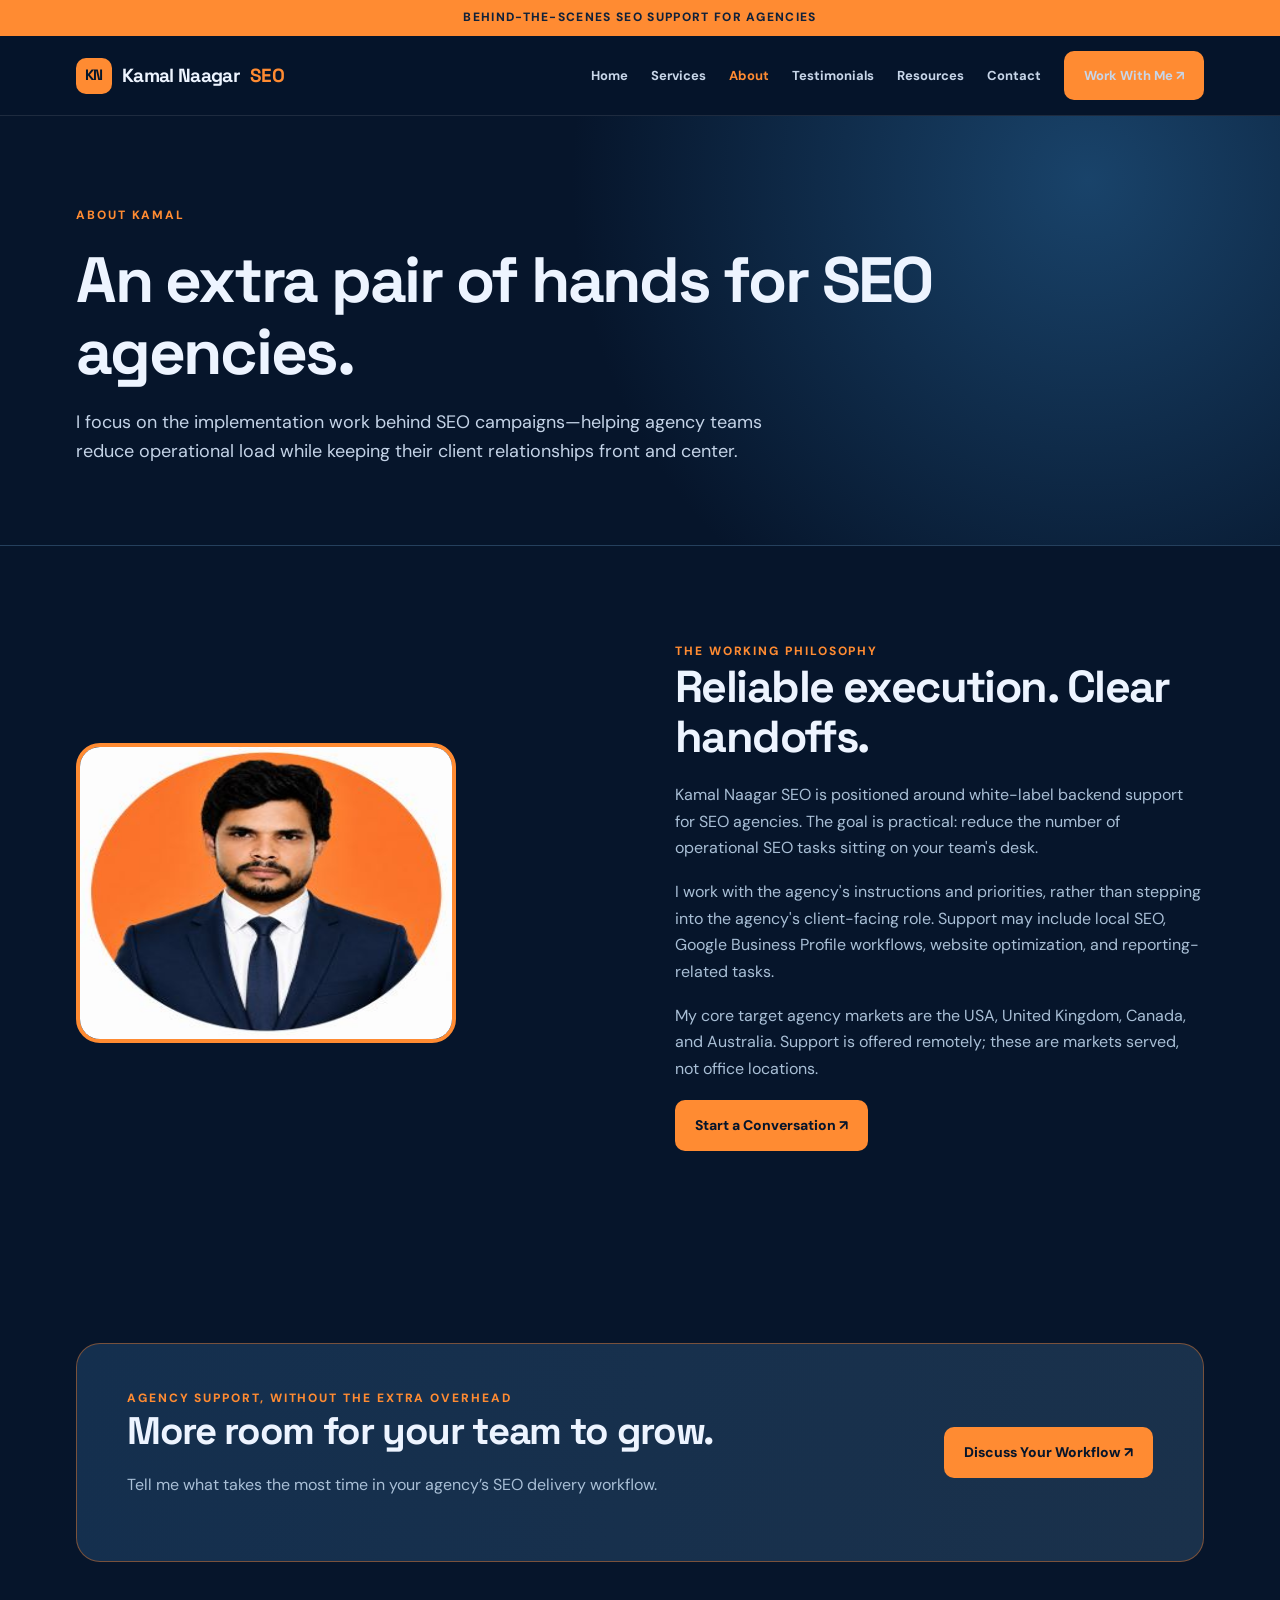
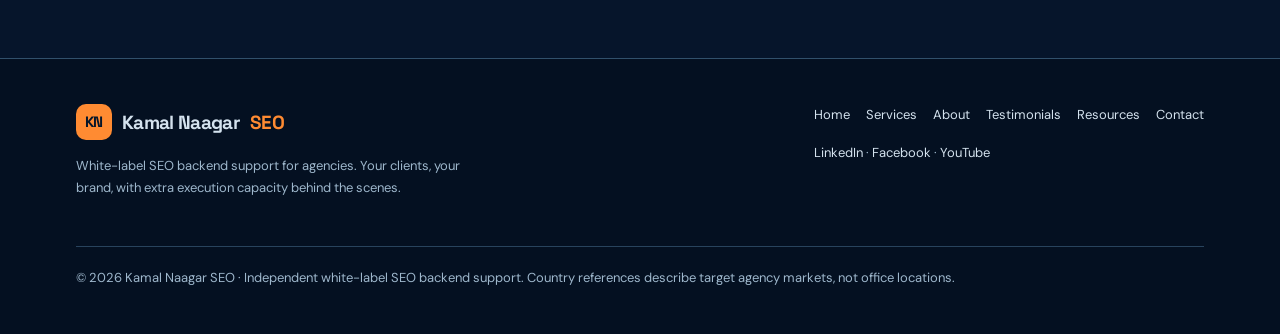
==== about.html @ 79994a41 "Add files via upload" ====
<!doctype html><html lang="en"><head><meta charset="utf-8"><meta name="viewport" content="width=device-width,initial-scale=1"><title>About Kamal Naagar SEO | Kamal Naagar SEO</title><meta name="description" content="Meet Kamal Naagar and learn about his approach to behind-the-scenes white-label SEO agency support."><meta name="theme-color" content="#06152b"><meta property="og:type" content="website"><meta property="og:title" content="About Kamal Naagar SEO | Kamal Naagar SEO"><meta property="og:description" content="Meet Kamal Naagar and learn about his approach to behind-the-scenes white-label SEO agency support."><meta property="og:image" content="https://kamalnaagarseo.github.io/kamal-naagar.jpg"><link rel="canonical" href="https://kamalnaagarseo.github.io/about.html"><link rel="icon" type="image/jpeg" href="kamal-naagar.jpg"><link rel="stylesheet" href="styles.css"><script defer src="site.js"></script></head><body><div class="topbar">Behind-the-scenes SEO support for agencies</div><header class="nav"><div class="nav-inner"><a class="brand" href="index.html"><span class="mark">KN</span>Kamal Naagar <em>SEO</em></a><button class="hamb" aria-label="Toggle navigation" aria-expanded="false" aria-controls="menu">☰ Menu</button><nav class="links" id="menu" aria-label="Main navigation"><a href="index.html">Home</a><a href="services.html">Services</a><a href="about.html" aria-current="page">About</a><a href="testimonials.html">Testimonials</a><a href="resources.html">Resources</a><a href="contact.html">Contact</a><a class="button" href="mailto:office.kamalnaagar@gmail.com?subject=White-Label%20SEO%20Support%20Inquiry">Work With Me ↗</a></nav></div></header><main><section class="pagehero"><div class="container"><div class="eyebrow">About Kamal</div><h1>An extra pair of hands for SEO agencies.</h1><p class="lead">I focus on the implementation work behind SEO campaigns—helping agency teams reduce operational load while keeping their client relationships front and center.</p></div></section><section class="section"><div class="container split"><div><img src="kamal-naagar.jpg" alt="Portrait of Kamal Naagar" width="300" height="300" style="width:min(100%,380px);border-radius:24px;border:4px solid #ff8b32"></div><div><div class="eyebrow">The working philosophy</div><h2>Reliable execution. Clear handoffs.</h2><p class="sub">Kamal Naagar SEO is positioned around white-label backend support for SEO agencies. The goal is practical: reduce the number of operational SEO tasks sitting on your team's desk.</p><p class="sub">I work with the agency's instructions and priorities, rather than stepping into the agency's client-facing role. Support may include local SEO, Google Business Profile workflows, website optimization, and reporting-related tasks.</p><p class="sub">My core target agency markets are the USA, United Kingdom, Canada, and Australia. Support is offered remotely; these are markets served, not office locations.</p><a class="button" href="contact.html">Start a Conversation ↗</a></div></div></section><section class="section"><div class="container"><div class="banner"><div><div class="eyebrow">Agency support, without the extra overhead</div><h2>More room for your team to grow.</h2><p class="sub">Tell me what takes the most time in your agency’s SEO delivery workflow.</p></div><a class="button" href="mailto:office.kamalnaagar@gmail.com?subject=Agency%20SEO%20Backend%20Support">Discuss Your Workflow ↗</a></div></div></section></main><footer class="footer"><div class="container"><div class="footer-line"><div><a class="brand" href="index.html"><span class="mark">KN</span>Kamal Naagar <em>SEO</em></a><p style="margin-top:15px;max-width:400px">White-label SEO backend support for agencies. Your clients, your brand, with extra execution capacity behind the scenes.</p></div><div><div class="foot-links"><a href="index.html">Home</a><a href="services.html">Services</a><a href="about.html">About</a><a href="testimonials.html">Testimonials</a><a href="resources.html">Resources</a><a href="contact.html">Contact</a></div><p style="margin-top:16px"><a href="https://in.linkedin.com/in/kamal-naagar-seo" rel="noopener noreferrer">LinkedIn</a> · <a href="https://www.facebook.com/kamal.naagar.5" rel="noopener noreferrer">Facebook</a> · <a href="https://www.youtube.com/@kamalnaagarseo" rel="noopener noreferrer">YouTube</a></p></div></div><p style="margin:30px 0 0;border-top:1px solid #28435d;padding-top:20px">© 2026 Kamal Naagar SEO · Independent white-label SEO backend support. Country references describe target agency markets, not office locations.</p></div></footer></body></html>
---- styles.css ----
@import url('https://fonts.googleapis.com/css2?family=DM+Sans:wght@400;500;600;700&family=Space+Grotesk:wght@400;500;600;700&display=swap');
:root{--bg:#06152b;--bg2:#0b2040;--ink:#edf4ff;--muted:#abc0d8;--orange:#ff8b32;--line:#244160;--white:#fff}*{box-sizing:border-box}html{scroll-behavior:smooth}body{margin:0;background:var(--bg);color:var(--ink);font:16px/1.65 'DM Sans',Arial,sans-serif}h1,h2,h3,.brand{font-family:'Space Grotesk',Arial,sans-serif;line-height:1.12;letter-spacing:-.035em}h1{font-size:clamp(2.5rem,5.3vw,5.6rem);margin:.3em 0}h2{font-size:clamp(2rem,3.5vw,3.4rem);margin:0 0 20px}h3{font-size:1.3rem;margin:0 0 12px}p{margin:0 0 18px}a{color:inherit}a:focus-visible,button:focus-visible{outline:3px solid #ffd6a8;outline-offset:4px}.container{max-width:1180px;margin:auto;padding:0 26px}.topbar{background:#ff8b32;color:#10213a;text-align:center;padding:8px 20px;font-size:12px;font-weight:800;letter-spacing:.11em;text-transform:uppercase}.nav{position:sticky;top:0;z-index:20;background:#06152bec;backdrop-filter:blur(18px);border-bottom:1px solid #ffffff19}.nav-inner{max-width:1180px;padding:15px 26px;margin:auto;display:flex;align-items:center;justify-content:space-between;gap:20px}.brand{text-decoration:none;font-size:19px;font-weight:700;white-space:nowrap;display:flex;align-items:center;gap:10px}.brand em{color:var(--orange);font-style:normal}.mark{display:inline-grid;place-items:center;width:36px;height:36px;background:var(--orange);color:#05162b;border-radius:10px;font-size:15px;letter-spacing:-.06em}.links{display:flex;align-items:center;gap:23px}.links a{text-decoration:none;font-size:13px;font-weight:700;color:#c8d6e9}.links a:hover,.links a[aria-current=page]{color:var(--orange)}.button,.button2{display:inline-flex;align-items:center;justify-content:center;gap:9px;padding:14px 20px;border-radius:10px;font-weight:800;font-size:14px;text-decoration:none;transition:transform .2s,background .2s}.button{background:var(--orange);color:#06152b}.button:hover,.button2:hover{transform:translateY(-2px)}.button2{border:1px solid #54708a;color:var(--ink)}.hamb{display:none;cursor:pointer;border:1px solid #37516b;background:transparent;color:white;padding:8px 12px;border-radius:8px}.hero{position:relative;overflow:hidden;isolation:isolate;background:radial-gradient(circle at 88% 16%,#124172 0,transparent 35%),linear-gradient(140deg,#06152b 25%,#092143 100%);border-bottom:1px solid #ffffff18}.hero:before{content:'';position:absolute;inset:0;opacity:.2;background-image:linear-gradient(#3b6d8b55 1px,transparent 1px),linear-gradient(90deg,#3b6d8b55 1px,transparent 1px);background-size:45px 45px;mask-image:linear-gradient(90deg,transparent,#000)}.hero-inner{position:relative;display:grid;grid-template-columns:1.2fr .8fr;gap:65px;align-items:center;min-height:620px;padding-top:75px;padding-bottom:85px}.eyebrow{font-size:12px;font-weight:800;letter-spacing:.16em;color:var(--orange);text-transform:uppercase}.lead{color:#c4d3e7;font-size:18px;max-width:670px}.accent{color:var(--orange)}.actions{display:flex;gap:13px;flex-wrap:wrap;margin:29px 0}.tiny{color:#8fa9c2;font-size:12px}.portrait-wrap{position:relative;max-width:410px;margin:auto}.portrait-wrap:before{content:'';position:absolute;inset:-18px;border:2px solid #ff8b3275;border-radius:50%;z-index:-1}.portrait{width:100%;border-radius:50%;border:8px solid #ff8b32;box-shadow:0 0 80px #ff8b321e;display:block}.float-pill{position:absolute;bottom:0;right:-30px;border:1px solid #51728c;background:#0b2644;padding:16px 23px;border-radius:14px;box-shadow:0 16px 30px #0005;font-size:13px;font-weight:800}.float-pill span{display:block;color:var(--orange);font-size:19px}.section{padding:96px 0}.section.alt{background:#091c35}.section-head{max-width:730px;margin-bottom:40px}.sub{color:#a9bfd6;max-width:700px}.grid{display:grid;grid-template-columns:repeat(3,minmax(0,1fr));gap:20px}.card{background:#0e2847;border:1px solid #254567;padding:28px;border-radius:18px;transition:transform .2s,border-color .2s}.card:hover{transform:translateY(-3px);border-color:#ff8b3270}.card p{color:#b7cadc;font-size:14px}.symbol{width:46px;height:46px;border:1px solid #f8944770;background:#ff8b321a;color:var(--orange);display:grid;place-items:center;border-radius:12px;font-size:22px;margin-bottom:23px}.kicker{font-size:12px;color:var(--orange);letter-spacing:.14em;font-weight:800;text-transform:uppercase}.split{display:grid;grid-template-columns:1fr 1fr;gap:70px;align-items:center}.statement{font:600 clamp(24px,3vw,40px)/1.3 'Space Grotesk',sans-serif;letter-spacing:-.03em}.steps{display:grid;gap:15px}.step{display:flex;gap:18px;align-items:flex-start;padding:20px;background:#102948;border:1px solid #284666;border-radius:13px}.step b{color:var(--orange);font:700 21px 'Space Grotesk',sans-serif}.step p{margin:0;color:#b7c8dc}.countries{display:flex;gap:12px;flex-wrap:wrap}.country{border:1px solid #4a627a;border-radius:50px;padding:8px 17px;font-size:13px;color:#d0deeb}.video-grid{display:grid;grid-template-columns:repeat(2,1fr);gap:20px}.video{background:#0e2847;border:1px solid #254567;border-radius:16px;overflow:hidden}.video iframe{width:100%;aspect-ratio:16/9;border:0;display:block}.video .video-caption{padding:14px 18px;font-size:13px;color:#c1d3e5}.video.short iframe{aspect-ratio:16/10}.banner{border:1px solid #cf6f2e88;border-radius:24px;background:linear-gradient(105deg,#142f4e,#1a314b);padding:45px 50px;display:flex;gap:25px;justify-content:space-between;align-items:center}.banner h2{font-size:clamp(1.7rem,3vw,3rem)}.article{max-width:800px;margin:auto}.article p,.article li{color:#b9cbdc}.article h2{font-size:29px;margin-top:36px}.article ul{padding-left:22px}.article a{color:#ffab69}.resource-list{display:grid;grid-template-columns:1fr 1fr;gap:20px}.resource{border:1px solid #35516a;background:#0d2745;padding:26px;border-radius:15px;text-decoration:none}.resource span{color:var(--orange);font-size:12px;font-weight:800}.resource p{color:#acbfd2;font-size:14px}.socials{display:flex;gap:12px;flex-wrap:wrap}.socials a{padding:8px 14px;border:1px solid #47627b;border-radius:8px;text-decoration:none;font-size:13px}.footer{border-top:1px solid #31506b;background:#041021;padding:45px 0;color:#9eb7cc;font-size:13px}.footer-line{display:flex;justify-content:space-between;gap:20px;flex-wrap:wrap}.footer a{color:#d4e2ee;text-decoration:none}.foot-links{display:flex;gap:16px;flex-wrap:wrap}.pagehero{padding:90px 0 60px;background:radial-gradient(circle at 85% 15%,#19436a,transparent 45%);border-bottom:1px solid #25405d}.pagehero h1{font-size:clamp(2.4rem,5vw,4.4rem);max-width:860px}.pagehero p{max-width:740px}.note{padding:19px 22px;border-left:3px solid var(--orange);background:#14304e;border-radius:0 10px 10px 0;color:#c5d6e7}.email{font-size:clamp(19px,3vw,29px);font-weight:700;overflow-wrap:anywhere;color:var(--orange)}@media(max-width:900px){.links{display:none;position:absolute;top:65px;left:0;right:0;flex-direction:column;align-items:stretch;background:#081c33;padding:20px 25px;border-bottom:1px solid #34516a}.links.show{display:flex}.hamb{display:block}.hero-inner{grid-template-columns:1fr;gap:25px;padding-top:55px;padding-bottom:65px}.portrait-wrap{max-width:270px}.float-pill{right:-15px}.grid{grid-template-columns:repeat(2,1fr)}.split{grid-template-columns:1fr;gap:30px}.banner{padding:30px;flex-direction:column;align-items:flex-start}}@media(max-width:620px){.container{padding:0 20px}.section{padding:64px 0}.grid,.video-grid,.resource-list{grid-template-columns:1fr}.hero-inner{min-height:auto}.hero h1{font-size:clamp(2.3rem,12vw,3.7rem)}.lead{font-size:16px}.float-pill{font-size:11px}.banner{padding:23px}.nav-inner{padding:12px 20px}}@media(prefers-reduced-motion:reduce){html{scroll-behavior:auto}*{transition:none!important}}
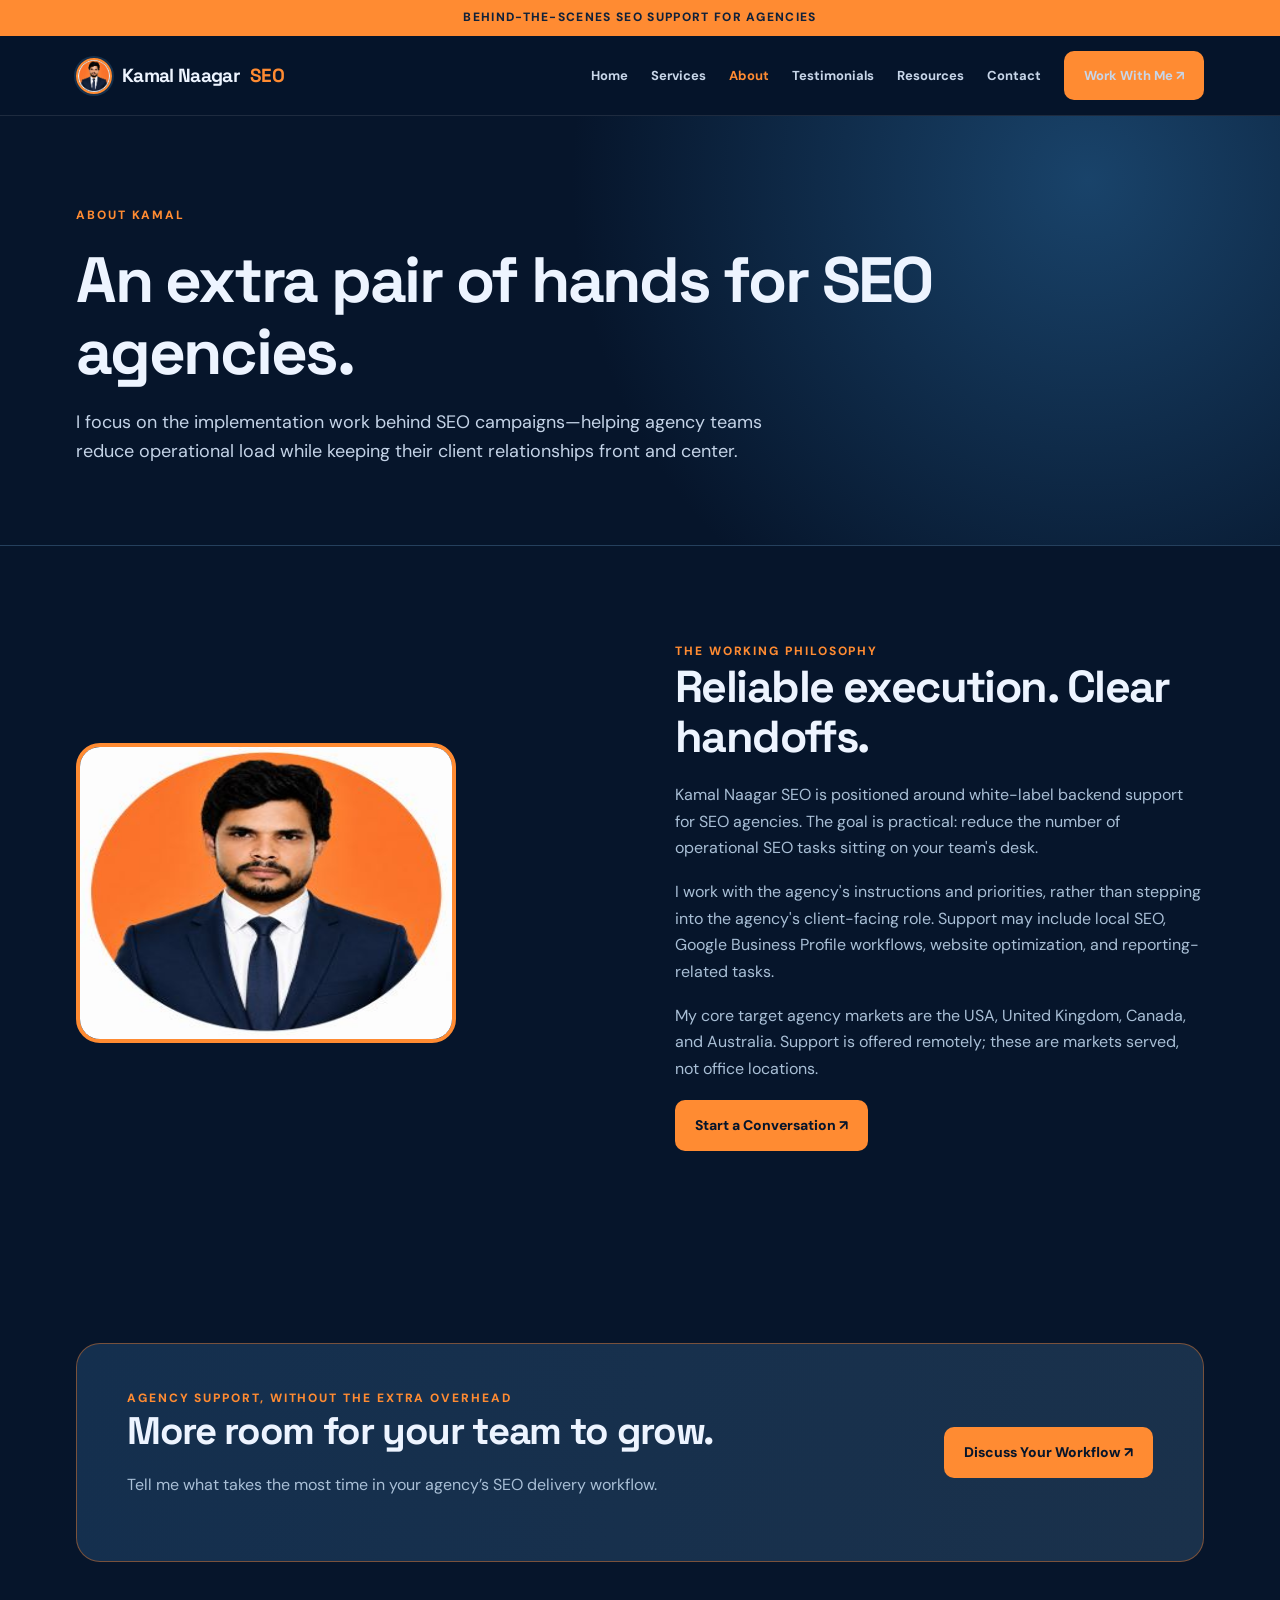
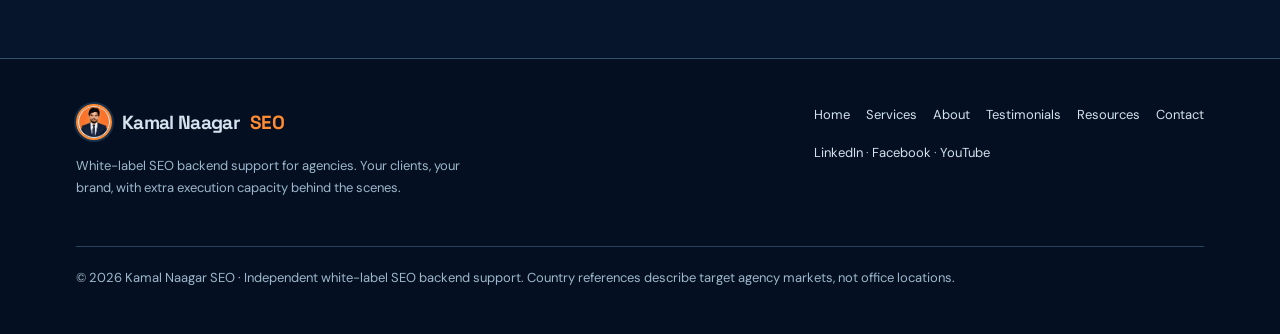
==== commit 58771460: "Add files via upload" ====
--- a/about.html
+++ b/about.html
@@ -1 +1 @@
-<!doctype html><html lang="en"><head><meta charset="utf-8"><meta name="viewport" content="width=device-width,initial-scale=1"><title>About Kamal Naagar SEO | Kamal Naagar SEO</title><meta name="description" content="Meet Kamal Naagar and learn about his approach to behind-the-scenes white-label SEO agency support."><meta name="theme-color" content="#06152b"><meta property="og:type" content="website"><meta property="og:title" content="About Kamal Naagar SEO | Kamal Naagar SEO"><meta property="og:description" content="Meet Kamal Naagar and learn about his approach to behind-the-scenes white-label SEO agency support."><meta property="og:image" content="https://kamalnaagarseo.github.io/kamal-naagar.jpg"><link rel="canonical" href="https://kamalnaagarseo.github.io/about.html"><link rel="icon" type="image/jpeg" href="kamal-naagar.jpg"><link rel="stylesheet" href="styles.css"><script defer src="site.js"></script></head><body><div class="topbar">Behind-the-scenes SEO support for agencies</div><header class="nav"><div class="nav-inner"><a class="brand" href="index.html"><span class="mark">KN</span>Kamal Naagar <em>SEO</em></a><button class="hamb" aria-label="Toggle navigation" aria-expanded="false" aria-controls="menu">☰ Menu</button><nav class="links" id="menu" aria-label="Main navigation"><a href="index.html">Home</a><a href="services.html">Services</a><a href="about.html" aria-current="page">About</a><a href="testimonials.html">Testimonials</a><a href="resources.html">Resources</a><a href="contact.html">Contact</a><a class="button" href="mailto:office.kamalnaagar@gmail.com?subject=White-Label%20SEO%20Support%20Inquiry">Work With Me ↗</a></nav></div></header><main><section class="pagehero"><div class="container"><div class="eyebrow">About Kamal</div><h1>An extra pair of hands for SEO agencies.</h1><p class="lead">I focus on the implementation work behind SEO campaigns—helping agency teams reduce operational load while keeping their client relationships front and center.</p></div></section><section class="section"><div class="container split"><div><img src="kamal-naagar.jpg" alt="Portrait of Kamal Naagar" width="300" height="300" style="width:min(100%,380px);border-radius:24px;border:4px solid #ff8b32"></div><div><div class="eyebrow">The working philosophy</div><h2>Reliable execution. Clear handoffs.</h2><p class="sub">Kamal Naagar SEO is positioned around white-label backend support for SEO agencies. The goal is practical: reduce the number of operational SEO tasks sitting on your team's desk.</p><p class="sub">I work with the agency's instructions and priorities, rather than stepping into the agency's client-facing role. Support may include local SEO, Google Business Profile workflows, website optimization, and reporting-related tasks.</p><p class="sub">My core target agency markets are the USA, United Kingdom, Canada, and Australia. Support is offered remotely; these are markets served, not office locations.</p><a class="button" href="contact.html">Start a Conversation ↗</a></div></div></section><section class="section"><div class="container"><div class="banner"><div><div class="eyebrow">Agency support, without the extra overhead</div><h2>More room for your team to grow.</h2><p class="sub">Tell me what takes the most time in your agency’s SEO delivery workflow.</p></div><a class="button" href="mailto:office.kamalnaagar@gmail.com?subject=Agency%20SEO%20Backend%20Support">Discuss Your Workflow ↗</a></div></div></section></main><footer class="footer"><div class="container"><div class="footer-line"><div><a class="brand" href="index.html"><span class="mark">KN</span>Kamal Naagar <em>SEO</em></a><p style="margin-top:15px;max-width:400px">White-label SEO backend support for agencies. Your clients, your brand, with extra execution capacity behind the scenes.</p></div><div><div class="foot-links"><a href="index.html">Home</a><a href="services.html">Services</a><a href="about.html">About</a><a href="testimonials.html">Testimonials</a><a href="resources.html">Resources</a><a href="contact.html">Contact</a></div><p style="margin-top:16px"><a href="https://in.linkedin.com/in/kamal-naagar-seo" rel="noopener noreferrer">LinkedIn</a> · <a href="https://www.facebook.com/kamal.naagar.5" rel="noopener noreferrer">Facebook</a> · <a href="https://www.youtube.com/@kamalnaagarseo" rel="noopener noreferrer">YouTube</a></p></div></div><p style="margin:30px 0 0;border-top:1px solid #28435d;padding-top:20px">© 2026 Kamal Naagar SEO · Independent white-label SEO backend support. Country references describe target agency markets, not office locations.</p></div></footer></body></html>+<!doctype html><html lang="en"><head><meta charset="utf-8"><meta name="viewport" content="width=device-width,initial-scale=1"><title>About Kamal Naagar SEO | Kamal Naagar SEO</title><meta name="description" content="Meet Kamal Naagar and learn about his approach to behind-the-scenes white-label SEO agency support."><meta name="theme-color" content="#06152b"><meta property="og:type" content="website"><meta property="og:title" content="About Kamal Naagar SEO | Kamal Naagar SEO"><meta property="og:description" content="Meet Kamal Naagar and learn about his approach to behind-the-scenes white-label SEO agency support."><meta property="og:image" content="https://kamalnaagarseo.github.io/kamal-naagar.jpg"><link rel="canonical" href="https://kamalnaagarseo.github.io/about.html"><link rel="icon" type="image/jpeg" href="kamal-naagar.jpg"><link rel="stylesheet" href="styles.css"><script defer src="site.js"></script></head><body><div class="topbar">Behind-the-scenes SEO support for agencies</div><header class="nav"><div class="nav-inner"><a class="brand" href="index.html"><img class="brand-logo" src="kamal-naagar.jpg" alt="Kamal Naagar SEO logo" width="36" height="36">Kamal Naagar <em>SEO</em></a><button class="hamb" aria-label="Toggle navigation" aria-expanded="false" aria-controls="menu">☰ Menu</button><nav class="links" id="menu" aria-label="Main navigation"><a href="index.html">Home</a><a href="services.html">Services</a><a href="about.html" aria-current="page">About</a><a href="testimonials.html">Testimonials</a><a href="resources.html">Resources</a><a href="contact.html">Contact</a><a class="button" href="mailto:office.kamalnaagar@gmail.com?subject=White-Label%20SEO%20Support%20Inquiry">Work With Me ↗</a></nav></div></header><main><section class="pagehero"><div class="container"><div class="eyebrow">About Kamal</div><h1>An extra pair of hands for SEO agencies.</h1><p class="lead">I focus on the implementation work behind SEO campaigns—helping agency teams reduce operational load while keeping their client relationships front and center.</p></div></section><section class="section"><div class="container split"><div><img src="kamal-naagar.jpg" alt="Portrait of Kamal Naagar" width="300" height="300" style="width:min(100%,380px);border-radius:24px;border:4px solid #ff8b32"></div><div><div class="eyebrow">The working philosophy</div><h2>Reliable execution. Clear handoffs.</h2><p class="sub">Kamal Naagar SEO is positioned around white-label backend support for SEO agencies. The goal is practical: reduce the number of operational SEO tasks sitting on your team's desk.</p><p class="sub">I work with the agency's instructions and priorities, rather than stepping into the agency's client-facing role. Support may include local SEO, Google Business Profile workflows, website optimization, and reporting-related tasks.</p><p class="sub">My core target agency markets are the USA, United Kingdom, Canada, and Australia. Support is offered remotely; these are markets served, not office locations.</p><a class="button" href="contact.html">Start a Conversation ↗</a></div></div></section><section class="section"><div class="container"><div class="banner"><div><div class="eyebrow">Agency support, without the extra overhead</div><h2>More room for your team to grow.</h2><p class="sub">Tell me what takes the most time in your agency’s SEO delivery workflow.</p></div><a class="button" href="mailto:office.kamalnaagar@gmail.com?subject=Agency%20SEO%20Backend%20Support">Discuss Your Workflow ↗</a></div></div></section></main><footer class="footer"><div class="container"><div class="footer-line"><div><a class="brand" href="index.html"><img class="brand-logo" src="kamal-naagar.jpg" alt="Kamal Naagar SEO logo" width="36" height="36">Kamal Naagar <em>SEO</em></a><p style="margin-top:15px;max-width:400px">White-label SEO backend support for agencies. Your clients, your brand, with extra execution capacity behind the scenes.</p></div><div><div class="foot-links"><a href="index.html">Home</a><a href="services.html">Services</a><a href="about.html">About</a><a href="testimonials.html">Testimonials</a><a href="resources.html">Resources</a><a href="contact.html">Contact</a></div><p style="margin-top:16px"><a href="https://in.linkedin.com/in/kamal-naagar-seo" rel="noopener noreferrer">LinkedIn</a> · <a href="https://www.facebook.com/kamal.naagar.5" rel="noopener noreferrer">Facebook</a> · <a href="https://www.youtube.com/@kamalnaagarseo" rel="noopener noreferrer">YouTube</a></p></div></div><p style="margin:30px 0 0;border-top:1px solid #28435d;padding-top:20px">© 2026 Kamal Naagar SEO · Independent white-label SEO backend support. Country references describe target agency markets, not office locations.</p></div></footer></body></html>
--- a/styles.css
+++ b/styles.css
@@ -1,2 +1,28 @@
 @import url('https://fonts.googleapis.com/css2?family=DM+Sans:wght@400;500;600;700&family=Space+Grotesk:wght@400;500;600;700&display=swap');
-:root{--bg:#06152b;--bg2:#0b2040;--ink:#edf4ff;--muted:#abc0d8;--orange:#ff8b32;--line:#244160;--white:#fff}*{box-sizing:border-box}html{scroll-behavior:smooth}body{margin:0;background:var(--bg);color:var(--ink);font:16px/1.65 'DM Sans',Arial,sans-serif}h1,h2,h3,.brand{font-family:'Space Grotesk',Arial,sans-serif;line-height:1.12;letter-spacing:-.035em}h1{font-size:clamp(2.5rem,5.3vw,5.6rem);margin:.3em 0}h2{font-size:clamp(2rem,3.5vw,3.4rem);margin:0 0 20px}h3{font-size:1.3rem;margin:0 0 12px}p{margin:0 0 18px}a{color:inherit}a:focus-visible,button:focus-visible{outline:3px solid #ffd6a8;outline-offset:4px}.container{max-width:1180px;margin:auto;padding:0 26px}.topbar{background:#ff8b32;color:#10213a;text-align:center;padding:8px 20px;font-size:12px;font-weight:800;letter-spacing:.11em;text-transform:uppercase}.nav{position:sticky;top:0;z-index:20;background:#06152bec;backdrop-filter:blur(18px);border-bottom:1px solid #ffffff19}.nav-inner{max-width:1180px;padding:15px 26px;margin:auto;display:flex;align-items:center;justify-content:space-between;gap:20px}.brand{text-decoration:none;font-size:19px;font-weight:700;white-space:nowrap;display:flex;align-items:center;gap:10px}.brand em{color:var(--orange);font-style:normal}.mark{display:inline-grid;place-items:center;width:36px;height:36px;background:var(--orange);color:#05162b;border-radius:10px;font-size:15px;letter-spacing:-.06em}.links{display:flex;align-items:center;gap:23px}.links a{text-decoration:none;font-size:13px;font-weight:700;color:#c8d6e9}.links a:hover,.links a[aria-current=page]{color:var(--orange)}.button,.button2{display:inline-flex;align-items:center;justify-content:center;gap:9px;padding:14px 20px;border-radius:10px;font-weight:800;font-size:14px;text-decoration:none;transition:transform .2s,background .2s}.button{background:var(--orange);color:#06152b}.button:hover,.button2:hover{transform:translateY(-2px)}.button2{border:1px solid #54708a;color:var(--ink)}.hamb{display:none;cursor:pointer;border:1px solid #37516b;background:transparent;color:white;padding:8px 12px;border-radius:8px}.hero{position:relative;overflow:hidden;isolation:isolate;background:radial-gradient(circle at 88% 16%,#124172 0,transparent 35%),linear-gradient(140deg,#06152b 25%,#092143 100%);border-bottom:1px solid #ffffff18}.hero:before{content:'';position:absolute;inset:0;opacity:.2;background-image:linear-gradient(#3b6d8b55 1px,transparent 1px),linear-gradient(90deg,#3b6d8b55 1px,transparent 1px);background-size:45px 45px;mask-image:linear-gradient(90deg,transparent,#000)}.hero-inner{position:relative;display:grid;grid-template-columns:1.2fr .8fr;gap:65px;align-items:center;min-height:620px;padding-top:75px;padding-bottom:85px}.eyebrow{font-size:12px;font-weight:800;letter-spacing:.16em;color:var(--orange);text-transform:uppercase}.lead{color:#c4d3e7;font-size:18px;max-width:670px}.accent{color:var(--orange)}.actions{display:flex;gap:13px;flex-wrap:wrap;margin:29px 0}.tiny{color:#8fa9c2;font-size:12px}.portrait-wrap{position:relative;max-width:410px;margin:auto}.portrait-wrap:before{content:'';position:absolute;inset:-18px;border:2px solid #ff8b3275;border-radius:50%;z-index:-1}.portrait{width:100%;border-radius:50%;border:8px solid #ff8b32;box-shadow:0 0 80px #ff8b321e;display:block}.float-pill{position:absolute;bottom:0;right:-30px;border:1px solid #51728c;background:#0b2644;padding:16px 23px;border-radius:14px;box-shadow:0 16px 30px #0005;font-size:13px;font-weight:800}.float-pill span{display:block;color:var(--orange);font-size:19px}.section{padding:96px 0}.section.alt{background:#091c35}.section-head{max-width:730px;margin-bottom:40px}.sub{color:#a9bfd6;max-width:700px}.grid{display:grid;grid-template-columns:repeat(3,minmax(0,1fr));gap:20px}.card{background:#0e2847;border:1px solid #254567;padding:28px;border-radius:18px;transition:transform .2s,border-color .2s}.card:hover{transform:translateY(-3px);border-color:#ff8b3270}.card p{color:#b7cadc;font-size:14px}.symbol{width:46px;height:46px;border:1px solid #f8944770;background:#ff8b321a;color:var(--orange);display:grid;place-items:center;border-radius:12px;font-size:22px;margin-bottom:23px}.kicker{font-size:12px;color:var(--orange);letter-spacing:.14em;font-weight:800;text-transform:uppercase}.split{display:grid;grid-template-columns:1fr 1fr;gap:70px;align-items:center}.statement{font:600 clamp(24px,3vw,40px)/1.3 'Space Grotesk',sans-serif;letter-spacing:-.03em}.steps{display:grid;gap:15px}.step{display:flex;gap:18px;align-items:flex-start;padding:20px;background:#102948;border:1px solid #284666;border-radius:13px}.step b{color:var(--orange);font:700 21px 'Space Grotesk',sans-serif}.step p{margin:0;color:#b7c8dc}.countries{display:flex;gap:12px;flex-wrap:wrap}.country{border:1px solid #4a627a;border-radius:50px;padding:8px 17px;font-size:13px;color:#d0deeb}.video-grid{display:grid;grid-template-columns:repeat(2,1fr);gap:20px}.video{background:#0e2847;border:1px solid #254567;border-radius:16px;overflow:hidden}.video iframe{width:100%;aspect-ratio:16/9;border:0;display:block}.video .video-caption{padding:14px 18px;font-size:13px;color:#c1d3e5}.video.short iframe{aspect-ratio:16/10}.banner{border:1px solid #cf6f2e88;border-radius:24px;background:linear-gradient(105deg,#142f4e,#1a314b);padding:45px 50px;display:flex;gap:25px;justify-content:space-between;align-items:center}.banner h2{font-size:clamp(1.7rem,3vw,3rem)}.article{max-width:800px;margin:auto}.article p,.article li{color:#b9cbdc}.article h2{font-size:29px;margin-top:36px}.article ul{padding-left:22px}.article a{color:#ffab69}.resource-list{display:grid;grid-template-columns:1fr 1fr;gap:20px}.resource{border:1px solid #35516a;background:#0d2745;padding:26px;border-radius:15px;text-decoration:none}.resource span{color:var(--orange);font-size:12px;font-weight:800}.resource p{color:#acbfd2;font-size:14px}.socials{display:flex;gap:12px;flex-wrap:wrap}.socials a{padding:8px 14px;border:1px solid #47627b;border-radius:8px;text-decoration:none;font-size:13px}.footer{border-top:1px solid #31506b;background:#041021;padding:45px 0;color:#9eb7cc;font-size:13px}.footer-line{display:flex;justify-content:space-between;gap:20px;flex-wrap:wrap}.footer a{color:#d4e2ee;text-decoration:none}.foot-links{display:flex;gap:16px;flex-wrap:wrap}.pagehero{padding:90px 0 60px;background:radial-gradient(circle at 85% 15%,#19436a,transparent 45%);border-bottom:1px solid #25405d}.pagehero h1{font-size:clamp(2.4rem,5vw,4.4rem);max-width:860px}.pagehero p{max-width:740px}.note{padding:19px 22px;border-left:3px solid var(--orange);background:#14304e;border-radius:0 10px 10px 0;color:#c5d6e7}.email{font-size:clamp(19px,3vw,29px);font-weight:700;overflow-wrap:anywhere;color:var(--orange)}@media(max-width:900px){.links{display:none;position:absolute;top:65px;left:0;right:0;flex-direction:column;align-items:stretch;background:#081c33;padding:20px 25px;border-bottom:1px solid #34516a}.links.show{display:flex}.hamb{display:block}.hero-inner{grid-template-columns:1fr;gap:25px;padding-top:55px;padding-bottom:65px}.portrait-wrap{max-width:270px}.float-pill{right:-15px}.grid{grid-template-columns:repeat(2,1fr)}.split{grid-template-columns:1fr;gap:30px}.banner{padding:30px;flex-direction:column;align-items:flex-start}}@media(max-width:620px){.container{padding:0 20px}.section{padding:64px 0}.grid,.video-grid,.resource-list{grid-template-columns:1fr}.hero-inner{min-height:auto}.hero h1{font-size:clamp(2.3rem,12vw,3.7rem)}.lead{font-size:16px}.float-pill{font-size:11px}.banner{padding:23px}.nav-inner{padding:12px 20px}}@media(prefers-reduced-motion:reduce){html{scroll-behavior:auto}*{transition:none!important}}+:root{--bg:#06152b;--bg2:#0b2040;--ink:#edf4ff;--muted:#abc0d8;--orange:#ff8b32;--line:#244160;--white:#fff}*{box-sizing:border-box}html{scroll-behavior:smooth}body{margin:0;background:var(--bg);color:var(--ink);font:16px/1.65 'DM Sans',Arial,sans-serif}h1,h2,h3,.brand{font-family:'Space Grotesk',Arial,sans-serif;line-height:1.12;letter-spacing:-.035em}h1{font-size:clamp(2.5rem,5.3vw,5.6rem);margin:.3em 0}h2{font-size:clamp(2rem,3.5vw,3.4rem);margin:0 0 20px}h3{font-size:1.3rem;margin:0 0 12px}p{margin:0 0 18px}a{color:inherit}a:focus-visible,button:focus-visible{outline:3px solid #ffd6a8;outline-offset:4px}.container{max-width:1180px;margin:auto;padding:0 26px}.topbar{background:#ff8b32;color:#10213a;text-align:center;padding:8px 20px;font-size:12px;font-weight:800;letter-spacing:.11em;text-transform:uppercase}.nav{position:sticky;top:0;z-index:20;background:#06152bec;backdrop-filter:blur(18px);border-bottom:1px solid #ffffff19}.nav-inner{max-width:1180px;padding:15px 26px;margin:auto;display:flex;align-items:center;justify-content:space-between;gap:20px}.brand{text-decoration:none;font-size:19px;font-weight:700;white-space:nowrap;display:flex;align-items:center;gap:10px}.brand em{color:var(--orange);font-style:normal}.mark{display:inline-grid;place-items:center;width:36px;height:36px;background:var(--orange);color:#05162b;border-radius:10px;font-size:15px;letter-spacing:-.06em}.links{display:flex;align-items:center;gap:23px}.links a{text-decoration:none;font-size:13px;font-weight:700;color:#c8d6e9}.links a:hover,.links a[aria-current=page]{color:var(--orange)}.button,.button2{display:inline-flex;align-items:center;justify-content:center;gap:9px;padding:14px 20px;border-radius:10px;font-weight:800;font-size:14px;text-decoration:none;transition:transform .2s,background .2s}.button{background:var(--orange);color:#06152b}.button:hover,.button2:hover{transform:translateY(-2px)}.button2{border:1px solid #54708a;color:var(--ink)}.hamb{display:none;cursor:pointer;border:1px solid #37516b;background:transparent;color:white;padding:8px 12px;border-radius:8px}.hero{position:relative;overflow:hidden;isolation:isolate;background:radial-gradient(circle at 88% 16%,#124172 0,transparent 35%),linear-gradient(140deg,#06152b 25%,#092143 100%);border-bottom:1px solid #ffffff18}.hero:before{content:'';position:absolute;inset:0;opacity:.2;background-image:linear-gradient(#3b6d8b55 1px,transparent 1px),linear-gradient(90deg,#3b6d8b55 1px,transparent 1px);background-size:45px 45px;mask-image:linear-gradient(90deg,transparent,#000)}.hero-inner{position:relative;display:grid;grid-template-columns:1.2fr .8fr;gap:65px;align-items:center;min-height:620px;padding-top:75px;padding-bottom:85px}.eyebrow{font-size:12px;font-weight:800;letter-spacing:.16em;color:var(--orange);text-transform:uppercase}.lead{color:#c4d3e7;font-size:18px;max-width:670px}.accent{color:var(--orange)}.actions{display:flex;gap:13px;flex-wrap:wrap;margin:29px 0}.tiny{color:#8fa9c2;font-size:12px}.portrait-wrap{position:relative;max-width:410px;margin:auto}.portrait-wrap:before{content:'';position:absolute;inset:-18px;border:2px solid #ff8b3275;border-radius:50%;z-index:-1}.portrait{width:100%;border-radius:50%;border:8px solid #ff8b32;box-shadow:0 0 80px #ff8b321e;display:block}.float-pill{position:absolute;bottom:0;right:-30px;border:1px solid #51728c;background:#0b2644;padding:16px 23px;border-radius:14px;box-shadow:0 16px 30px #0005;font-size:13px;font-weight:800}.float-pill span{display:block;color:var(--orange);font-size:19px}.section{padding:96px 0}.section.alt{background:#091c35}.section-head{max-width:730px;margin-bottom:40px}.sub{color:#a9bfd6;max-width:700px}.grid{display:grid;grid-template-columns:repeat(3,minmax(0,1fr));gap:20px}.card{background:#0e2847;border:1px solid #254567;padding:28px;border-radius:18px;transition:transform .2s,border-color .2s}.card:hover{transform:translateY(-3px);border-color:#ff8b3270}.card p{color:#b7cadc;font-size:14px}.symbol{width:46px;height:46px;border:1px solid #f8944770;background:#ff8b321a;color:var(--orange);display:grid;place-items:center;border-radius:12px;font-size:22px;margin-bottom:23px}.kicker{font-size:12px;color:var(--orange);letter-spacing:.14em;font-weight:800;text-transform:uppercase}.split{display:grid;grid-template-columns:1fr 1fr;gap:70px;align-items:center}.statement{font:600 clamp(24px,3vw,40px)/1.3 'Space Grotesk',sans-serif;letter-spacing:-.03em}.steps{display:grid;gap:15px}.step{display:flex;gap:18px;align-items:flex-start;padding:20px;background:#102948;border:1px solid #284666;border-radius:13px}.step b{color:var(--orange);font:700 21px 'Space Grotesk',sans-serif}.step p{margin:0;color:#b7c8dc}.countries{display:flex;gap:12px;flex-wrap:wrap}.country{border:1px solid #4a627a;border-radius:50px;padding:8px 17px;font-size:13px;color:#d0deeb}.video-grid{display:grid;grid-template-columns:repeat(2,1fr);gap:20px}.video{background:#0e2847;border:1px solid #254567;border-radius:16px;overflow:hidden}.video iframe{width:100%;aspect-ratio:16/9;border:0;display:block}.video .video-caption{padding:14px 18px;font-size:13px;color:#c1d3e5}.video.short iframe{aspect-ratio:16/10}.banner{border:1px solid #cf6f2e88;border-radius:24px;background:linear-gradient(105deg,#142f4e,#1a314b);padding:45px 50px;display:flex;gap:25px;justify-content:space-between;align-items:center}.banner h2{font-size:clamp(1.7rem,3vw,3rem)}.article{max-width:800px;margin:auto}.article p,.article li{color:#b9cbdc}.article h2{font-size:29px;margin-top:36px}.article ul{padding-left:22px}.article a{color:#ffab69}.resource-list{display:grid;grid-template-columns:1fr 1fr;gap:20px}.resource{border:1px solid #35516a;background:#0d2745;padding:26px;border-radius:15px;text-decoration:none}.resource span{color:var(--orange);font-size:12px;font-weight:800}.resource p{color:#acbfd2;font-size:14px}.socials{display:flex;gap:12px;flex-wrap:wrap}.socials a{padding:8px 14px;border:1px solid #47627b;border-radius:8px;text-decoration:none;font-size:13px}.footer{border-top:1px solid #31506b;background:#041021;padding:45px 0;color:#9eb7cc;font-size:13px}.footer-line{display:flex;justify-content:space-between;gap:20px;flex-wrap:wrap}.footer a{color:#d4e2ee;text-decoration:none}.foot-links{display:flex;gap:16px;flex-wrap:wrap}.pagehero{padding:90px 0 60px;background:radial-gradient(circle at 85% 15%,#19436a,transparent 45%);border-bottom:1px solid #25405d}.pagehero h1{font-size:clamp(2.4rem,5vw,4.4rem);max-width:860px}.pagehero p{max-width:740px}.note{padding:19px 22px;border-left:3px solid var(--orange);background:#14304e;border-radius:0 10px 10px 0;color:#c5d6e7}.email{font-size:clamp(19px,3vw,29px);font-weight:700;overflow-wrap:anywhere;color:var(--orange)}@media(max-width:900px){.links{display:none;position:absolute;top:65px;left:0;right:0;flex-direction:column;align-items:stretch;background:#081c33;padding:20px 25px;border-bottom:1px solid #34516a}.links.show{display:flex}.hamb{display:block}.hero-inner{grid-template-columns:1fr;gap:25px;padding-top:55px;padding-bottom:65px}.portrait-wrap{max-width:270px}.float-pill{right:-15px}.grid{grid-template-columns:repeat(2,1fr)}.split{grid-template-columns:1fr;gap:30px}.banner{padding:30px;flex-direction:column;align-items:flex-start}}@media(max-width:620px){.container{padding:0 20px}.section{padding:64px 0}.grid,.video-grid,.resource-list{grid-template-columns:1fr}.hero-inner{min-height:auto}.hero h1{font-size:clamp(2.3rem,12vw,3.7rem)}.lead{font-size:16px}.float-pill{font-size:11px}.banner{padding:23px}.nav-inner{padding:12px 20px}}@media(prefers-reduced-motion:reduce){html{scroll-behavior:auto}*{transition:none!important}}
+.brand-logo{width:36px;height:36px;border-radius:50%;object-fit:cover;border:2px solid #ff8b32;box-shadow:0 0 0 2px #15314e;flex:none}
+.hero-visuals{display:grid;gap:22px;align-items:center}
+.showcase-card{background:#102847;border:1px solid #2d4c69;border-radius:22px;padding:14px;box-shadow:0 18px 40px #0004;max-width:420px;margin:0 auto;width:100%}
+.showcase-image{width:100%;display:block;border-radius:14px;border:1px solid #34546e}
+.showcase-copy{padding:15px 10px 6px;display:grid;gap:8px}
+.showcase-copy strong{font-size:1.05rem;color:#fff}
+.showcase-copy span{font-size:14px;color:#b5c8db}
+.visual-band{padding-top:46px}
+.image-feature-grid{display:grid;grid-template-columns:1.4fr .8fr;gap:22px}
+.image-feature{background:#0d2745;border:1px solid #27486a;border-radius:22px;overflow:hidden;display:grid}
+.image-feature img{width:100%;display:block;aspect-ratio:16/7;object-fit:cover}
+.image-feature.compact img{aspect-ratio:1/1;object-fit:cover;max-height:320px}
+.image-feature-copy{padding:22px}
+.pagehero-inner{display:grid;grid-template-columns:1fr .92fr;gap:38px;align-items:center}
+.pagehero-visual{position:relative;background:#0d2745;border:1px solid #2a4967;border-radius:24px;padding:16px;box-shadow:0 20px 45px #0004}
+.pagehero-visual img{width:100%;display:block;border-radius:16px;border:1px solid #36536d}
+.mini-badge{position:absolute;right:18px;bottom:18px;display:flex;align-items:center;gap:12px;background:#0d223d;border:1px solid #45617d;border-radius:16px;padding:10px 14px;max-width:260px;box-shadow:0 14px 35px #0005}
+.mini-badge img{width:52px;height:52px;border-radius:50%;object-fit:cover;border:2px solid #ff8b32}
+.mini-badge span{font-size:13px;color:#d8e4ef;line-height:1.45}
+.service-media-grid{display:grid;grid-template-columns:.85fr 1.15fr;gap:22px;margin-top:30px}
+.media-panel{background:#0d2745;border:1px solid #284768;border-radius:20px;overflow:hidden;display:grid}
+.media-panel img{width:100%;display:block;object-fit:cover;aspect-ratio:1/1}
+.media-panel.wide img{aspect-ratio:16/8}
+.media-panel>div{padding:22px}
+@media(max-width:900px){.pagehero-inner,.image-feature-grid,.service-media-grid{grid-template-columns:1fr}.hero-visuals{max-width:420px;margin:auto}.mini-badge{position:static;margin-top:14px;max-width:none}.pagehero-visual{padding:14px}}
+@media(max-width:620px){.image-feature-copy,.media-panel>div{padding:18px}.showcase-card{padding:12px}}
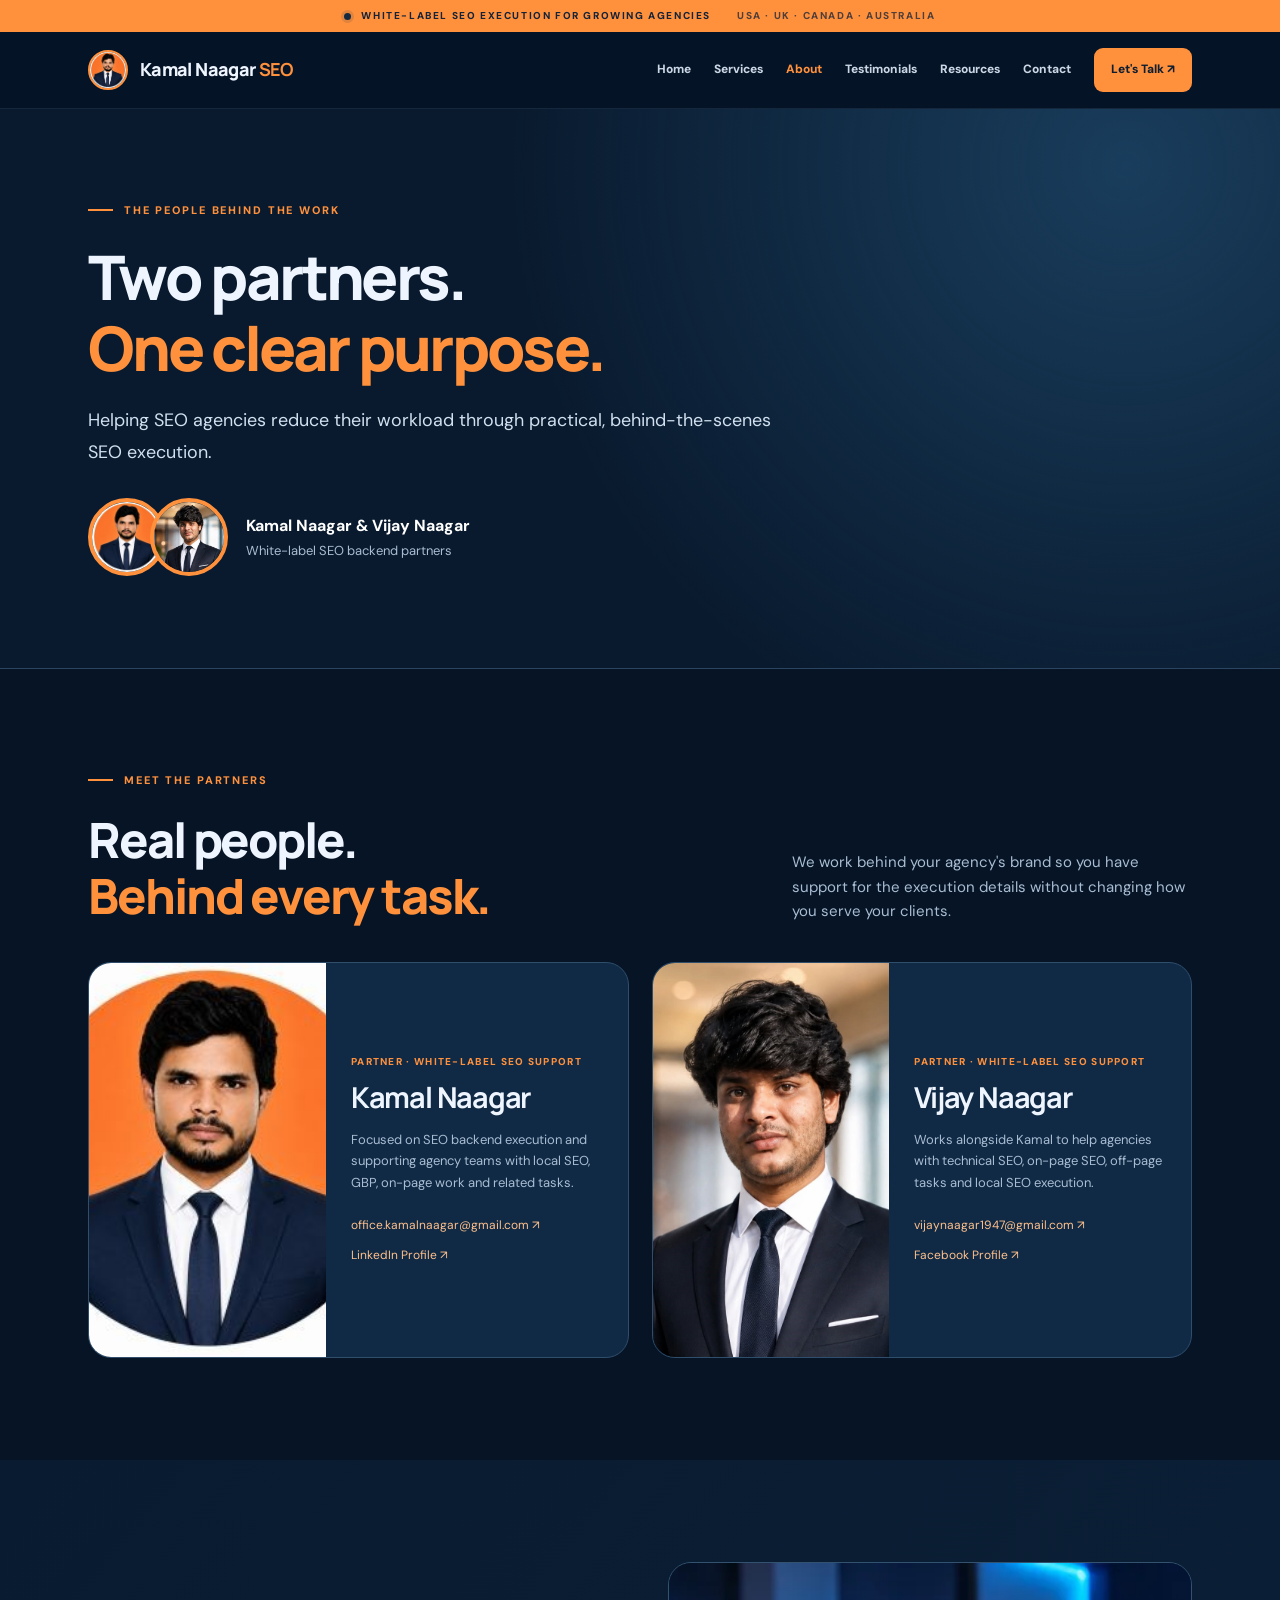
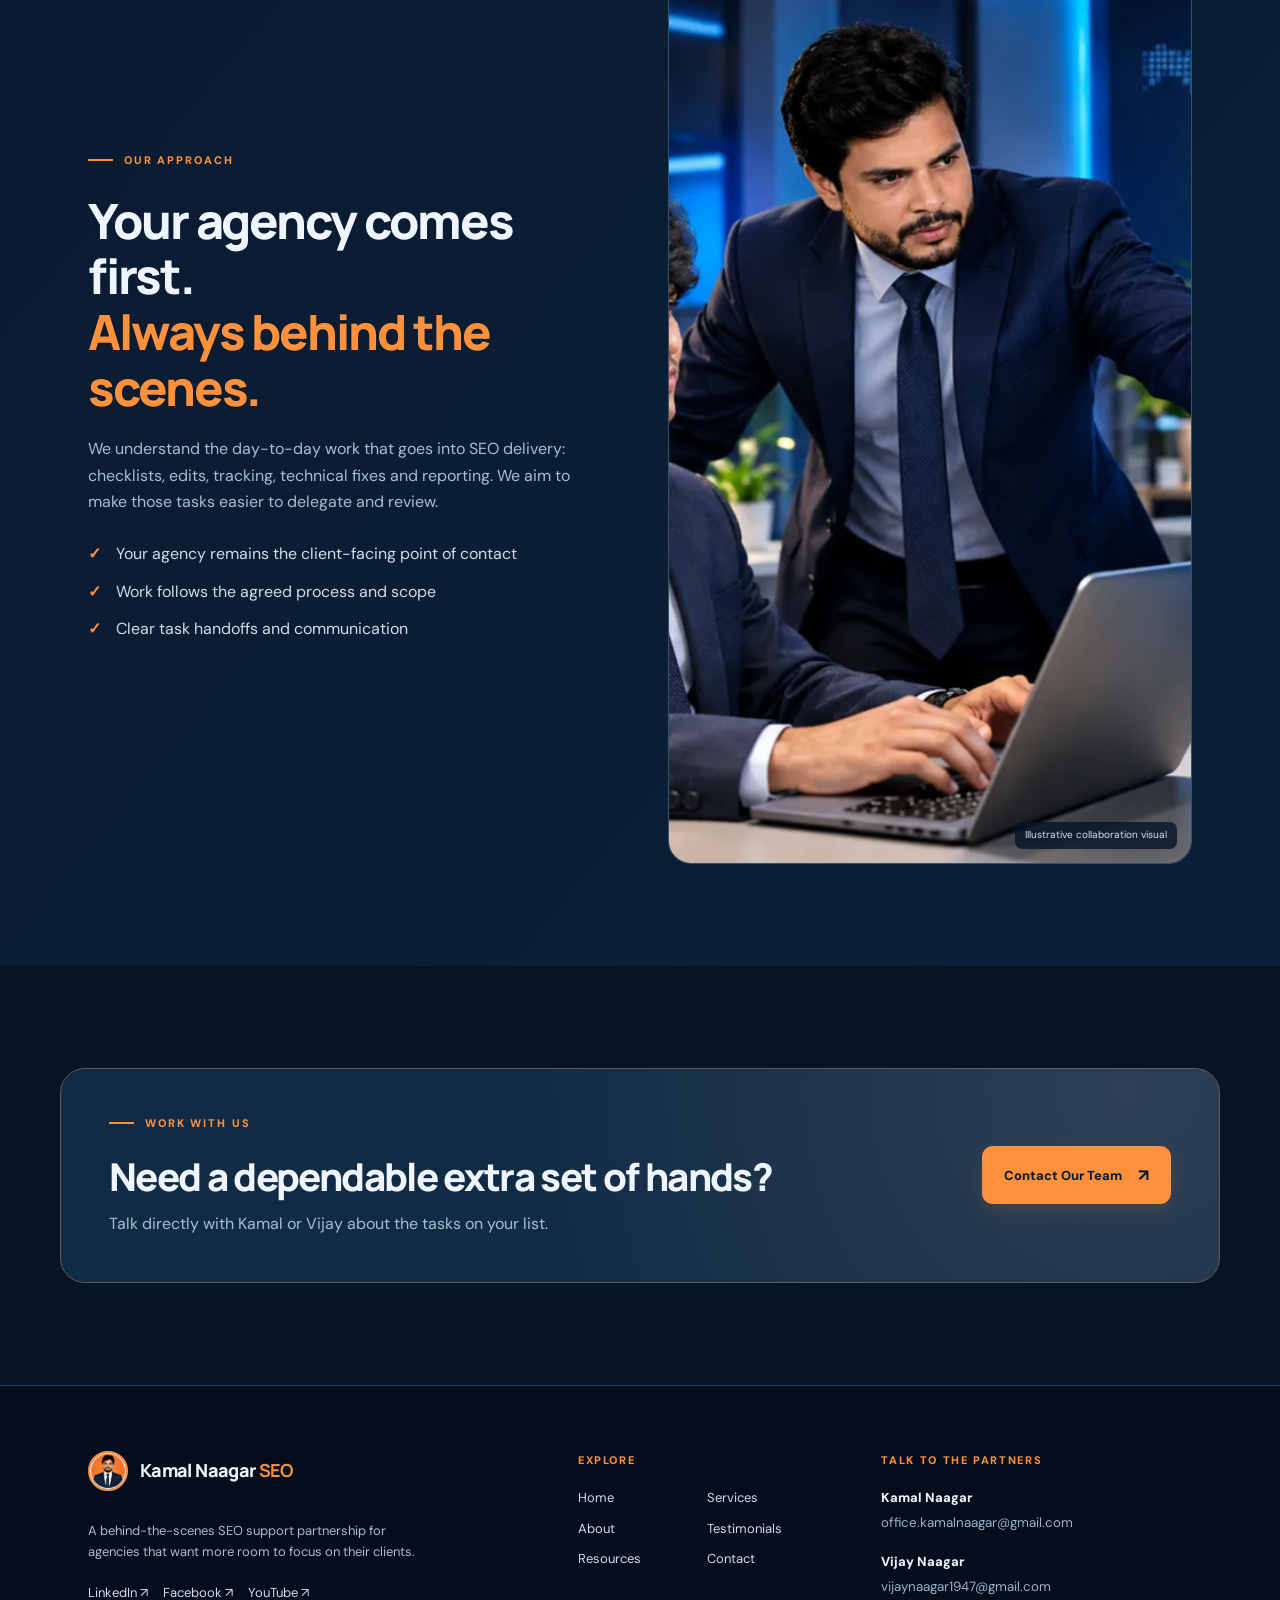
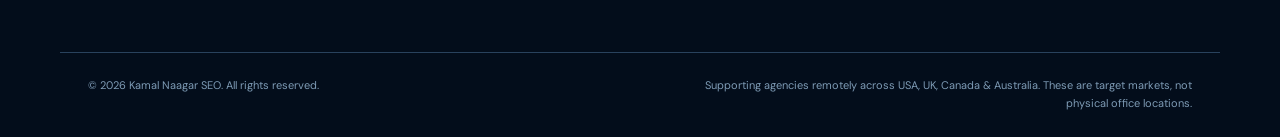
==== commit 84a288b4: "Add files via upload" ====
--- a/about.html
+++ b/about.html
@@ -1 +1 @@
-<!doctype html><html lang="en"><head><meta charset="utf-8"><meta name="viewport" content="width=device-width,initial-scale=1"><title>About Kamal Naagar SEO | Kamal Naagar SEO</title><meta name="description" content="Meet Kamal Naagar and learn about his approach to behind-the-scenes white-label SEO agency support."><meta name="theme-color" content="#06152b"><meta property="og:type" content="website"><meta property="og:title" content="About Kamal Naagar SEO | Kamal Naagar SEO"><meta property="og:description" content="Meet Kamal Naagar and learn about his approach to behind-the-scenes white-label SEO agency support."><meta property="og:image" content="https://kamalnaagarseo.github.io/kamal-naagar.jpg"><link rel="canonical" href="https://kamalnaagarseo.github.io/about.html"><link rel="icon" type="image/jpeg" href="kamal-naagar.jpg"><link rel="stylesheet" href="styles.css"><script defer src="site.js"></script></head><body><div class="topbar">Behind-the-scenes SEO support for agencies</div><header class="nav"><div class="nav-inner"><a class="brand" href="index.html"><img class="brand-logo" src="kamal-naagar.jpg" alt="Kamal Naagar SEO logo" width="36" height="36">Kamal Naagar <em>SEO</em></a><button class="hamb" aria-label="Toggle navigation" aria-expanded="false" aria-controls="menu">☰ Menu</button><nav class="links" id="menu" aria-label="Main navigation"><a href="index.html">Home</a><a href="services.html">Services</a><a href="about.html" aria-current="page">About</a><a href="testimonials.html">Testimonials</a><a href="resources.html">Resources</a><a href="contact.html">Contact</a><a class="button" href="mailto:office.kamalnaagar@gmail.com?subject=White-Label%20SEO%20Support%20Inquiry">Work With Me ↗</a></nav></div></header><main><section class="pagehero"><div class="container"><div class="eyebrow">About Kamal</div><h1>An extra pair of hands for SEO agencies.</h1><p class="lead">I focus on the implementation work behind SEO campaigns—helping agency teams reduce operational load while keeping their client relationships front and center.</p></div></section><section class="section"><div class="container split"><div><img src="kamal-naagar.jpg" alt="Portrait of Kamal Naagar" width="300" height="300" style="width:min(100%,380px);border-radius:24px;border:4px solid #ff8b32"></div><div><div class="eyebrow">The working philosophy</div><h2>Reliable execution. Clear handoffs.</h2><p class="sub">Kamal Naagar SEO is positioned around white-label backend support for SEO agencies. The goal is practical: reduce the number of operational SEO tasks sitting on your team's desk.</p><p class="sub">I work with the agency's instructions and priorities, rather than stepping into the agency's client-facing role. Support may include local SEO, Google Business Profile workflows, website optimization, and reporting-related tasks.</p><p class="sub">My core target agency markets are the USA, United Kingdom, Canada, and Australia. Support is offered remotely; these are markets served, not office locations.</p><a class="button" href="contact.html">Start a Conversation ↗</a></div></div></section><section class="section"><div class="container"><div class="banner"><div><div class="eyebrow">Agency support, without the extra overhead</div><h2>More room for your team to grow.</h2><p class="sub">Tell me what takes the most time in your agency’s SEO delivery workflow.</p></div><a class="button" href="mailto:office.kamalnaagar@gmail.com?subject=Agency%20SEO%20Backend%20Support">Discuss Your Workflow ↗</a></div></div></section></main><footer class="footer"><div class="container"><div class="footer-line"><div><a class="brand" href="index.html"><img class="brand-logo" src="kamal-naagar.jpg" alt="Kamal Naagar SEO logo" width="36" height="36">Kamal Naagar <em>SEO</em></a><p style="margin-top:15px;max-width:400px">White-label SEO backend support for agencies. Your clients, your brand, with extra execution capacity behind the scenes.</p></div><div><div class="foot-links"><a href="index.html">Home</a><a href="services.html">Services</a><a href="about.html">About</a><a href="testimonials.html">Testimonials</a><a href="resources.html">Resources</a><a href="contact.html">Contact</a></div><p style="margin-top:16px"><a href="https://in.linkedin.com/in/kamal-naagar-seo" rel="noopener noreferrer">LinkedIn</a> · <a href="https://www.facebook.com/kamal.naagar.5" rel="noopener noreferrer">Facebook</a> · <a href="https://www.youtube.com/@kamalnaagarseo" rel="noopener noreferrer">YouTube</a></p></div></div><p style="margin:30px 0 0;border-top:1px solid #28435d;padding-top:20px">© 2026 Kamal Naagar SEO · Independent white-label SEO backend support. Country references describe target agency markets, not office locations.</p></div></footer></body></html>+<!doctype html><html lang="en"><head><meta charset="utf-8"><meta name="viewport" content="width=device-width,initial-scale=1"><meta name="theme-color" content="#061426"><title>About Kamal and Vijay | Kamal Naagar SEO</title><meta name="description" content="Meet Kamal Naagar and Vijay Naagar, partners providing white-label SEO backend support for agencies."><link rel="canonical" href="https://kamalnaagarseo.github.io/about.html"><meta property="og:type" content="website"><meta property="og:title" content="About Kamal and Vijay"><meta property="og:description" content="Meet Kamal Naagar and Vijay Naagar, partners providing white-label SEO backend support for agencies."><meta property="og:image" content="https://kamalnaagarseo.github.io/kamal.jpg"><link rel="icon" href="kamal.jpg" type="image/jpeg"><link rel="stylesheet" href="styles.css"><script src="site.js" defer></script></head><body><div class="topline"><span class="pulse"></span> WHITE-LABEL SEO EXECUTION FOR GROWING AGENCIES <span class="topline-right">USA · UK · CANADA · AUSTRALIA</span></div><header class="site-header"><div class="wrap nav-row"><a class="logo" href="index.html"><img src="kamal.jpg" alt="Kamal Naagar portrait mark" width="38" height="38"><span>Kamal Naagar <b>SEO</b></span></a><button class="menu-toggle" type="button" aria-expanded="false" aria-controls="nav-links" aria-label="Open navigation"><span></span><span></span><span></span></button><nav class="nav-links" id="nav-links" aria-label="Main navigation"><a href="index.html" >Home</a><a href="services.html" >Services</a><a href="about.html" aria-current="page">About</a><a href="testimonials.html" >Testimonials</a><a href="resources.html" >Resources</a><a href="contact.html" >Contact</a><a class="nav-cta" href="contact.html">Let's Talk <span aria-hidden="true">↗</span></a></nav></div></header><main><section class="inner-hero about-hero"><div class="wrap"><div class="kicker"><span></span>THE PEOPLE BEHIND THE WORK</div><h1>Two partners.<br><span>One clear purpose.</span></h1><p class="intro">Helping SEO agencies reduce their workload through practical, behind-the-scenes SEO execution.</p><div class="team-portraits"><img src="kamal.jpg" alt="Kamal Naagar"><img src="vijay.jpg" alt="Vijay Naagar"><div><strong>Kamal Naagar & Vijay Naagar</strong><span>White-label SEO backend partners</span></div></div></div></section><section class="section"><div class="wrap"><div class="kicker"><span></span>MEET THE PARTNERS</div><div class="section-heading"><h2>Real people.<br><em>Behind every task.</em></h2><p>We work behind your agency's brand so you have support for the execution details without changing how you serve your clients.</p></div><div class="team-grid"><article class="team-card"><div class="team-photo"><img src="kamal.jpg" alt="Portrait of Kamal Naagar"></div><div class="team-body"><span class="role-label">PARTNER · WHITE-LABEL SEO SUPPORT</span><h3>Kamal Naagar</h3><p>Focused on SEO backend execution and supporting agency teams with local SEO, GBP, on-page work and related tasks.</p><a href="mailto:office.kamalnaagar@gmail.com">office.kamalnaagar@gmail.com ↗</a><a href="https://in.linkedin.com/in/kamal-naagar-seo" target="_blank" rel="noopener noreferrer">LinkedIn Profile ↗</a></div></article><article class="team-card"><div class="team-photo"><img src="vijay.jpg" alt="Portrait of Vijay Naagar"></div><div class="team-body"><span class="role-label">PARTNER · WHITE-LABEL SEO SUPPORT</span><h3>Vijay Naagar</h3><p>Works alongside Kamal to help agencies with technical SEO, on-page SEO, off-page tasks and local SEO execution.</p><a href="mailto:vijaynaagar1947@gmail.com">vijaynaagar1947@gmail.com ↗</a><a href="https://www.facebook.com/vijay.naagar.7" target="_blank" rel="noopener noreferrer">Facebook Profile ↗</a></div></article></div></div></section><section class="section section-alt"><div class="wrap feature-row"><div class="feature-text"><div class="kicker"><span></span>OUR APPROACH</div><h2>Your agency comes first.<br><em>Always behind the scenes.</em></h2><p>We understand the day-to-day work that goes into SEO delivery: checklists, edits, tracking, technical fixes and reporting. We aim to make those tasks easier to delegate and review.</p><ul class="tick-list"><li>Your agency remains the client-facing point of contact</li><li>Work follows the agreed process and scope</li><li>Clear task handoffs and communication</li></ul></div><div class="feature-image"><img src="workflow.webp" alt="Illustrative team collaboration and SEO dashboards" loading="lazy" width="1400" height="900"><span class="image-note">Illustrative collaboration visual</span></div></div></section><section class="section"><div class="wrap cta-band"><div><div class="kicker"><span></span>WORK WITH US</div><h2>Need a dependable extra set of hands?</h2><p>Talk directly with Kamal or Vijay about the tasks on your list.</p></div><a class="btn btn-primary" href="contact.html">Contact Our Team <span aria-hidden="true">↗</span></a></div></section></main><footer class="site-footer"><div class="wrap footer-main"><div class="foot-about"><a class="logo" href="index.html"><img src="kamal.jpg" alt="Kamal Naagar portrait mark" width="38" height="38"><span>Kamal Naagar <b>SEO</b></span></a><p>A behind-the-scenes SEO support partnership for agencies that want more room to focus on their clients.</p><div class="social-links"><a href="https://in.linkedin.com/in/kamal-naagar-seo" target="_blank" rel="noopener noreferrer">LinkedIn ↗</a><a href="https://www.facebook.com/kamal.naagar.5" target="_blank" rel="noopener noreferrer">Facebook ↗</a><a href="https://www.youtube.com/@kamalnaagarseo" target="_blank" rel="noopener noreferrer">YouTube ↗</a></div></div><div><span class="foot-label">Explore</span><div class="footer-nav"><a href="index.html">Home</a><a href="services.html">Services</a><a href="about.html">About</a><a href="testimonials.html">Testimonials</a><a href="resources.html">Resources</a><a href="contact.html">Contact</a></div></div><div><span class="foot-label">Talk to the partners</span><a class="foot-email" href="mailto:office.kamalnaagar@gmail.com">Kamal Naagar</a><small>office.kamalnaagar@gmail.com</small><a class="foot-email" href="mailto:vijaynaagar1947@gmail.com">Vijay Naagar</a><small>vijaynaagar1947@gmail.com</small></div></div><div class="wrap bottomline"><span>© 2026 Kamal Naagar SEO. All rights reserved.</span><span>Supporting agencies remotely across USA, UK, Canada & Australia. These are target markets, not physical office locations.</span></div></footer></body></html>
--- a/styles.css
+++ b/styles.css
@@ -1,28 +1,3 @@
-@import url('https://fonts.googleapis.com/css2?family=DM+Sans:wght@400;500;600;700&family=Space+Grotesk:wght@400;500;600;700&display=swap');
-:root{--bg:#06152b;--bg2:#0b2040;--ink:#edf4ff;--muted:#abc0d8;--orange:#ff8b32;--line:#244160;--white:#fff}*{box-sizing:border-box}html{scroll-behavior:smooth}body{margin:0;background:var(--bg);color:var(--ink);font:16px/1.65 'DM Sans',Arial,sans-serif}h1,h2,h3,.brand{font-family:'Space Grotesk',Arial,sans-serif;line-height:1.12;letter-spacing:-.035em}h1{font-size:clamp(2.5rem,5.3vw,5.6rem);margin:.3em 0}h2{font-size:clamp(2rem,3.5vw,3.4rem);margin:0 0 20px}h3{font-size:1.3rem;margin:0 0 12px}p{margin:0 0 18px}a{color:inherit}a:focus-visible,button:focus-visible{outline:3px solid #ffd6a8;outline-offset:4px}.container{max-width:1180px;margin:auto;padding:0 26px}.topbar{background:#ff8b32;color:#10213a;text-align:center;padding:8px 20px;font-size:12px;font-weight:800;letter-spacing:.11em;text-transform:uppercase}.nav{position:sticky;top:0;z-index:20;background:#06152bec;backdrop-filter:blur(18px);border-bottom:1px solid #ffffff19}.nav-inner{max-width:1180px;padding:15px 26px;margin:auto;display:flex;align-items:center;justify-content:space-between;gap:20px}.brand{text-decoration:none;font-size:19px;font-weight:700;white-space:nowrap;display:flex;align-items:center;gap:10px}.brand em{color:var(--orange);font-style:normal}.mark{display:inline-grid;place-items:center;width:36px;height:36px;background:var(--orange);color:#05162b;border-radius:10px;font-size:15px;letter-spacing:-.06em}.links{display:flex;align-items:center;gap:23px}.links a{text-decoration:none;font-size:13px;font-weight:700;color:#c8d6e9}.links a:hover,.links a[aria-current=page]{color:var(--orange)}.button,.button2{display:inline-flex;align-items:center;justify-content:center;gap:9px;padding:14px 20px;border-radius:10px;font-weight:800;font-size:14px;text-decoration:none;transition:transform .2s,background .2s}.button{background:var(--orange);color:#06152b}.button:hover,.button2:hover{transform:translateY(-2px)}.button2{border:1px solid #54708a;color:var(--ink)}.hamb{display:none;cursor:pointer;border:1px solid #37516b;background:transparent;color:white;padding:8px 12px;border-radius:8px}.hero{position:relative;overflow:hidden;isolation:isolate;background:radial-gradient(circle at 88% 16%,#124172 0,transparent 35%),linear-gradient(140deg,#06152b 25%,#092143 100%);border-bottom:1px solid #ffffff18}.hero:before{content:'';position:absolute;inset:0;opacity:.2;background-image:linear-gradient(#3b6d8b55 1px,transparent 1px),linear-gradient(90deg,#3b6d8b55 1px,transparent 1px);background-size:45px 45px;mask-image:linear-gradient(90deg,transparent,#000)}.hero-inner{position:relative;display:grid;grid-template-columns:1.2fr .8fr;gap:65px;align-items:center;min-height:620px;padding-top:75px;padding-bottom:85px}.eyebrow{font-size:12px;font-weight:800;letter-spacing:.16em;color:var(--orange);text-transform:uppercase}.lead{color:#c4d3e7;font-size:18px;max-width:670px}.accent{color:var(--orange)}.actions{display:flex;gap:13px;flex-wrap:wrap;margin:29px 0}.tiny{color:#8fa9c2;font-size:12px}.portrait-wrap{position:relative;max-width:410px;margin:auto}.portrait-wrap:before{content:'';position:absolute;inset:-18px;border:2px solid #ff8b3275;border-radius:50%;z-index:-1}.portrait{width:100%;border-radius:50%;border:8px solid #ff8b32;box-shadow:0 0 80px #ff8b321e;display:block}.float-pill{position:absolute;bottom:0;right:-30px;border:1px solid #51728c;background:#0b2644;padding:16px 23px;border-radius:14px;box-shadow:0 16px 30px #0005;font-size:13px;font-weight:800}.float-pill span{display:block;color:var(--orange);font-size:19px}.section{padding:96px 0}.section.alt{background:#091c35}.section-head{max-width:730px;margin-bottom:40px}.sub{color:#a9bfd6;max-width:700px}.grid{display:grid;grid-template-columns:repeat(3,minmax(0,1fr));gap:20px}.card{background:#0e2847;border:1px solid #254567;padding:28px;border-radius:18px;transition:transform .2s,border-color .2s}.card:hover{transform:translateY(-3px);border-color:#ff8b3270}.card p{color:#b7cadc;font-size:14px}.symbol{width:46px;height:46px;border:1px solid #f8944770;background:#ff8b321a;color:var(--orange);display:grid;place-items:center;border-radius:12px;font-size:22px;margin-bottom:23px}.kicker{font-size:12px;color:var(--orange);letter-spacing:.14em;font-weight:800;text-transform:uppercase}.split{display:grid;grid-template-columns:1fr 1fr;gap:70px;align-items:center}.statement{font:600 clamp(24px,3vw,40px)/1.3 'Space Grotesk',sans-serif;letter-spacing:-.03em}.steps{display:grid;gap:15px}.step{display:flex;gap:18px;align-items:flex-start;padding:20px;background:#102948;border:1px solid #284666;border-radius:13px}.step b{color:var(--orange);font:700 21px 'Space Grotesk',sans-serif}.step p{margin:0;color:#b7c8dc}.countries{display:flex;gap:12px;flex-wrap:wrap}.country{border:1px solid #4a627a;border-radius:50px;padding:8px 17px;font-size:13px;color:#d0deeb}.video-grid{display:grid;grid-template-columns:repeat(2,1fr);gap:20px}.video{background:#0e2847;border:1px solid #254567;border-radius:16px;overflow:hidden}.video iframe{width:100%;aspect-ratio:16/9;border:0;display:block}.video .video-caption{padding:14px 18px;font-size:13px;color:#c1d3e5}.video.short iframe{aspect-ratio:16/10}.banner{border:1px solid #cf6f2e88;border-radius:24px;background:linear-gradient(105deg,#142f4e,#1a314b);padding:45px 50px;display:flex;gap:25px;justify-content:space-between;align-items:center}.banner h2{font-size:clamp(1.7rem,3vw,3rem)}.article{max-width:800px;margin:auto}.article p,.article li{color:#b9cbdc}.article h2{font-size:29px;margin-top:36px}.article ul{padding-left:22px}.article a{color:#ffab69}.resource-list{display:grid;grid-template-columns:1fr 1fr;gap:20px}.resource{border:1px solid #35516a;background:#0d2745;padding:26px;border-radius:15px;text-decoration:none}.resource span{color:var(--orange);font-size:12px;font-weight:800}.resource p{color:#acbfd2;font-size:14px}.socials{display:flex;gap:12px;flex-wrap:wrap}.socials a{padding:8px 14px;border:1px solid #47627b;border-radius:8px;text-decoration:none;font-size:13px}.footer{border-top:1px solid #31506b;background:#041021;padding:45px 0;color:#9eb7cc;font-size:13px}.footer-line{display:flex;justify-content:space-between;gap:20px;flex-wrap:wrap}.footer a{color:#d4e2ee;text-decoration:none}.foot-links{display:flex;gap:16px;flex-wrap:wrap}.pagehero{padding:90px 0 60px;background:radial-gradient(circle at 85% 15%,#19436a,transparent 45%);border-bottom:1px solid #25405d}.pagehero h1{font-size:clamp(2.4rem,5vw,4.4rem);max-width:860px}.pagehero p{max-width:740px}.note{padding:19px 22px;border-left:3px solid var(--orange);background:#14304e;border-radius:0 10px 10px 0;color:#c5d6e7}.email{font-size:clamp(19px,3vw,29px);font-weight:700;overflow-wrap:anywhere;color:var(--orange)}@media(max-width:900px){.links{display:none;position:absolute;top:65px;left:0;right:0;flex-direction:column;align-items:stretch;background:#081c33;padding:20px 25px;border-bottom:1px solid #34516a}.links.show{display:flex}.hamb{display:block}.hero-inner{grid-template-columns:1fr;gap:25px;padding-top:55px;padding-bottom:65px}.portrait-wrap{max-width:270px}.float-pill{right:-15px}.grid{grid-template-columns:repeat(2,1fr)}.split{grid-template-columns:1fr;gap:30px}.banner{padding:30px;flex-direction:column;align-items:flex-start}}@media(max-width:620px){.container{padding:0 20px}.section{padding:64px 0}.grid,.video-grid,.resource-list{grid-template-columns:1fr}.hero-inner{min-height:auto}.hero h1{font-size:clamp(2.3rem,12vw,3.7rem)}.lead{font-size:16px}.float-pill{font-size:11px}.banner{padding:23px}.nav-inner{padding:12px 20px}}@media(prefers-reduced-motion:reduce){html{scroll-behavior:auto}*{transition:none!important}}
-.brand-logo{width:36px;height:36px;border-radius:50%;object-fit:cover;border:2px solid #ff8b32;box-shadow:0 0 0 2px #15314e;flex:none}
-.hero-visuals{display:grid;gap:22px;align-items:center}
-.showcase-card{background:#102847;border:1px solid #2d4c69;border-radius:22px;padding:14px;box-shadow:0 18px 40px #0004;max-width:420px;margin:0 auto;width:100%}
-.showcase-image{width:100%;display:block;border-radius:14px;border:1px solid #34546e}
-.showcase-copy{padding:15px 10px 6px;display:grid;gap:8px}
-.showcase-copy strong{font-size:1.05rem;color:#fff}
-.showcase-copy span{font-size:14px;color:#b5c8db}
-.visual-band{padding-top:46px}
-.image-feature-grid{display:grid;grid-template-columns:1.4fr .8fr;gap:22px}
-.image-feature{background:#0d2745;border:1px solid #27486a;border-radius:22px;overflow:hidden;display:grid}
-.image-feature img{width:100%;display:block;aspect-ratio:16/7;object-fit:cover}
-.image-feature.compact img{aspect-ratio:1/1;object-fit:cover;max-height:320px}
-.image-feature-copy{padding:22px}
-.pagehero-inner{display:grid;grid-template-columns:1fr .92fr;gap:38px;align-items:center}
-.pagehero-visual{position:relative;background:#0d2745;border:1px solid #2a4967;border-radius:24px;padding:16px;box-shadow:0 20px 45px #0004}
-.pagehero-visual img{width:100%;display:block;border-radius:16px;border:1px solid #36536d}
-.mini-badge{position:absolute;right:18px;bottom:18px;display:flex;align-items:center;gap:12px;background:#0d223d;border:1px solid #45617d;border-radius:16px;padding:10px 14px;max-width:260px;box-shadow:0 14px 35px #0005}
-.mini-badge img{width:52px;height:52px;border-radius:50%;object-fit:cover;border:2px solid #ff8b32}
-.mini-badge span{font-size:13px;color:#d8e4ef;line-height:1.45}
-.service-media-grid{display:grid;grid-template-columns:.85fr 1.15fr;gap:22px;margin-top:30px}
-.media-panel{background:#0d2745;border:1px solid #284768;border-radius:20px;overflow:hidden;display:grid}
-.media-panel img{width:100%;display:block;object-fit:cover;aspect-ratio:1/1}
-.media-panel.wide img{aspect-ratio:16/8}
-.media-panel>div{padding:22px}
-@media(max-width:900px){.pagehero-inner,.image-feature-grid,.service-media-grid{grid-template-columns:1fr}.hero-visuals{max-width:420px;margin:auto}.mini-badge{position:static;margin-top:14px;max-width:none}.pagehero-visual{padding:14px}}
-@media(max-width:620px){.image-feature-copy,.media-panel>div{padding:18px}.showcase-card{padding:12px}}
+@import url('https://fonts.googleapis.com/css2?family=DM+Sans:wght@400;500;600;700;800&family=Manrope:wght@400;500;600;700;800&display=swap');
+:root{--bg:#061426;--bg2:#091c32;--panel:#0f2742;--panel2:#112e4e;--ink:#eef5ff;--muted:#a9bdd2;--orange:#ff913d;--orange2:#ffb469;--line:#274360;--max:1160px}*{box-sizing:border-box}html{scroll-behavior:smooth}body{margin:0;min-width:320px;background:var(--bg);color:var(--ink);font-family:'DM Sans',Arial,sans-serif;font-size:16px;line-height:1.65;overflow-x:hidden}img{max-width:100%}button,input,textarea,select{font:inherit}button,a{-webkit-tap-highlight-color:transparent}a{color:inherit}a:focus-visible,button:focus-visible,input:focus-visible,textarea:focus-visible,select:focus-visible{outline:3px solid #ffbc7b;outline-offset:3px}h1,h2,h3{font-family:Manrope,Arial,sans-serif;letter-spacing:-.043em;line-height:1.15;margin:0}h1{font-size:clamp(2.75rem,5.5vw,5.2rem);font-weight:800}h2{font-size:clamp(2rem,3.8vw,3.55rem);font-weight:800}h2 em{font-style:normal;color:var(--orange)}h3{font-size:1.17rem}p{margin:0;color:var(--muted)}.wrap{max-width:var(--max);padding:0 28px;margin:0 auto}.topline{height:32px;display:flex;align-items:center;justify-content:center;gap:10px;background:var(--orange);color:#152339;font-size:10px;letter-spacing:.16em;font-weight:800}.pulse{height:7px;width:7px;border-radius:50%;background:#142940;box-shadow:0 0 0 3px #14294021}.topline-right{margin-left:16px;opacity:.75}.site-header{z-index:100;position:sticky;top:0;background:#061426f2;border-bottom:1px solid #253b5385;backdrop-filter:blur(18px)}.nav-row{height:76px;display:flex;align-items:center;justify-content:space-between;gap:20px}.logo{display:inline-flex;align-items:center;gap:12px;text-decoration:none;white-space:nowrap;font-family:Manrope,sans-serif;letter-spacing:-.035em;font-size:18px;font-weight:800}.logo img{width:40px;height:40px;border-radius:50%;border:2px solid var(--orange);object-fit:cover;background:#fff}.logo b{color:var(--orange)}.nav-links{display:flex;align-items:center;gap:23px}.nav-links a{text-decoration:none;font-size:12px;font-weight:800;color:#cad7e6;transition:color .2s}.nav-links a:hover,.nav-links a[aria-current="page"]{color:var(--orange)}.nav-links .nav-cta{color:#0e1e30;background:var(--orange);padding:12px 17px;border-radius:9px}.menu-toggle{display:none;flex-direction:column;align-items:center;justify-content:center;gap:5px;border:1px solid #46617c;border-radius:9px;background:#132b45;width:44px;height:44px}.menu-toggle span{display:block;width:19px;height:2px;background:#fff;border-radius:2px}.section{padding:102px 0}.section-alt{background:linear-gradient(130deg,#091b30,#0b2038)}.kicker{color:var(--orange);text-transform:uppercase;letter-spacing:.17em;font-size:11px;font-weight:800;display:flex;align-items:center;gap:11px;margin-bottom:23px}.kicker>span{height:2px;width:25px;flex:none;background:var(--orange)}.btn{display:inline-flex;align-items:center;justify-content:center;gap:16px;text-decoration:none;border-radius:11px;padding:15px 22px;font-weight:800;font-size:13px;transition:transform .2s,box-shadow .2s;white-space:nowrap}.btn:hover{transform:translateY(-3px)}.btn-primary{background:var(--orange);color:#071c32;box-shadow:0 7px 20px #ff913d22;border:none;cursor:pointer}.btn-outline{border:1px solid #476583;color:#f0f6ff;background:#ffffff05}.btn span{font-size:17px}.intro{font-size:clamp(1rem,1.4vw,1.2rem);line-height:1.75;color:#d1e0ef}.hero-home{position:relative;overflow:hidden;background:radial-gradient(circle at 85% 12%,#153c60 0,transparent 42%),linear-gradient(135deg,#061426 10%,#0a2038 90%)}.hero-home:before{content:"";position:absolute;inset:0;pointer-events:none;opacity:.19;background-image:linear-gradient(#31506a55 1px,transparent 1px),linear-gradient(90deg,#31506a55 1px,transparent 1px);background-size:46px 46px;mask-image:linear-gradient(90deg,transparent,#000)}.hero-layout{position:relative;display:grid;grid-template-columns:1fr 1fr;align-items:center;gap:58px;padding-top:90px;padding-bottom:67px}.hero-copy h1 span,.inner-hero h1 span{color:var(--orange)}.hero-copy .intro{margin-top:27px;max-width:500px}.support-text{max-width:460px;margin-top:14px;font-size:15px}.hero-actions{display:flex;flex-wrap:wrap;gap:11px;margin:30px 0 36px}.market-label{font-size:11px;letter-spacing:.12em;color:#839eb8;font-weight:800}.market-pills{display:flex;flex-wrap:wrap;gap:8px;margin-top:11px}.market-pills span{border:1px solid #375370;color:#d5e2ee;background:#0e2a43;font-weight:700;letter-spacing:0;font-size:12px;padding:5px 12px;border-radius:30px}.hero-art{position:relative;min-width:0;padding-bottom:40px}.art-frame{position:relative;overflow:hidden;border-radius:25px;border:1px solid #3d5c7c;box-shadow:0 32px 70px #0008;background:#18314c}.art-frame:after{content:"";position:absolute;inset:0;box-shadow:inset 0 0 0 1px #ffffff16;pointer-events:none}.art-frame>img{display:block;aspect-ratio:1.25;object-fit:cover;width:100%;height:auto;object-position:center}.art-label{position:absolute;bottom:16px;left:16px;right:16px;border:1px solid #55718e;background:#071a2fe8;color:#e5f1fa;backdrop-filter:blur(10px);padding:12px 14px;border-radius:10px;font-size:10px;font-weight:800;letter-spacing:.09em;display:flex;align-items:center;gap:10px}.eyedot{height:9px;width:9px;background:#ff963f;border-radius:100%}.hero-partners{display:flex;align-items:center;position:absolute;right:-13px;bottom:0;padding:12px 18px;border-radius:16px;border:1px solid #426282;background:#0d2a47;box-shadow:0 14px 30px #0006}.hero-partners img{width:41px;height:41px;border-radius:50%;border:2px solid var(--orange);object-fit:cover;margin-right:-10px;background:white}.hero-partners span{font-size:12px;margin-left:25px;color:#b9cadc;line-height:1.4}.hero-partners strong{color:white}.hero-bottom{position:relative;border-top:1px solid #31506c;display:flex;align-items:center;gap:20px;padding-top:22px;padding-bottom:22px;color:#96aec4;font-size:11px;letter-spacing:.06em;text-transform:uppercase;font-weight:800}.hero-line{height:1px;flex:1;background:#3e5a75}.section-heading{display:flex;align-items:end;justify-content:space-between;gap:38px;margin-bottom:38px}.section-heading>p{max-width:400px;font-size:15px}.service-grid{display:grid;grid-template-columns:repeat(3,minmax(0,1fr));gap:17px}.service-card{border:1px solid #2a4867;border-radius:17px;padding:25px 25px 30px;background:linear-gradient(155deg,#12304e,#0e2742);min-height:225px;transition:transform .25s,border-color .25s}.service-card:hover{transform:translateY(-5px);border-color:#ff913d85}.card-top{display:flex;justify-content:space-between;align-items:center;margin-bottom:24px}.service-num{font-size:11px;color:#7e9ebd;letter-spacing:.13em;font-weight:800}.service-icon{display:grid;place-items:center;width:42px;height:42px;border:1px solid #9d683f;background:#ff913d14;border-radius:12px;color:var(--orange);font-size:23px}.service-card h3{margin-bottom:11px}.service-card p{font-size:13px;line-height:1.75}.center-action{margin-top:30px}.editorial-grid{display:grid;grid-template-columns:.97fr 1.03fr;gap:65px;align-items:center}.editorial-image,.feature-image{position:relative;min-width:0;border:1px solid #335270;border-radius:23px;overflow:hidden;background:#12314f}.editorial-image img,.feature-image img{width:100%;display:block;aspect-ratio:1.15;object-fit:cover}.image-badge{position:absolute;left:18px;right:18px;bottom:18px;background:#091d32e8;border:1px solid #517392;border-radius:13px;padding:16px;display:flex;flex-direction:column;backdrop-filter:blur(12px)}.image-badge strong{color:#fff}.image-badge span{color:#becfe1;font-size:12px}.editorial-copy>p,.feature-text>p{margin:20px 0 26px}.timeline{display:grid;gap:13px;margin:28px 0 32px}.timeline>div{display:flex;gap:18px;padding-bottom:17px;border-bottom:1px solid #304d67}.timeline strong{color:var(--orange);font-size:18px}.timeline span{display:grid;gap:4px}.timeline b{color:#eff6ff}.timeline small{font-size:13px;color:var(--muted)}.testimonial-grid{display:grid;grid-template-columns:repeat(4,minmax(0,1fr));gap:16px}.testimonial-card{background:#112b47;border:1px solid #2a4867;border-radius:16px;overflow:hidden;text-decoration:none;transition:transform .2s}.testimonial-card:hover{transform:translateY(-4px)}.testimonial-visual{position:relative;aspect-ratio:16/11;background:radial-gradient(circle at 25% 10%,#274f73,#0a1e34);display:grid;place-items:center}.testimonial-visual img{position:absolute;width:100%;height:100%;object-fit:cover;opacity:.8}.play-icon{position:relative;z-index:2;background:#ff243a;color:#fff;border-radius:11px;padding:12px 18px;line-height:1;box-shadow:0 10px 25px #0008}.test-info{display:flex;flex-direction:column;padding:14px 15px;gap:5px}.test-info span:first-child{color:#f0f5fa;font-size:12px;font-weight:800}.test-info span:last-child{color:var(--orange);font-size:11px}.partner-callout{display:grid;grid-template-columns:auto 1fr auto;gap:35px;align-items:center}.partner-callout h2{font-size:clamp(1.9rem,3vw,2.9rem)}.partner-callout p{margin-top:14px;max-width:670px}.partner-stack{display:flex;align-items:center}.partner-stack img{width:100px;height:100px;object-fit:cover;border:5px solid #173650;border-radius:50%;background:white}.partner-stack img+img{margin-left:-35px}.cta-band{border:1px solid #6b594e;border-radius:25px;display:flex;justify-content:space-between;align-items:center;gap:30px;padding:45px 48px;background:radial-gradient(circle at 92% 10%,#2d4055,#122b45 55%)}.cta-band h2{font-size:clamp(1.8rem,3vw,2.8rem)}.cta-band p{margin-top:12px}.inner-hero{background:radial-gradient(circle at 88% 10%,#193d5c 0,transparent 50%),#091a2e;border-bottom:1px solid #294561;padding:92px 0}.inner-hero-grid{display:grid;grid-template-columns:1fr 1fr;gap:55px;align-items:center}.inner-hero h1{font-size:clamp(2.6rem,4.8vw,4.5rem)}.inner-hero .intro{max-width:700px;margin:22px 0 30px}.inner-hero-image{position:relative;border:1px solid #3a5a74;border-radius:22px;padding:9px;background:#132c47;overflow:hidden}.inner-hero-image img{display:block;aspect-ratio:1.4;object-fit:cover;width:100%;border-radius:15px}.image-note{position:absolute;bottom:14px;right:14px;color:#d6e4ef;font-size:10px;background:#061426c9;padding:5px 10px;border-radius:7px}.feature-row{display:grid;grid-template-columns:1fr 1fr;gap:55px;align-items:center}.feature-image img{aspect-ratio:1.25}.tick-list{padding:0;margin:20px 0 31px;list-style:none;display:grid;gap:11px}.tick-list li{padding-left:28px;position:relative;color:#d0deeb}.tick-list li:before{content:'✓';position:absolute;left:0;color:var(--orange);font-weight:900}.compact-hero{padding:88px 0 73px}.compact-hero h1{max-width:850px}.about-hero{text-align:left}.team-portraits{display:flex;align-items:center;gap:0;margin-top:27px}.team-portraits>img{height:78px;width:78px;object-fit:cover;border-radius:50%;border:4px solid var(--orange);background:#fff}.team-portraits>img+img{margin-left:-16px}.team-portraits>div{display:grid;margin-left:18px}.team-portraits strong{color:#fff}.team-portraits span{font-size:13px;color:var(--muted)}.team-grid{display:grid;grid-template-columns:1fr 1fr;gap:23px}.team-card{background:#102a46;border:1px solid #2e4e6c;border-radius:23px;overflow:hidden;display:grid;grid-template-columns:44% 56%;min-height:385px}.team-photo{background:#132942;min-width:0}.team-photo img{width:100%;height:100%;min-height:385px;object-fit:cover;object-position:center}.team-body{padding:34px 25px;display:flex;flex-direction:column;align-items:start;justify-content:center;gap:10px;min-width:0}.role-label{font-size:10px;color:var(--orange);font-weight:800;letter-spacing:.13em}.team-body h3{font-size:1.8rem;margin-bottom:5px}.team-body p{font-size:13px;margin-bottom:13px}.team-body a{font-size:12px;overflow-wrap:anywhere;color:#ffc08b;text-decoration:none}.contact-grid{display:grid;grid-template-columns:1.3fr .8fr;gap:28px;align-items:start}.contact-panel,.contact-side{border-radius:24px;background:#102943;border:1px solid #2b4a67;padding:35px}.contact-panel h2,.contact-side h2{font-size:clamp(1.8rem,3vw,2.6rem);margin-bottom:14px}.contact-panel>p{margin-bottom:26px;font-size:14px}.contact-form{display:grid;gap:18px}.form-row{display:grid;grid-template-columns:1fr 1fr;gap:17px}.contact-form label{display:grid;gap:8px;color:#e5f2ff;font-size:12px;font-weight:800}.contact-form input,.contact-form select,.contact-form textarea{width:100%;border-radius:10px;border:1px solid #3a5975;background:#061c31;color:#eff6ff;padding:12px 14px;outline:none;min-width:0}.contact-form textarea{resize:vertical}.contact-form input::placeholder,.contact-form textarea::placeholder{color:#7f9bb5}.contact-form .btn{justify-self:start}.form-disclosure{font-size:12px}.form-error{font-size:13px;color:#ffcbac}.contact-person{border-bottom:1px solid #34536e;display:flex;gap:15px;padding:20px 0;align-items:center}.contact-person img{width:68px;height:68px;object-fit:cover;border:2px solid var(--orange);background:#fff;border-radius:14px}.contact-person h3{font-size:16px}.contact-person p{font-size:12px;margin:3px 0}.contact-person a{font-size:12px;color:var(--orange);overflow-wrap:anywhere;text-decoration:none}.contact-note{margin-top:25px;border-radius:12px;background:#0b213a;padding:20px}.contact-note p{margin:10px 0}.contact-note small{color:#9eb5cd}.embed-grid{display:grid;grid-template-columns:1fr 1fr;gap:25px}.embed-card{border:1px solid #2f4d6a;border-radius:18px;overflow:hidden;background:#112a46}.embed-card iframe{display:block;width:100%;aspect-ratio:16/9;border:0}.embed-meta{padding:18px 20px;display:flex;align-items:center;justify-content:space-between;gap:15px}.embed-meta h3{font-size:15px}.embed-meta a{color:var(--orange);text-decoration:none;font-size:12px;white-space:nowrap}.resource-grid{display:grid;grid-template-columns:1fr 1fr;gap:25px}.resource-card{background:#102a46;border:1px solid #34536e;border-radius:20px;overflow:hidden;text-decoration:none;padding:26px}.resource-art{background:linear-gradient(100deg,#183e62,#09223b);height:140px;margin:-26px -26px 24px;display:grid;place-items:center}.resource-art span{font-size:66px;color:var(--orange)}.resource-card h2{font-size:25px;margin:11px 0}.resource-card p{margin-bottom:15px}.resource-card strong{color:var(--orange);font-size:13px}.article-body{max-width:850px}.article-body .backlink{color:var(--orange);text-decoration:none}.article-body section{padding:28px 0;border-bottom:1px solid #2d4a64}.article-body h2{font-size:26px;margin-bottom:15px}.article-body p{font-size:16px}.article-end{margin-top:35px;background:#14304c;padding:22px;border-radius:12px}.article-end a{color:var(--orange)}.site-footer{background:#030d1b;border-top:1px solid #294762;padding:65px 0 25px}.footer-main{display:grid;grid-template-columns:1.4fr .8fr 1fr;gap:55px}.foot-about>p{margin:20px 0;max-width:340px;font-size:13px}.foot-label{font-size:11px;font-weight:800;color:var(--orange);letter-spacing:.15em;text-transform:uppercase;display:block;margin-bottom:18px}.footer-nav{display:grid;grid-template-columns:1fr 1fr;gap:9px}.footer-nav a,.social-links a{font-size:13px;text-decoration:none;color:#d0deeb}.social-links{display:flex;gap:15px;flex-wrap:wrap}.foot-email{font-size:13px;display:block;color:#f2f7ff;text-decoration:none;font-weight:800;margin-top:16px}.foot-email:first-of-type{margin-top:0}.footer-main small{color:#9bb4cb;overflow-wrap:anywhere}.bottomline{display:flex;justify-content:space-between;gap:25px;margin-top:48px;padding-top:23px;border-top:1px solid #29425d;color:#7e9bb5;font-size:11px}.bottomline span:last-child{text-align:right;max-width:510px}
+@media(max-width:1050px){.nav-links{gap:13px}.hero-layout{gap:30px}.team-card{grid-template-columns:1fr}.team-photo img{max-height:270px;min-height:250px}.team-body{padding:30px}}@media(max-width:850px){.menu-toggle{display:flex;cursor:pointer}.nav-links{display:none;position:absolute;top:76px;left:0;right:0;padding:22px 28px 30px;background:#071a2d;box-shadow:0 20px 30px #0008;border-bottom:1px solid #345773;flex-direction:column;align-items:stretch;gap:0}.nav-links.open{display:flex}.nav-links a{font-size:15px;padding:12px 0}.nav-links .nav-cta{text-align:center;margin-top:15px;padding:12px}.hero-layout,.editorial-grid,.feature-row,.inner-hero-grid,.contact-grid{grid-template-columns:1fr}.hero-copy{max-width:720px}.hero-art{max-width:650px}.hero-home .hero-layout{padding-top:65px}.section-heading{display:block}.section-heading>p{margin-top:20px;max-width:700px}.service-grid{grid-template-columns:repeat(2,minmax(0,1fr))}.testimonial-grid{grid-template-columns:repeat(2,minmax(0,1fr))}.partner-callout{grid-template-columns:auto 1fr}.partner-callout>.btn{grid-column:2;justify-self:start}.footer-main{gap:30px}.inner-hero-grid{gap:35px}.inner-hero-image{max-width:700px}.topline-right{display:none}}@media(max-width:620px){.wrap{padding:0 20px}.topline{font-size:8px;letter-spacing:.09em}.nav-row{height:68px}.nav-links{top:68px}.logo{font-size:16px}.logo img{width:36px;height:36px}.section{padding:68px 0}.hero-layout{padding-top:50px;padding-bottom:48px}.hero-copy h1{font-size:clamp(2.6rem,10vw,3.8rem)}.hero-art{padding-right:8px;padding-bottom:30px}.hero-partners{right:0}.hero-bottom{align-items:flex-start;flex-direction:column;gap:5px;font-size:10px}.hero-line{display:none}.art-label{font-size:8px;bottom:12px;left:10px;right:10px}.service-grid,.testimonial-grid,.team-grid,.embed-grid,.resource-grid,.form-row{grid-template-columns:1fr}.service-card{min-height:auto}.partner-callout{grid-template-columns:1fr}.partner-callout>.btn{grid-column:auto}.cta-band{padding:30px 23px;flex-direction:column;align-items:stretch}.cta-band .btn{align-self:start}.inner-hero{padding:62px 0}.contact-panel,.contact-side{padding:23px}.footer-main{grid-template-columns:1fr}.bottomline{flex-direction:column}.bottomline span:last-child{text-align:left}.team-card{grid-template-columns:1fr}.team-photo img{max-height:340px}.embed-meta{align-items:flex-start;flex-direction:column}.partner-stack img{width:84px;height:84px}.hero-actions>.btn{font-size:12px;padding:13px 17px}.section-heading h2{font-size:clamp(2rem,9vw,3rem)}}@media(prefers-reduced-motion:reduce){*,*:before,*:after{scroll-behavior:auto!important;transition:none!important}}
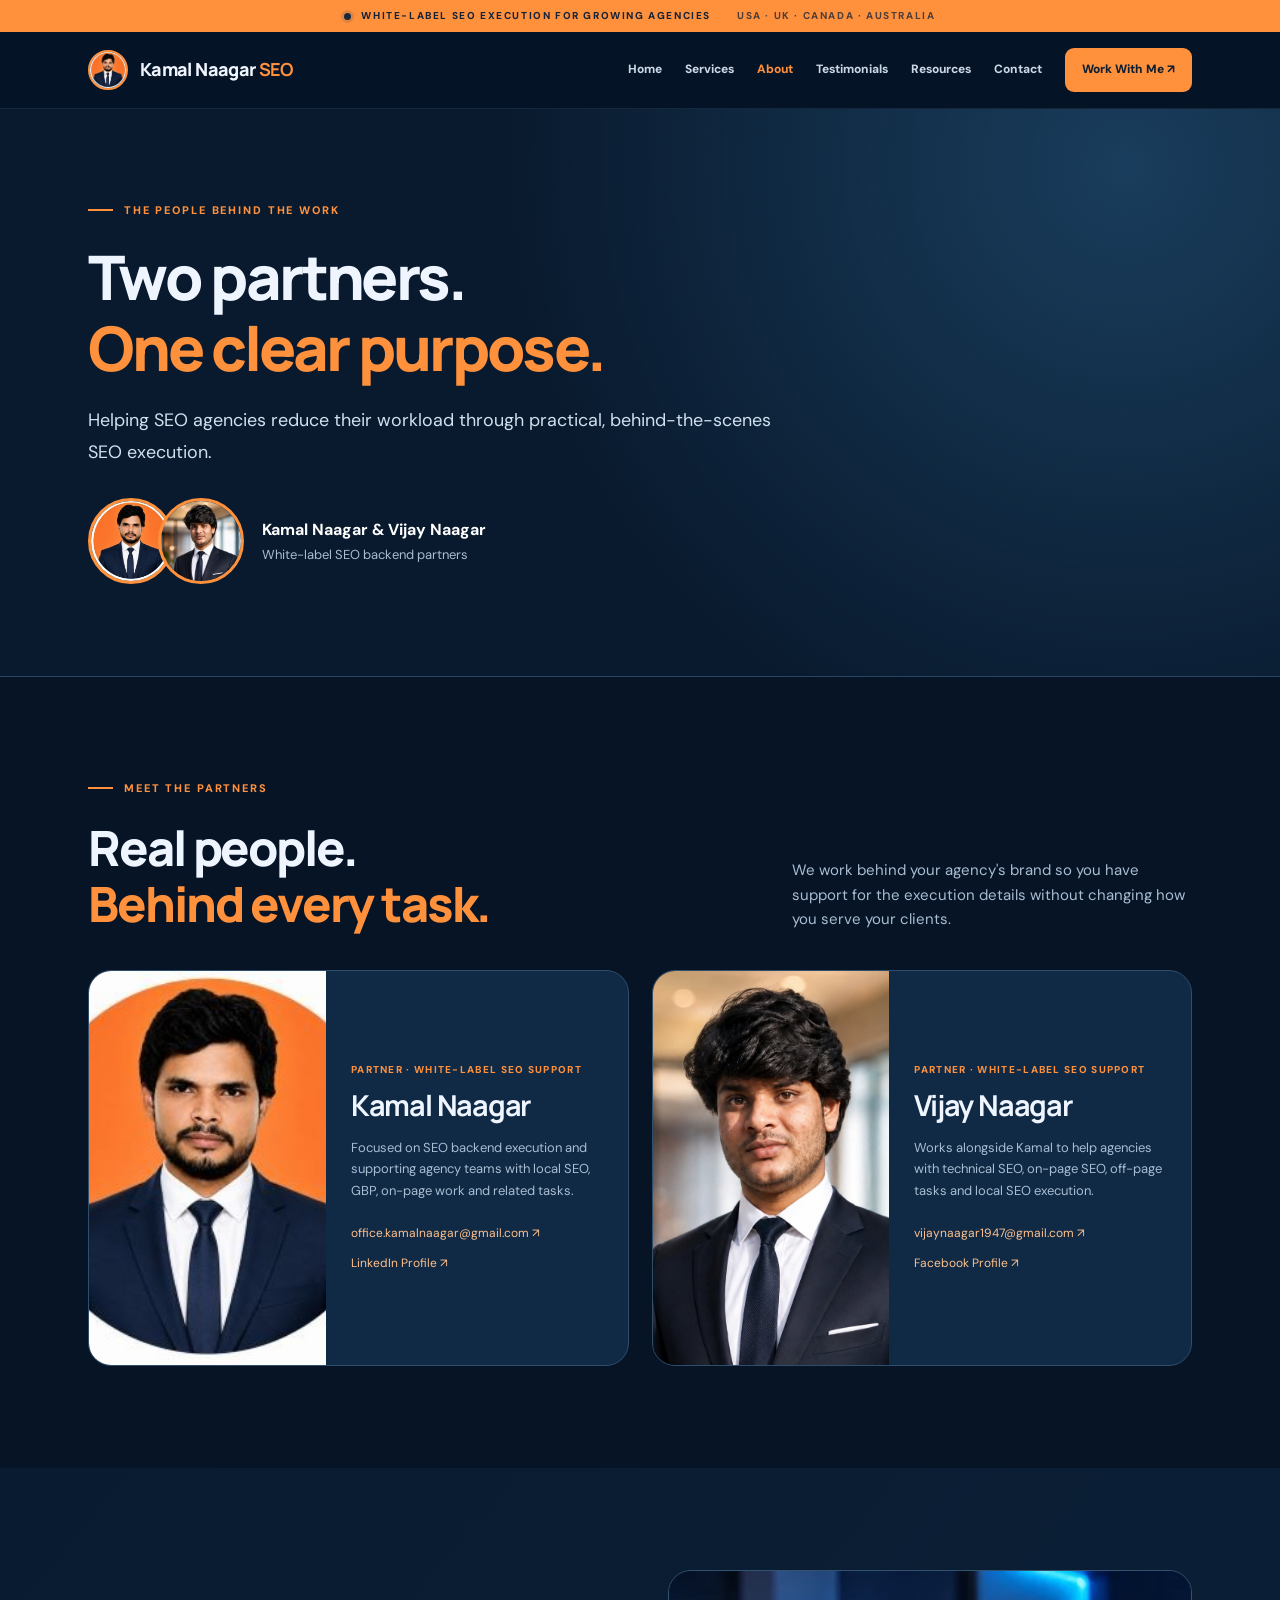
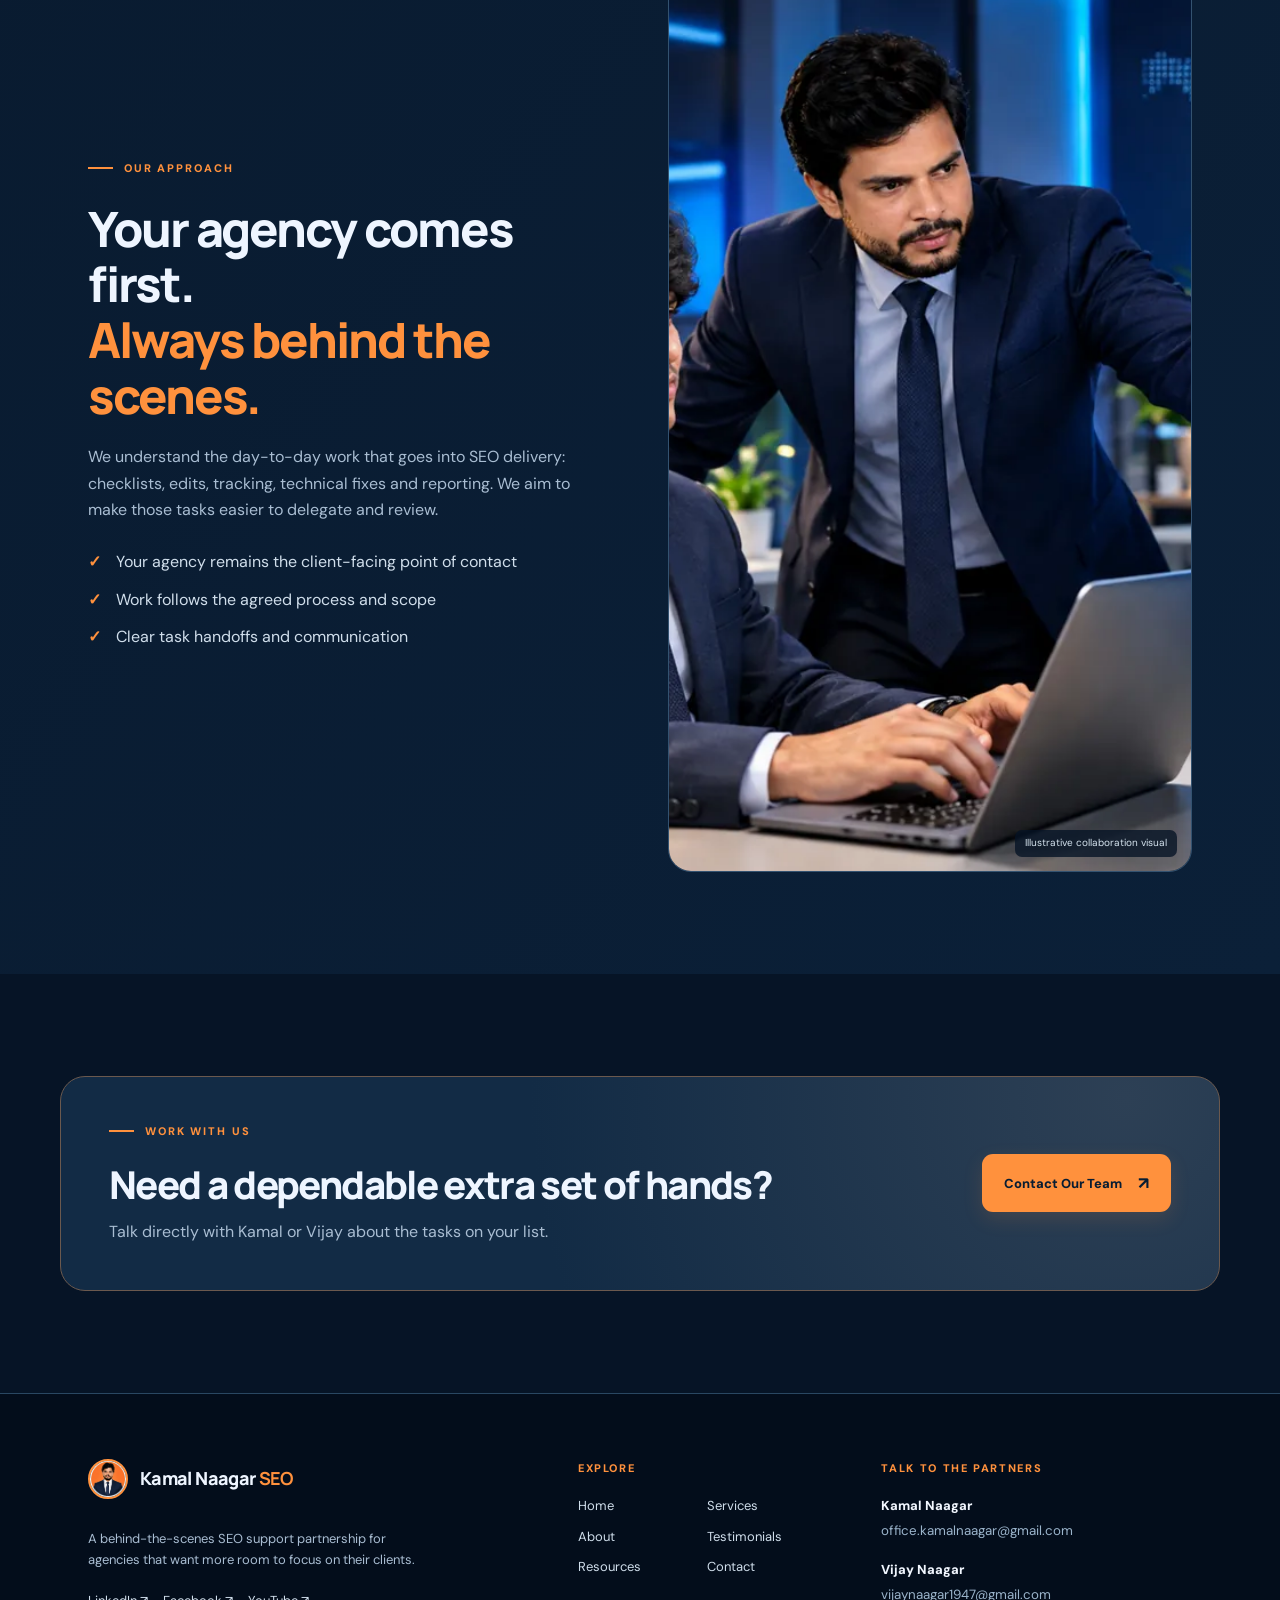
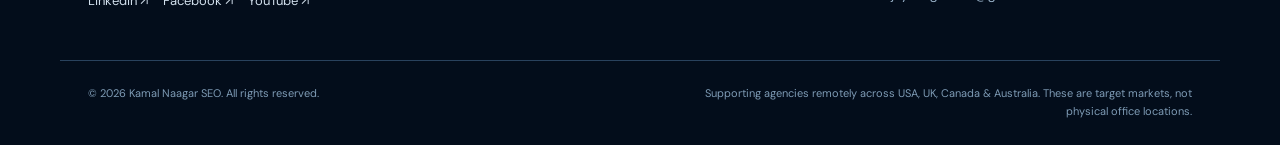
==== commit 5e61b2eb: "Add files via upload" ====
--- a/about.html
+++ b/about.html
@@ -1 +1,23 @@
-<!doctype html><html lang="en"><head><meta charset="utf-8"><meta name="viewport" content="width=device-width,initial-scale=1"><meta name="theme-color" content="#061426"><title>About Kamal and Vijay | Kamal Naagar SEO</title><meta name="description" content="Meet Kamal Naagar and Vijay Naagar, partners providing white-label SEO backend support for agencies."><link rel="canonical" href="https://kamalnaagarseo.github.io/about.html"><meta property="og:type" content="website"><meta property="og:title" content="About Kamal and Vijay"><meta property="og:description" content="Meet Kamal Naagar and Vijay Naagar, partners providing white-label SEO backend support for agencies."><meta property="og:image" content="https://kamalnaagarseo.github.io/kamal.jpg"><link rel="icon" href="kamal.jpg" type="image/jpeg"><link rel="stylesheet" href="styles.css"><script src="site.js" defer></script></head><body><div class="topline"><span class="pulse"></span> WHITE-LABEL SEO EXECUTION FOR GROWING AGENCIES <span class="topline-right">USA · UK · CANADA · AUSTRALIA</span></div><header class="site-header"><div class="wrap nav-row"><a class="logo" href="index.html"><img src="kamal.jpg" alt="Kamal Naagar portrait mark" width="38" height="38"><span>Kamal Naagar <b>SEO</b></span></a><button class="menu-toggle" type="button" aria-expanded="false" aria-controls="nav-links" aria-label="Open navigation"><span></span><span></span><span></span></button><nav class="nav-links" id="nav-links" aria-label="Main navigation"><a href="index.html" >Home</a><a href="services.html" >Services</a><a href="about.html" aria-current="page">About</a><a href="testimonials.html" >Testimonials</a><a href="resources.html" >Resources</a><a href="contact.html" >Contact</a><a class="nav-cta" href="contact.html">Let's Talk <span aria-hidden="true">↗</span></a></nav></div></header><main><section class="inner-hero about-hero"><div class="wrap"><div class="kicker"><span></span>THE PEOPLE BEHIND THE WORK</div><h1>Two partners.<br><span>One clear purpose.</span></h1><p class="intro">Helping SEO agencies reduce their workload through practical, behind-the-scenes SEO execution.</p><div class="team-portraits"><img src="kamal.jpg" alt="Kamal Naagar"><img src="vijay.jpg" alt="Vijay Naagar"><div><strong>Kamal Naagar & Vijay Naagar</strong><span>White-label SEO backend partners</span></div></div></div></section><section class="section"><div class="wrap"><div class="kicker"><span></span>MEET THE PARTNERS</div><div class="section-heading"><h2>Real people.<br><em>Behind every task.</em></h2><p>We work behind your agency's brand so you have support for the execution details without changing how you serve your clients.</p></div><div class="team-grid"><article class="team-card"><div class="team-photo"><img src="kamal.jpg" alt="Portrait of Kamal Naagar"></div><div class="team-body"><span class="role-label">PARTNER · WHITE-LABEL SEO SUPPORT</span><h3>Kamal Naagar</h3><p>Focused on SEO backend execution and supporting agency teams with local SEO, GBP, on-page work and related tasks.</p><a href="mailto:office.kamalnaagar@gmail.com">office.kamalnaagar@gmail.com ↗</a><a href="https://in.linkedin.com/in/kamal-naagar-seo" target="_blank" rel="noopener noreferrer">LinkedIn Profile ↗</a></div></article><article class="team-card"><div class="team-photo"><img src="vijay.jpg" alt="Portrait of Vijay Naagar"></div><div class="team-body"><span class="role-label">PARTNER · WHITE-LABEL SEO SUPPORT</span><h3>Vijay Naagar</h3><p>Works alongside Kamal to help agencies with technical SEO, on-page SEO, off-page tasks and local SEO execution.</p><a href="mailto:vijaynaagar1947@gmail.com">vijaynaagar1947@gmail.com ↗</a><a href="https://www.facebook.com/vijay.naagar.7" target="_blank" rel="noopener noreferrer">Facebook Profile ↗</a></div></article></div></div></section><section class="section section-alt"><div class="wrap feature-row"><div class="feature-text"><div class="kicker"><span></span>OUR APPROACH</div><h2>Your agency comes first.<br><em>Always behind the scenes.</em></h2><p>We understand the day-to-day work that goes into SEO delivery: checklists, edits, tracking, technical fixes and reporting. We aim to make those tasks easier to delegate and review.</p><ul class="tick-list"><li>Your agency remains the client-facing point of contact</li><li>Work follows the agreed process and scope</li><li>Clear task handoffs and communication</li></ul></div><div class="feature-image"><img src="workflow.webp" alt="Illustrative team collaboration and SEO dashboards" loading="lazy" width="1400" height="900"><span class="image-note">Illustrative collaboration visual</span></div></div></section><section class="section"><div class="wrap cta-band"><div><div class="kicker"><span></span>WORK WITH US</div><h2>Need a dependable extra set of hands?</h2><p>Talk directly with Kamal or Vijay about the tasks on your list.</p></div><a class="btn btn-primary" href="contact.html">Contact Our Team <span aria-hidden="true">↗</span></a></div></section></main><footer class="site-footer"><div class="wrap footer-main"><div class="foot-about"><a class="logo" href="index.html"><img src="kamal.jpg" alt="Kamal Naagar portrait mark" width="38" height="38"><span>Kamal Naagar <b>SEO</b></span></a><p>A behind-the-scenes SEO support partnership for agencies that want more room to focus on their clients.</p><div class="social-links"><a href="https://in.linkedin.com/in/kamal-naagar-seo" target="_blank" rel="noopener noreferrer">LinkedIn ↗</a><a href="https://www.facebook.com/kamal.naagar.5" target="_blank" rel="noopener noreferrer">Facebook ↗</a><a href="https://www.youtube.com/@kamalnaagarseo" target="_blank" rel="noopener noreferrer">YouTube ↗</a></div></div><div><span class="foot-label">Explore</span><div class="footer-nav"><a href="index.html">Home</a><a href="services.html">Services</a><a href="about.html">About</a><a href="testimonials.html">Testimonials</a><a href="resources.html">Resources</a><a href="contact.html">Contact</a></div></div><div><span class="foot-label">Talk to the partners</span><a class="foot-email" href="mailto:office.kamalnaagar@gmail.com">Kamal Naagar</a><small>office.kamalnaagar@gmail.com</small><a class="foot-email" href="mailto:vijaynaagar1947@gmail.com">Vijay Naagar</a><small>vijaynaagar1947@gmail.com</small></div></div><div class="wrap bottomline"><span>© 2026 Kamal Naagar SEO. All rights reserved.</span><span>Supporting agencies remotely across USA, UK, Canada & Australia. These are target markets, not physical office locations.</span></div></footer></body></html>+<!DOCTYPE html>
+
+<html lang="en"><head><meta charset="utf-8"/><meta content="width=device-width,initial-scale=1" name="viewport"/><meta content="#061426" name="theme-color"/><title>About Kamal and Vijay | Kamal Naagar SEO</title><meta content="Meet Kamal Naagar and Vijay Naagar, partners providing white-label SEO backend support for agencies." name="description"/><link href="https://kamalnaagarseo.github.io/about.html" rel="canonical"/><meta content="website" property="og:type"/><meta content="About Kamal and Vijay" property="og:title"/><meta content="Meet Kamal Naagar and Vijay Naagar, partners providing white-label SEO backend support for agencies." property="og:description"/><meta content="https://kamalnaagarseo.github.io/kamal.jpg" property="og:image"/><link href="kamal.jpg" rel="icon" type="image/jpeg"/><style>
+@import url('https://fonts.googleapis.com/css2?family=DM+Sans:wght@400;500;600;700;800&family=Manrope:wght@400;500;600;700;800&display=swap');
+:root{--bg:#061426;--bg2:#091c32;--panel:#0f2742;--panel2:#112e4e;--ink:#eef5ff;--muted:#a9bdd2;--orange:#ff913d;--orange2:#ffb469;--line:#274360;--max:1160px}*{box-sizing:border-box}html{scroll-behavior:smooth}body{margin:0;min-width:320px;background:var(--bg);color:var(--ink);font-family:'DM Sans',Arial,sans-serif;font-size:16px;line-height:1.65;overflow-x:hidden}img{max-width:100%}button,input,textarea,select{font:inherit}button,a{-webkit-tap-highlight-color:transparent}a{color:inherit}a:focus-visible,button:focus-visible,input:focus-visible,textarea:focus-visible,select:focus-visible{outline:3px solid #ffbc7b;outline-offset:3px}h1,h2,h3{font-family:Manrope,Arial,sans-serif;letter-spacing:-.043em;line-height:1.15;margin:0}h1{font-size:clamp(2.75rem,5.5vw,5.2rem);font-weight:800}h2{font-size:clamp(2rem,3.8vw,3.55rem);font-weight:800}h2 em{font-style:normal;color:var(--orange)}h3{font-size:1.17rem}p{margin:0;color:var(--muted)}.wrap{max-width:var(--max);padding:0 28px;margin:0 auto}.topline{height:32px;display:flex;align-items:center;justify-content:center;gap:10px;background:var(--orange);color:#152339;font-size:10px;letter-spacing:.16em;font-weight:800}.pulse{height:7px;width:7px;border-radius:50%;background:#142940;box-shadow:0 0 0 3px #14294021}.topline-right{margin-left:16px;opacity:.75}.site-header{z-index:100;position:sticky;top:0;background:#061426f2;border-bottom:1px solid #253b5385;backdrop-filter:blur(18px)}.nav-row{height:76px;display:flex;align-items:center;justify-content:space-between;gap:20px}.logo{display:inline-flex;align-items:center;gap:12px;text-decoration:none;white-space:nowrap;font-family:Manrope,sans-serif;letter-spacing:-.035em;font-size:18px;font-weight:800}.logo img{width:40px;height:40px;border-radius:50%;border:2px solid var(--orange);object-fit:cover;background:#fff}.logo b{color:var(--orange)}.nav-links{display:flex;align-items:center;gap:23px}.nav-links a{text-decoration:none;font-size:12px;font-weight:800;color:#cad7e6;transition:color .2s}.nav-links a:hover,.nav-links a[aria-current="page"]{color:var(--orange)}.nav-links .nav-cta{color:#0e1e30;background:var(--orange);padding:12px 17px;border-radius:9px}.menu-toggle{display:none;flex-direction:column;align-items:center;justify-content:center;gap:5px;border:1px solid #46617c;border-radius:9px;background:#132b45;width:44px;height:44px}.menu-toggle span{display:block;width:19px;height:2px;background:#fff;border-radius:2px}.section{padding:102px 0}.section-alt{background:linear-gradient(130deg,#091b30,#0b2038)}.kicker{color:var(--orange);text-transform:uppercase;letter-spacing:.17em;font-size:11px;font-weight:800;display:flex;align-items:center;gap:11px;margin-bottom:23px}.kicker>span{height:2px;width:25px;flex:none;background:var(--orange)}.btn{display:inline-flex;align-items:center;justify-content:center;gap:16px;text-decoration:none;border-radius:11px;padding:15px 22px;font-weight:800;font-size:13px;transition:transform .2s,box-shadow .2s;white-space:nowrap}.btn:hover{transform:translateY(-3px)}.btn-primary{background:var(--orange);color:#071c32;box-shadow:0 7px 20px #ff913d22;border:none;cursor:pointer}.btn-outline{border:1px solid #476583;color:#f0f6ff;background:#ffffff05}.btn span{font-size:17px}.intro{font-size:clamp(1rem,1.4vw,1.2rem);line-height:1.75;color:#d1e0ef}.hero-home{position:relative;overflow:hidden;background:radial-gradient(circle at 85% 12%,#153c60 0,transparent 42%),linear-gradient(135deg,#061426 10%,#0a2038 90%)}.hero-home:before{content:"";position:absolute;inset:0;pointer-events:none;opacity:.19;background-image:linear-gradient(#31506a55 1px,transparent 1px),linear-gradient(90deg,#31506a55 1px,transparent 1px);background-size:46px 46px;mask-image:linear-gradient(90deg,transparent,#000)}.hero-layout{position:relative;display:grid;grid-template-columns:1fr 1fr;align-items:center;gap:58px;padding-top:90px;padding-bottom:67px}.hero-copy h1 span,.inner-hero h1 span{color:var(--orange)}.hero-copy .intro{margin-top:27px;max-width:500px}.support-text{max-width:460px;margin-top:14px;font-size:15px}.hero-actions{display:flex;flex-wrap:wrap;gap:11px;margin:30px 0 36px}.market-label{font-size:11px;letter-spacing:.12em;color:#839eb8;font-weight:800}.market-pills{display:flex;flex-wrap:wrap;gap:8px;margin-top:11px}.market-pills span{border:1px solid #375370;color:#d5e2ee;background:#0e2a43;font-weight:700;letter-spacing:0;font-size:12px;padding:5px 12px;border-radius:30px}.hero-art{position:relative;min-width:0;padding-bottom:40px}.art-frame{position:relative;overflow:hidden;border-radius:25px;border:1px solid #3d5c7c;box-shadow:0 32px 70px #0008;background:#18314c}.art-frame:after{content:"";position:absolute;inset:0;box-shadow:inset 0 0 0 1px #ffffff16;pointer-events:none}.art-frame>img{display:block;aspect-ratio:1.25;object-fit:cover;width:100%;height:auto;object-position:center}.art-label{position:absolute;bottom:16px;left:16px;right:16px;border:1px solid #55718e;background:#071a2fe8;color:#e5f1fa;backdrop-filter:blur(10px);padding:12px 14px;border-radius:10px;font-size:10px;font-weight:800;letter-spacing:.09em;display:flex;align-items:center;gap:10px}.eyedot{height:9px;width:9px;background:#ff963f;border-radius:100%}.hero-partners{display:flex;align-items:center;position:absolute;right:-13px;bottom:0;padding:12px 18px;border-radius:16px;border:1px solid #426282;background:#0d2a47;box-shadow:0 14px 30px #0006}.hero-partners img{width:41px;height:41px;border-radius:50%;border:2px solid var(--orange);object-fit:cover;margin-right:-10px;background:white}.hero-partners span{font-size:12px;margin-left:25px;color:#b9cadc;line-height:1.4}.hero-partners strong{color:white}.hero-bottom{position:relative;border-top:1px solid #31506c;display:flex;align-items:center;gap:20px;padding-top:22px;padding-bottom:22px;color:#96aec4;font-size:11px;letter-spacing:.06em;text-transform:uppercase;font-weight:800}.hero-line{height:1px;flex:1;background:#3e5a75}.section-heading{display:flex;align-items:end;justify-content:space-between;gap:38px;margin-bottom:38px}.section-heading>p{max-width:400px;font-size:15px}.service-grid{display:grid;grid-template-columns:repeat(3,minmax(0,1fr));gap:17px}.service-card{border:1px solid #2a4867;border-radius:17px;padding:25px 25px 30px;background:linear-gradient(155deg,#12304e,#0e2742);min-height:225px;transition:transform .25s,border-color .25s}.service-card:hover{transform:translateY(-5px);border-color:#ff913d85}.card-top{display:flex;justify-content:space-between;align-items:center;margin-bottom:24px}.service-num{font-size:11px;color:#7e9ebd;letter-spacing:.13em;font-weight:800}.service-icon{display:grid;place-items:center;width:42px;height:42px;border:1px solid #9d683f;background:#ff913d14;border-radius:12px;color:var(--orange);font-size:23px}.service-card h3{margin-bottom:11px}.service-card p{font-size:13px;line-height:1.75}.center-action{margin-top:30px}.editorial-grid{display:grid;grid-template-columns:.97fr 1.03fr;gap:65px;align-items:center}.editorial-image,.feature-image{position:relative;min-width:0;border:1px solid #335270;border-radius:23px;overflow:hidden;background:#12314f}.editorial-image img,.feature-image img{width:100%;display:block;aspect-ratio:1.15;object-fit:cover}.image-badge{position:absolute;left:18px;right:18px;bottom:18px;background:#091d32e8;border:1px solid #517392;border-radius:13px;padding:16px;display:flex;flex-direction:column;backdrop-filter:blur(12px)}.image-badge strong{color:#fff}.image-badge span{color:#becfe1;font-size:12px}.editorial-copy>p,.feature-text>p{margin:20px 0 26px}.timeline{display:grid;gap:13px;margin:28px 0 32px}.timeline>div{display:flex;gap:18px;padding-bottom:17px;border-bottom:1px solid #304d67}.timeline strong{color:var(--orange);font-size:18px}.timeline span{display:grid;gap:4px}.timeline b{color:#eff6ff}.timeline small{font-size:13px;color:var(--muted)}.testimonial-grid{display:grid;grid-template-columns:repeat(4,minmax(0,1fr));gap:16px}.testimonial-card{background:#112b47;border:1px solid #2a4867;border-radius:16px;overflow:hidden;text-decoration:none;transition:transform .2s}.testimonial-card:hover{transform:translateY(-4px)}.testimonial-visual{position:relative;aspect-ratio:16/11;background:radial-gradient(circle at 25% 10%,#274f73,#0a1e34);display:grid;place-items:center}.testimonial-visual img{position:absolute;width:100%;height:100%;object-fit:cover;opacity:.8}.play-icon{position:relative;z-index:2;background:#ff243a;color:#fff;border-radius:11px;padding:12px 18px;line-height:1;box-shadow:0 10px 25px #0008}.test-info{display:flex;flex-direction:column;padding:14px 15px;gap:5px}.test-info span:first-child{color:#f0f5fa;font-size:12px;font-weight:800}.test-info span:last-child{color:var(--orange);font-size:11px}.partner-callout{display:grid;grid-template-columns:auto 1fr auto;gap:35px;align-items:center}.partner-callout h2{font-size:clamp(1.9rem,3vw,2.9rem)}.partner-callout p{margin-top:14px;max-width:670px}.partner-stack{display:flex;align-items:center}.partner-stack img{width:100px;height:100px;object-fit:cover;border:5px solid #173650;border-radius:50%;background:white}.partner-stack img+img{margin-left:-35px}.cta-band{border:1px solid #6b594e;border-radius:25px;display:flex;justify-content:space-between;align-items:center;gap:30px;padding:45px 48px;background:radial-gradient(circle at 92% 10%,#2d4055,#122b45 55%)}.cta-band h2{font-size:clamp(1.8rem,3vw,2.8rem)}.cta-band p{margin-top:12px}.inner-hero{background:radial-gradient(circle at 88% 10%,#193d5c 0,transparent 50%),#091a2e;border-bottom:1px solid #294561;padding:92px 0}.inner-hero-grid{display:grid;grid-template-columns:1fr 1fr;gap:55px;align-items:center}.inner-hero h1{font-size:clamp(2.6rem,4.8vw,4.5rem)}.inner-hero .intro{max-width:700px;margin:22px 0 30px}.inner-hero-image{position:relative;border:1px solid #3a5a74;border-radius:22px;padding:9px;background:#132c47;overflow:hidden}.inner-hero-image img{display:block;aspect-ratio:1.4;object-fit:cover;width:100%;border-radius:15px}.image-note{position:absolute;bottom:14px;right:14px;color:#d6e4ef;font-size:10px;background:#061426c9;padding:5px 10px;border-radius:7px}.feature-row{display:grid;grid-template-columns:1fr 1fr;gap:55px;align-items:center}.feature-image img{aspect-ratio:1.25}.tick-list{padding:0;margin:20px 0 31px;list-style:none;display:grid;gap:11px}.tick-list li{padding-left:28px;position:relative;color:#d0deeb}.tick-list li:before{content:'✓';position:absolute;left:0;color:var(--orange);font-weight:900}.compact-hero{padding:88px 0 73px}.compact-hero h1{max-width:850px}.about-hero{text-align:left}.team-portraits{display:flex;align-items:center;gap:0;margin-top:27px}.team-portraits>img{height:78px;width:78px;object-fit:cover;border-radius:50%;border:4px solid var(--orange);background:#fff}.team-portraits>img+img{margin-left:-16px}.team-portraits>div{display:grid;margin-left:18px}.team-portraits strong{color:#fff}.team-portraits span{font-size:13px;color:var(--muted)}.team-grid{display:grid;grid-template-columns:1fr 1fr;gap:23px}.team-card{background:#102a46;border:1px solid #2e4e6c;border-radius:23px;overflow:hidden;display:grid;grid-template-columns:44% 56%;min-height:385px}.team-photo{background:#132942;min-width:0}.team-photo img{width:100%;height:100%;min-height:385px;object-fit:cover;object-position:center}.team-body{padding:34px 25px;display:flex;flex-direction:column;align-items:start;justify-content:center;gap:10px;min-width:0}.role-label{font-size:10px;color:var(--orange);font-weight:800;letter-spacing:.13em}.team-body h3{font-size:1.8rem;margin-bottom:5px}.team-body p{font-size:13px;margin-bottom:13px}.team-body a{font-size:12px;overflow-wrap:anywhere;color:#ffc08b;text-decoration:none}.contact-grid{display:grid;grid-template-columns:1.3fr .8fr;gap:28px;align-items:start}.contact-panel,.contact-side{border-radius:24px;background:#102943;border:1px solid #2b4a67;padding:35px}.contact-panel h2,.contact-side h2{font-size:clamp(1.8rem,3vw,2.6rem);margin-bottom:14px}.contact-panel>p{margin-bottom:26px;font-size:14px}.contact-form{display:grid;gap:18px}.form-row{display:grid;grid-template-columns:1fr 1fr;gap:17px}.contact-form label{display:grid;gap:8px;color:#e5f2ff;font-size:12px;font-weight:800}.contact-form input,.contact-form select,.contact-form textarea{width:100%;border-radius:10px;border:1px solid #3a5975;background:#061c31;color:#eff6ff;padding:12px 14px;outline:none;min-width:0}.contact-form textarea{resize:vertical}.contact-form input::placeholder,.contact-form textarea::placeholder{color:#7f9bb5}.contact-form .btn{justify-self:start}.form-disclosure{font-size:12px}.form-error{font-size:13px;color:#ffcbac}.contact-person{border-bottom:1px solid #34536e;display:flex;gap:15px;padding:20px 0;align-items:center}.contact-person img{width:68px;height:68px;object-fit:cover;border:2px solid var(--orange);background:#fff;border-radius:14px}.contact-person h3{font-size:16px}.contact-person p{font-size:12px;margin:3px 0}.contact-person a{font-size:12px;color:var(--orange);overflow-wrap:anywhere;text-decoration:none}.contact-note{margin-top:25px;border-radius:12px;background:#0b213a;padding:20px}.contact-note p{margin:10px 0}.contact-note small{color:#9eb5cd}.embed-grid{display:grid;grid-template-columns:1fr 1fr;gap:25px}.embed-card{border:1px solid #2f4d6a;border-radius:18px;overflow:hidden;background:#112a46}.embed-card iframe{display:block;width:100%;aspect-ratio:16/9;border:0}.embed-meta{padding:18px 20px;display:flex;align-items:center;justify-content:space-between;gap:15px}.embed-meta h3{font-size:15px}.embed-meta a{color:var(--orange);text-decoration:none;font-size:12px;white-space:nowrap}.resource-grid{display:grid;grid-template-columns:1fr 1fr;gap:25px}.resource-card{background:#102a46;border:1px solid #34536e;border-radius:20px;overflow:hidden;text-decoration:none;padding:26px}.resource-art{background:linear-gradient(100deg,#183e62,#09223b);height:140px;margin:-26px -26px 24px;display:grid;place-items:center}.resource-art span{font-size:66px;color:var(--orange)}.resource-card h2{font-size:25px;margin:11px 0}.resource-card p{margin-bottom:15px}.resource-card strong{color:var(--orange);font-size:13px}.article-body{max-width:850px}.article-body .backlink{color:var(--orange);text-decoration:none}.article-body section{padding:28px 0;border-bottom:1px solid #2d4a64}.article-body h2{font-size:26px;margin-bottom:15px}.article-body p{font-size:16px}.article-end{margin-top:35px;background:#14304c;padding:22px;border-radius:12px}.article-end a{color:var(--orange)}.site-footer{background:#030d1b;border-top:1px solid #294762;padding:65px 0 25px}.footer-main{display:grid;grid-template-columns:1.4fr .8fr 1fr;gap:55px}.foot-about>p{margin:20px 0;max-width:340px;font-size:13px}.foot-label{font-size:11px;font-weight:800;color:var(--orange);letter-spacing:.15em;text-transform:uppercase;display:block;margin-bottom:18px}.footer-nav{display:grid;grid-template-columns:1fr 1fr;gap:9px}.footer-nav a,.social-links a{font-size:13px;text-decoration:none;color:#d0deeb}.social-links{display:flex;gap:15px;flex-wrap:wrap}.foot-email{font-size:13px;display:block;color:#f2f7ff;text-decoration:none;font-weight:800;margin-top:16px}.foot-email:first-of-type{margin-top:0}.footer-main small{color:#9bb4cb;overflow-wrap:anywhere}.bottomline{display:flex;justify-content:space-between;gap:25px;margin-top:48px;padding-top:23px;border-top:1px solid #29425d;color:#7e9bb5;font-size:11px}.bottomline span:last-child{text-align:right;max-width:510px}
+@media(max-width:1050px){.nav-links{gap:13px}.hero-layout{gap:30px}.team-card{grid-template-columns:1fr}.team-photo img{max-height:270px;min-height:250px}.team-body{padding:30px}}@media(max-width:850px){.menu-toggle{display:flex;cursor:pointer}.nav-links{display:none;position:absolute;top:76px;left:0;right:0;padding:22px 28px 30px;background:#071a2d;box-shadow:0 20px 30px #0008;border-bottom:1px solid #345773;flex-direction:column;align-items:stretch;gap:0}.nav-links.open{display:flex}.nav-links a{font-size:15px;padding:12px 0}.nav-links .nav-cta{text-align:center;margin-top:15px;padding:12px}.hero-layout,.editorial-grid,.feature-row,.inner-hero-grid,.contact-grid{grid-template-columns:1fr}.hero-copy{max-width:720px}.hero-art{max-width:650px}.hero-home .hero-layout{padding-top:65px}.section-heading{display:block}.section-heading>p{margin-top:20px;max-width:700px}.service-grid{grid-template-columns:repeat(2,minmax(0,1fr))}.testimonial-grid{grid-template-columns:repeat(2,minmax(0,1fr))}.partner-callout{grid-template-columns:auto 1fr}.partner-callout>.btn{grid-column:2;justify-self:start}.footer-main{gap:30px}.inner-hero-grid{gap:35px}.inner-hero-image{max-width:700px}.topline-right{display:none}}@media(max-width:620px){.wrap{padding:0 20px}.topline{font-size:8px;letter-spacing:.09em}.nav-row{height:68px}.nav-links{top:68px}.logo{font-size:16px}.logo img{width:36px;height:36px}.section{padding:68px 0}.hero-layout{padding-top:50px;padding-bottom:48px}.hero-copy h1{font-size:clamp(2.6rem,10vw,3.8rem)}.hero-art{padding-right:8px;padding-bottom:30px}.hero-partners{right:0}.hero-bottom{align-items:flex-start;flex-direction:column;gap:5px;font-size:10px}.hero-line{display:none}.art-label{font-size:8px;bottom:12px;left:10px;right:10px}.service-grid,.testimonial-grid,.team-grid,.embed-grid,.resource-grid,.form-row{grid-template-columns:1fr}.service-card{min-height:auto}.partner-callout{grid-template-columns:1fr}.partner-callout>.btn{grid-column:auto}.cta-band{padding:30px 23px;flex-direction:column;align-items:stretch}.cta-band .btn{align-self:start}.inner-hero{padding:62px 0}.contact-panel,.contact-side{padding:23px}.footer-main{grid-template-columns:1fr}.bottomline{flex-direction:column}.bottomline span:last-child{text-align:left}.team-card{grid-template-columns:1fr}.team-photo img{max-height:340px}.embed-meta{align-items:flex-start;flex-direction:column}.partner-stack img{width:84px;height:84px}.hero-actions>.btn{font-size:12px;padding:13px 17px}.section-heading h2{font-size:clamp(2rem,9vw,3rem)}}@media(prefers-reduced-motion:reduce){*,*:before,*:after{scroll-behavior:auto!important;transition:none!important}}
+
+
+/* Guaranteed resilient responsive layout */
+html,body{width:100%;max-width:100%;overflow-x:clip}
+.wrap{width:min(100% - 40px,1160px);margin-inline:auto}
+img,video,iframe{max-width:100%}
+.hero-art,.hero-copy,.feature-image,.feature-text,.inner-hero-image,.team-card,.contact-panel,.contact-side{min-width:0}
+.team-portraits img{width:86px;height:86px;object-fit:cover;border-radius:50%;border:3px solid #ff913d}
+.team-photo img{object-fit:cover;object-position:center 25%}
+.contact-person{min-width:0}
+.contact-person img{width:74px;height:74px;object-fit:cover;border-radius:50%;flex:none}
+.contact-person a,.foot-email{overflow-wrap:anywhere}
+.testimonial-visual img{width:100%;height:100%;object-fit:cover}
+@media(max-width:980px){.wrap{width:min(100% - 32px,1160px)}.hero-layout,.inner-hero-grid,.feature-row,.contact-grid{grid-template-columns:1fr}.hero-art{max-width:660px}.service-grid{grid-template-columns:repeat(2,minmax(0,1fr))}.team-grid{grid-template-columns:1fr}.testimonial-grid{grid-template-columns:repeat(2,minmax(0,1fr))}}
+@media(max-width:640px){.wrap{width:min(100% - 28px,1160px)}.service-grid,.testimonial-grid,.form-row{grid-template-columns:1fr}.team-card{display:block}.team-photo{height:330px}.team-photo img{min-height:0;height:100%;width:100%}.hero-layout{padding-top:54px}.inner-hero{padding-top:64px}.contact-panel,.contact-side{padding:22px}.hero-art{width:100%}.hero-actions .btn{width:100%}.site-header .logo span{font-size:14px}}
+
+</style><link href="styles.css" rel="stylesheet"/><script defer="" src="site.js"></script></head><body><div class="topline"><span class="pulse"></span> WHITE-LABEL SEO EXECUTION FOR GROWING AGENCIES <span class="topline-right">USA · UK · CANADA · AUSTRALIA</span></div><header class="site-header"><div class="wrap nav-row"><a class="logo" href="index.html"><img alt="Kamal Naagar portrait mark" height="38" src="kamal.jpg" width="38"/><span>Kamal Naagar <b>SEO</b></span></a><button aria-controls="nav-links" aria-expanded="false" aria-label="Open navigation" class="menu-toggle" type="button"><span></span><span></span><span></span></button><nav aria-label="Main navigation" class="nav-links" id="nav-links"><a href="index.html">Home</a><a href="services.html">Services</a><a aria-current="page" href="about.html">About</a><a href="testimonials.html">Testimonials</a><a href="resources.html">Resources</a><a href="contact.html">Contact</a><a class="nav-cta" href="mailto:office.kamalnaagar@gmail.com?subject=White-Label%20SEO%20Backend%20Support%20Inquiry">Work With Me ↗</a></nav></div></header><main><section class="inner-hero about-hero"><div class="wrap"><div class="kicker"><span></span>THE PEOPLE BEHIND THE WORK</div><h1>Two partners.<br/><span>One clear purpose.</span></h1><p class="intro">Helping SEO agencies reduce their workload through practical, behind-the-scenes SEO execution.</p><div class="team-portraits"><img alt="Kamal Naagar" src="kamal.jpg"/><img alt="Vijay Naagar" src="vijay.jpg"/><div><strong>Kamal Naagar &amp; Vijay Naagar</strong><span>White-label SEO backend partners</span></div></div></div></section><section class="section"><div class="wrap"><div class="kicker"><span></span>MEET THE PARTNERS</div><div class="section-heading"><h2>Real people.<br/><em>Behind every task.</em></h2><p>We work behind your agency's brand so you have support for the execution details without changing how you serve your clients.</p></div><div class="team-grid"><article class="team-card"><div class="team-photo"><img alt="Portrait of Kamal Naagar" src="kamal.jpg"/></div><div class="team-body"><span class="role-label">PARTNER · WHITE-LABEL SEO SUPPORT</span><h3>Kamal Naagar</h3><p>Focused on SEO backend execution and supporting agency teams with local SEO, GBP, on-page work and related tasks.</p><a href="mailto:office.kamalnaagar@gmail.com">office.kamalnaagar@gmail.com ↗</a><a href="https://in.linkedin.com/in/kamal-naagar-seo" rel="noopener noreferrer" target="_blank">LinkedIn Profile ↗</a></div></article><article class="team-card"><div class="team-photo"><img alt="Portrait of Vijay Naagar" src="vijay.jpg"/></div><div class="team-body"><span class="role-label">PARTNER · WHITE-LABEL SEO SUPPORT</span><h3>Vijay Naagar</h3><p>Works alongside Kamal to help agencies with technical SEO, on-page SEO, off-page tasks and local SEO execution.</p><a href="mailto:vijaynaagar1947@gmail.com">vijaynaagar1947@gmail.com ↗</a><a href="https://www.facebook.com/vijay.naagar.7" rel="noopener noreferrer" target="_blank">Facebook Profile ↗</a></div></article></div></div></section><section class="section section-alt"><div class="wrap feature-row"><div class="feature-text"><div class="kicker"><span></span>OUR APPROACH</div><h2>Your agency comes first.<br/><em>Always behind the scenes.</em></h2><p>We understand the day-to-day work that goes into SEO delivery: checklists, edits, tracking, technical fixes and reporting. We aim to make those tasks easier to delegate and review.</p><ul class="tick-list"><li>Your agency remains the client-facing point of contact</li><li>Work follows the agreed process and scope</li><li>Clear task handoffs and communication</li></ul></div><div class="feature-image"><img alt="Illustrative team collaboration and SEO dashboards" height="900" loading="lazy" src="workflow.webp" width="1400"/><span class="image-note">Illustrative collaboration visual</span></div></div></section><section class="section"><div class="wrap cta-band"><div><div class="kicker"><span></span>WORK WITH US</div><h2>Need a dependable extra set of hands?</h2><p>Talk directly with Kamal or Vijay about the tasks on your list.</p></div><a class="btn btn-primary" href="mailto:office.kamalnaagar@gmail.com?subject=White-Label%20SEO%20Backend%20Support%20Inquiry">Contact Our Team <span aria-hidden="true">↗</span></a></div></section></main><footer class="site-footer"><div class="wrap footer-main"><div class="foot-about"><a class="logo" href="index.html"><img alt="Kamal Naagar portrait mark" height="38" src="kamal.jpg" width="38"/><span>Kamal Naagar <b>SEO</b></span></a><p>A behind-the-scenes SEO support partnership for agencies that want more room to focus on their clients.</p><div class="social-links"><a href="https://in.linkedin.com/in/kamal-naagar-seo" rel="noopener noreferrer" target="_blank">LinkedIn ↗</a><a href="https://www.facebook.com/kamal.naagar.5" rel="noopener noreferrer" target="_blank">Facebook ↗</a><a href="https://www.youtube.com/@kamalnaagarseo" rel="noopener noreferrer" target="_blank">YouTube ↗</a></div></div><div><span class="foot-label">Explore</span><div class="footer-nav"><a href="index.html">Home</a><a href="services.html">Services</a><a href="about.html">About</a><a href="testimonials.html">Testimonials</a><a href="resources.html">Resources</a><a href="contact.html">Contact</a></div></div><div><span class="foot-label">Talk to the partners</span><a class="foot-email" href="mailto:office.kamalnaagar@gmail.com">Kamal Naagar</a><small>office.kamalnaagar@gmail.com</small><a class="foot-email" href="mailto:vijaynaagar1947@gmail.com">Vijay Naagar</a><small>vijaynaagar1947@gmail.com</small></div></div><div class="wrap bottomline"><span>© 2026 Kamal Naagar SEO. All rights reserved.</span><span>Supporting agencies remotely across USA, UK, Canada &amp; Australia. These are target markets, not physical office locations.</span></div></footer></body></html>
--- a/styles.css
+++ b/styles.css
@@ -1,3 +1,18 @@
 @import url('https://fonts.googleapis.com/css2?family=DM+Sans:wght@400;500;600;700;800&family=Manrope:wght@400;500;600;700;800&display=swap');
 :root{--bg:#061426;--bg2:#091c32;--panel:#0f2742;--panel2:#112e4e;--ink:#eef5ff;--muted:#a9bdd2;--orange:#ff913d;--orange2:#ffb469;--line:#274360;--max:1160px}*{box-sizing:border-box}html{scroll-behavior:smooth}body{margin:0;min-width:320px;background:var(--bg);color:var(--ink);font-family:'DM Sans',Arial,sans-serif;font-size:16px;line-height:1.65;overflow-x:hidden}img{max-width:100%}button,input,textarea,select{font:inherit}button,a{-webkit-tap-highlight-color:transparent}a{color:inherit}a:focus-visible,button:focus-visible,input:focus-visible,textarea:focus-visible,select:focus-visible{outline:3px solid #ffbc7b;outline-offset:3px}h1,h2,h3{font-family:Manrope,Arial,sans-serif;letter-spacing:-.043em;line-height:1.15;margin:0}h1{font-size:clamp(2.75rem,5.5vw,5.2rem);font-weight:800}h2{font-size:clamp(2rem,3.8vw,3.55rem);font-weight:800}h2 em{font-style:normal;color:var(--orange)}h3{font-size:1.17rem}p{margin:0;color:var(--muted)}.wrap{max-width:var(--max);padding:0 28px;margin:0 auto}.topline{height:32px;display:flex;align-items:center;justify-content:center;gap:10px;background:var(--orange);color:#152339;font-size:10px;letter-spacing:.16em;font-weight:800}.pulse{height:7px;width:7px;border-radius:50%;background:#142940;box-shadow:0 0 0 3px #14294021}.topline-right{margin-left:16px;opacity:.75}.site-header{z-index:100;position:sticky;top:0;background:#061426f2;border-bottom:1px solid #253b5385;backdrop-filter:blur(18px)}.nav-row{height:76px;display:flex;align-items:center;justify-content:space-between;gap:20px}.logo{display:inline-flex;align-items:center;gap:12px;text-decoration:none;white-space:nowrap;font-family:Manrope,sans-serif;letter-spacing:-.035em;font-size:18px;font-weight:800}.logo img{width:40px;height:40px;border-radius:50%;border:2px solid var(--orange);object-fit:cover;background:#fff}.logo b{color:var(--orange)}.nav-links{display:flex;align-items:center;gap:23px}.nav-links a{text-decoration:none;font-size:12px;font-weight:800;color:#cad7e6;transition:color .2s}.nav-links a:hover,.nav-links a[aria-current="page"]{color:var(--orange)}.nav-links .nav-cta{color:#0e1e30;background:var(--orange);padding:12px 17px;border-radius:9px}.menu-toggle{display:none;flex-direction:column;align-items:center;justify-content:center;gap:5px;border:1px solid #46617c;border-radius:9px;background:#132b45;width:44px;height:44px}.menu-toggle span{display:block;width:19px;height:2px;background:#fff;border-radius:2px}.section{padding:102px 0}.section-alt{background:linear-gradient(130deg,#091b30,#0b2038)}.kicker{color:var(--orange);text-transform:uppercase;letter-spacing:.17em;font-size:11px;font-weight:800;display:flex;align-items:center;gap:11px;margin-bottom:23px}.kicker>span{height:2px;width:25px;flex:none;background:var(--orange)}.btn{display:inline-flex;align-items:center;justify-content:center;gap:16px;text-decoration:none;border-radius:11px;padding:15px 22px;font-weight:800;font-size:13px;transition:transform .2s,box-shadow .2s;white-space:nowrap}.btn:hover{transform:translateY(-3px)}.btn-primary{background:var(--orange);color:#071c32;box-shadow:0 7px 20px #ff913d22;border:none;cursor:pointer}.btn-outline{border:1px solid #476583;color:#f0f6ff;background:#ffffff05}.btn span{font-size:17px}.intro{font-size:clamp(1rem,1.4vw,1.2rem);line-height:1.75;color:#d1e0ef}.hero-home{position:relative;overflow:hidden;background:radial-gradient(circle at 85% 12%,#153c60 0,transparent 42%),linear-gradient(135deg,#061426 10%,#0a2038 90%)}.hero-home:before{content:"";position:absolute;inset:0;pointer-events:none;opacity:.19;background-image:linear-gradient(#31506a55 1px,transparent 1px),linear-gradient(90deg,#31506a55 1px,transparent 1px);background-size:46px 46px;mask-image:linear-gradient(90deg,transparent,#000)}.hero-layout{position:relative;display:grid;grid-template-columns:1fr 1fr;align-items:center;gap:58px;padding-top:90px;padding-bottom:67px}.hero-copy h1 span,.inner-hero h1 span{color:var(--orange)}.hero-copy .intro{margin-top:27px;max-width:500px}.support-text{max-width:460px;margin-top:14px;font-size:15px}.hero-actions{display:flex;flex-wrap:wrap;gap:11px;margin:30px 0 36px}.market-label{font-size:11px;letter-spacing:.12em;color:#839eb8;font-weight:800}.market-pills{display:flex;flex-wrap:wrap;gap:8px;margin-top:11px}.market-pills span{border:1px solid #375370;color:#d5e2ee;background:#0e2a43;font-weight:700;letter-spacing:0;font-size:12px;padding:5px 12px;border-radius:30px}.hero-art{position:relative;min-width:0;padding-bottom:40px}.art-frame{position:relative;overflow:hidden;border-radius:25px;border:1px solid #3d5c7c;box-shadow:0 32px 70px #0008;background:#18314c}.art-frame:after{content:"";position:absolute;inset:0;box-shadow:inset 0 0 0 1px #ffffff16;pointer-events:none}.art-frame>img{display:block;aspect-ratio:1.25;object-fit:cover;width:100%;height:auto;object-position:center}.art-label{position:absolute;bottom:16px;left:16px;right:16px;border:1px solid #55718e;background:#071a2fe8;color:#e5f1fa;backdrop-filter:blur(10px);padding:12px 14px;border-radius:10px;font-size:10px;font-weight:800;letter-spacing:.09em;display:flex;align-items:center;gap:10px}.eyedot{height:9px;width:9px;background:#ff963f;border-radius:100%}.hero-partners{display:flex;align-items:center;position:absolute;right:-13px;bottom:0;padding:12px 18px;border-radius:16px;border:1px solid #426282;background:#0d2a47;box-shadow:0 14px 30px #0006}.hero-partners img{width:41px;height:41px;border-radius:50%;border:2px solid var(--orange);object-fit:cover;margin-right:-10px;background:white}.hero-partners span{font-size:12px;margin-left:25px;color:#b9cadc;line-height:1.4}.hero-partners strong{color:white}.hero-bottom{position:relative;border-top:1px solid #31506c;display:flex;align-items:center;gap:20px;padding-top:22px;padding-bottom:22px;color:#96aec4;font-size:11px;letter-spacing:.06em;text-transform:uppercase;font-weight:800}.hero-line{height:1px;flex:1;background:#3e5a75}.section-heading{display:flex;align-items:end;justify-content:space-between;gap:38px;margin-bottom:38px}.section-heading>p{max-width:400px;font-size:15px}.service-grid{display:grid;grid-template-columns:repeat(3,minmax(0,1fr));gap:17px}.service-card{border:1px solid #2a4867;border-radius:17px;padding:25px 25px 30px;background:linear-gradient(155deg,#12304e,#0e2742);min-height:225px;transition:transform .25s,border-color .25s}.service-card:hover{transform:translateY(-5px);border-color:#ff913d85}.card-top{display:flex;justify-content:space-between;align-items:center;margin-bottom:24px}.service-num{font-size:11px;color:#7e9ebd;letter-spacing:.13em;font-weight:800}.service-icon{display:grid;place-items:center;width:42px;height:42px;border:1px solid #9d683f;background:#ff913d14;border-radius:12px;color:var(--orange);font-size:23px}.service-card h3{margin-bottom:11px}.service-card p{font-size:13px;line-height:1.75}.center-action{margin-top:30px}.editorial-grid{display:grid;grid-template-columns:.97fr 1.03fr;gap:65px;align-items:center}.editorial-image,.feature-image{position:relative;min-width:0;border:1px solid #335270;border-radius:23px;overflow:hidden;background:#12314f}.editorial-image img,.feature-image img{width:100%;display:block;aspect-ratio:1.15;object-fit:cover}.image-badge{position:absolute;left:18px;right:18px;bottom:18px;background:#091d32e8;border:1px solid #517392;border-radius:13px;padding:16px;display:flex;flex-direction:column;backdrop-filter:blur(12px)}.image-badge strong{color:#fff}.image-badge span{color:#becfe1;font-size:12px}.editorial-copy>p,.feature-text>p{margin:20px 0 26px}.timeline{display:grid;gap:13px;margin:28px 0 32px}.timeline>div{display:flex;gap:18px;padding-bottom:17px;border-bottom:1px solid #304d67}.timeline strong{color:var(--orange);font-size:18px}.timeline span{display:grid;gap:4px}.timeline b{color:#eff6ff}.timeline small{font-size:13px;color:var(--muted)}.testimonial-grid{display:grid;grid-template-columns:repeat(4,minmax(0,1fr));gap:16px}.testimonial-card{background:#112b47;border:1px solid #2a4867;border-radius:16px;overflow:hidden;text-decoration:none;transition:transform .2s}.testimonial-card:hover{transform:translateY(-4px)}.testimonial-visual{position:relative;aspect-ratio:16/11;background:radial-gradient(circle at 25% 10%,#274f73,#0a1e34);display:grid;place-items:center}.testimonial-visual img{position:absolute;width:100%;height:100%;object-fit:cover;opacity:.8}.play-icon{position:relative;z-index:2;background:#ff243a;color:#fff;border-radius:11px;padding:12px 18px;line-height:1;box-shadow:0 10px 25px #0008}.test-info{display:flex;flex-direction:column;padding:14px 15px;gap:5px}.test-info span:first-child{color:#f0f5fa;font-size:12px;font-weight:800}.test-info span:last-child{color:var(--orange);font-size:11px}.partner-callout{display:grid;grid-template-columns:auto 1fr auto;gap:35px;align-items:center}.partner-callout h2{font-size:clamp(1.9rem,3vw,2.9rem)}.partner-callout p{margin-top:14px;max-width:670px}.partner-stack{display:flex;align-items:center}.partner-stack img{width:100px;height:100px;object-fit:cover;border:5px solid #173650;border-radius:50%;background:white}.partner-stack img+img{margin-left:-35px}.cta-band{border:1px solid #6b594e;border-radius:25px;display:flex;justify-content:space-between;align-items:center;gap:30px;padding:45px 48px;background:radial-gradient(circle at 92% 10%,#2d4055,#122b45 55%)}.cta-band h2{font-size:clamp(1.8rem,3vw,2.8rem)}.cta-band p{margin-top:12px}.inner-hero{background:radial-gradient(circle at 88% 10%,#193d5c 0,transparent 50%),#091a2e;border-bottom:1px solid #294561;padding:92px 0}.inner-hero-grid{display:grid;grid-template-columns:1fr 1fr;gap:55px;align-items:center}.inner-hero h1{font-size:clamp(2.6rem,4.8vw,4.5rem)}.inner-hero .intro{max-width:700px;margin:22px 0 30px}.inner-hero-image{position:relative;border:1px solid #3a5a74;border-radius:22px;padding:9px;background:#132c47;overflow:hidden}.inner-hero-image img{display:block;aspect-ratio:1.4;object-fit:cover;width:100%;border-radius:15px}.image-note{position:absolute;bottom:14px;right:14px;color:#d6e4ef;font-size:10px;background:#061426c9;padding:5px 10px;border-radius:7px}.feature-row{display:grid;grid-template-columns:1fr 1fr;gap:55px;align-items:center}.feature-image img{aspect-ratio:1.25}.tick-list{padding:0;margin:20px 0 31px;list-style:none;display:grid;gap:11px}.tick-list li{padding-left:28px;position:relative;color:#d0deeb}.tick-list li:before{content:'✓';position:absolute;left:0;color:var(--orange);font-weight:900}.compact-hero{padding:88px 0 73px}.compact-hero h1{max-width:850px}.about-hero{text-align:left}.team-portraits{display:flex;align-items:center;gap:0;margin-top:27px}.team-portraits>img{height:78px;width:78px;object-fit:cover;border-radius:50%;border:4px solid var(--orange);background:#fff}.team-portraits>img+img{margin-left:-16px}.team-portraits>div{display:grid;margin-left:18px}.team-portraits strong{color:#fff}.team-portraits span{font-size:13px;color:var(--muted)}.team-grid{display:grid;grid-template-columns:1fr 1fr;gap:23px}.team-card{background:#102a46;border:1px solid #2e4e6c;border-radius:23px;overflow:hidden;display:grid;grid-template-columns:44% 56%;min-height:385px}.team-photo{background:#132942;min-width:0}.team-photo img{width:100%;height:100%;min-height:385px;object-fit:cover;object-position:center}.team-body{padding:34px 25px;display:flex;flex-direction:column;align-items:start;justify-content:center;gap:10px;min-width:0}.role-label{font-size:10px;color:var(--orange);font-weight:800;letter-spacing:.13em}.team-body h3{font-size:1.8rem;margin-bottom:5px}.team-body p{font-size:13px;margin-bottom:13px}.team-body a{font-size:12px;overflow-wrap:anywhere;color:#ffc08b;text-decoration:none}.contact-grid{display:grid;grid-template-columns:1.3fr .8fr;gap:28px;align-items:start}.contact-panel,.contact-side{border-radius:24px;background:#102943;border:1px solid #2b4a67;padding:35px}.contact-panel h2,.contact-side h2{font-size:clamp(1.8rem,3vw,2.6rem);margin-bottom:14px}.contact-panel>p{margin-bottom:26px;font-size:14px}.contact-form{display:grid;gap:18px}.form-row{display:grid;grid-template-columns:1fr 1fr;gap:17px}.contact-form label{display:grid;gap:8px;color:#e5f2ff;font-size:12px;font-weight:800}.contact-form input,.contact-form select,.contact-form textarea{width:100%;border-radius:10px;border:1px solid #3a5975;background:#061c31;color:#eff6ff;padding:12px 14px;outline:none;min-width:0}.contact-form textarea{resize:vertical}.contact-form input::placeholder,.contact-form textarea::placeholder{color:#7f9bb5}.contact-form .btn{justify-self:start}.form-disclosure{font-size:12px}.form-error{font-size:13px;color:#ffcbac}.contact-person{border-bottom:1px solid #34536e;display:flex;gap:15px;padding:20px 0;align-items:center}.contact-person img{width:68px;height:68px;object-fit:cover;border:2px solid var(--orange);background:#fff;border-radius:14px}.contact-person h3{font-size:16px}.contact-person p{font-size:12px;margin:3px 0}.contact-person a{font-size:12px;color:var(--orange);overflow-wrap:anywhere;text-decoration:none}.contact-note{margin-top:25px;border-radius:12px;background:#0b213a;padding:20px}.contact-note p{margin:10px 0}.contact-note small{color:#9eb5cd}.embed-grid{display:grid;grid-template-columns:1fr 1fr;gap:25px}.embed-card{border:1px solid #2f4d6a;border-radius:18px;overflow:hidden;background:#112a46}.embed-card iframe{display:block;width:100%;aspect-ratio:16/9;border:0}.embed-meta{padding:18px 20px;display:flex;align-items:center;justify-content:space-between;gap:15px}.embed-meta h3{font-size:15px}.embed-meta a{color:var(--orange);text-decoration:none;font-size:12px;white-space:nowrap}.resource-grid{display:grid;grid-template-columns:1fr 1fr;gap:25px}.resource-card{background:#102a46;border:1px solid #34536e;border-radius:20px;overflow:hidden;text-decoration:none;padding:26px}.resource-art{background:linear-gradient(100deg,#183e62,#09223b);height:140px;margin:-26px -26px 24px;display:grid;place-items:center}.resource-art span{font-size:66px;color:var(--orange)}.resource-card h2{font-size:25px;margin:11px 0}.resource-card p{margin-bottom:15px}.resource-card strong{color:var(--orange);font-size:13px}.article-body{max-width:850px}.article-body .backlink{color:var(--orange);text-decoration:none}.article-body section{padding:28px 0;border-bottom:1px solid #2d4a64}.article-body h2{font-size:26px;margin-bottom:15px}.article-body p{font-size:16px}.article-end{margin-top:35px;background:#14304c;padding:22px;border-radius:12px}.article-end a{color:var(--orange)}.site-footer{background:#030d1b;border-top:1px solid #294762;padding:65px 0 25px}.footer-main{display:grid;grid-template-columns:1.4fr .8fr 1fr;gap:55px}.foot-about>p{margin:20px 0;max-width:340px;font-size:13px}.foot-label{font-size:11px;font-weight:800;color:var(--orange);letter-spacing:.15em;text-transform:uppercase;display:block;margin-bottom:18px}.footer-nav{display:grid;grid-template-columns:1fr 1fr;gap:9px}.footer-nav a,.social-links a{font-size:13px;text-decoration:none;color:#d0deeb}.social-links{display:flex;gap:15px;flex-wrap:wrap}.foot-email{font-size:13px;display:block;color:#f2f7ff;text-decoration:none;font-weight:800;margin-top:16px}.foot-email:first-of-type{margin-top:0}.footer-main small{color:#9bb4cb;overflow-wrap:anywhere}.bottomline{display:flex;justify-content:space-between;gap:25px;margin-top:48px;padding-top:23px;border-top:1px solid #29425d;color:#7e9bb5;font-size:11px}.bottomline span:last-child{text-align:right;max-width:510px}
 @media(max-width:1050px){.nav-links{gap:13px}.hero-layout{gap:30px}.team-card{grid-template-columns:1fr}.team-photo img{max-height:270px;min-height:250px}.team-body{padding:30px}}@media(max-width:850px){.menu-toggle{display:flex;cursor:pointer}.nav-links{display:none;position:absolute;top:76px;left:0;right:0;padding:22px 28px 30px;background:#071a2d;box-shadow:0 20px 30px #0008;border-bottom:1px solid #345773;flex-direction:column;align-items:stretch;gap:0}.nav-links.open{display:flex}.nav-links a{font-size:15px;padding:12px 0}.nav-links .nav-cta{text-align:center;margin-top:15px;padding:12px}.hero-layout,.editorial-grid,.feature-row,.inner-hero-grid,.contact-grid{grid-template-columns:1fr}.hero-copy{max-width:720px}.hero-art{max-width:650px}.hero-home .hero-layout{padding-top:65px}.section-heading{display:block}.section-heading>p{margin-top:20px;max-width:700px}.service-grid{grid-template-columns:repeat(2,minmax(0,1fr))}.testimonial-grid{grid-template-columns:repeat(2,minmax(0,1fr))}.partner-callout{grid-template-columns:auto 1fr}.partner-callout>.btn{grid-column:2;justify-self:start}.footer-main{gap:30px}.inner-hero-grid{gap:35px}.inner-hero-image{max-width:700px}.topline-right{display:none}}@media(max-width:620px){.wrap{padding:0 20px}.topline{font-size:8px;letter-spacing:.09em}.nav-row{height:68px}.nav-links{top:68px}.logo{font-size:16px}.logo img{width:36px;height:36px}.section{padding:68px 0}.hero-layout{padding-top:50px;padding-bottom:48px}.hero-copy h1{font-size:clamp(2.6rem,10vw,3.8rem)}.hero-art{padding-right:8px;padding-bottom:30px}.hero-partners{right:0}.hero-bottom{align-items:flex-start;flex-direction:column;gap:5px;font-size:10px}.hero-line{display:none}.art-label{font-size:8px;bottom:12px;left:10px;right:10px}.service-grid,.testimonial-grid,.team-grid,.embed-grid,.resource-grid,.form-row{grid-template-columns:1fr}.service-card{min-height:auto}.partner-callout{grid-template-columns:1fr}.partner-callout>.btn{grid-column:auto}.cta-band{padding:30px 23px;flex-direction:column;align-items:stretch}.cta-band .btn{align-self:start}.inner-hero{padding:62px 0}.contact-panel,.contact-side{padding:23px}.footer-main{grid-template-columns:1fr}.bottomline{flex-direction:column}.bottomline span:last-child{text-align:left}.team-card{grid-template-columns:1fr}.team-photo img{max-height:340px}.embed-meta{align-items:flex-start;flex-direction:column}.partner-stack img{width:84px;height:84px}.hero-actions>.btn{font-size:12px;padding:13px 17px}.section-heading h2{font-size:clamp(2rem,9vw,3rem)}}@media(prefers-reduced-motion:reduce){*,*:before,*:after{scroll-behavior:auto!important;transition:none!important}}
+
+
+/* Guaranteed resilient responsive layout */
+html,body{width:100%;max-width:100%;overflow-x:clip}
+.wrap{width:min(100% - 40px,1160px);margin-inline:auto}
+img,video,iframe{max-width:100%}
+.hero-art,.hero-copy,.feature-image,.feature-text,.inner-hero-image,.team-card,.contact-panel,.contact-side{min-width:0}
+.team-portraits img{width:86px;height:86px;object-fit:cover;border-radius:50%;border:3px solid #ff913d}
+.team-photo img{object-fit:cover;object-position:center 25%}
+.contact-person{min-width:0}
+.contact-person img{width:74px;height:74px;object-fit:cover;border-radius:50%;flex:none}
+.contact-person a,.foot-email{overflow-wrap:anywhere}
+.testimonial-visual img{width:100%;height:100%;object-fit:cover}
+@media(max-width:980px){.wrap{width:min(100% - 32px,1160px)}.hero-layout,.inner-hero-grid,.feature-row,.contact-grid{grid-template-columns:1fr}.hero-art{max-width:660px}.service-grid{grid-template-columns:repeat(2,minmax(0,1fr))}.team-grid{grid-template-columns:1fr}.testimonial-grid{grid-template-columns:repeat(2,minmax(0,1fr))}}
+@media(max-width:640px){.wrap{width:min(100% - 28px,1160px)}.service-grid,.testimonial-grid,.form-row{grid-template-columns:1fr}.team-card{display:block}.team-photo{height:330px}.team-photo img{min-height:0;height:100%;width:100%}.hero-layout{padding-top:54px}.inner-hero{padding-top:64px}.contact-panel,.contact-side{padding:22px}.hero-art{width:100%}.hero-actions .btn{width:100%}.site-header .logo span{font-size:14px}}
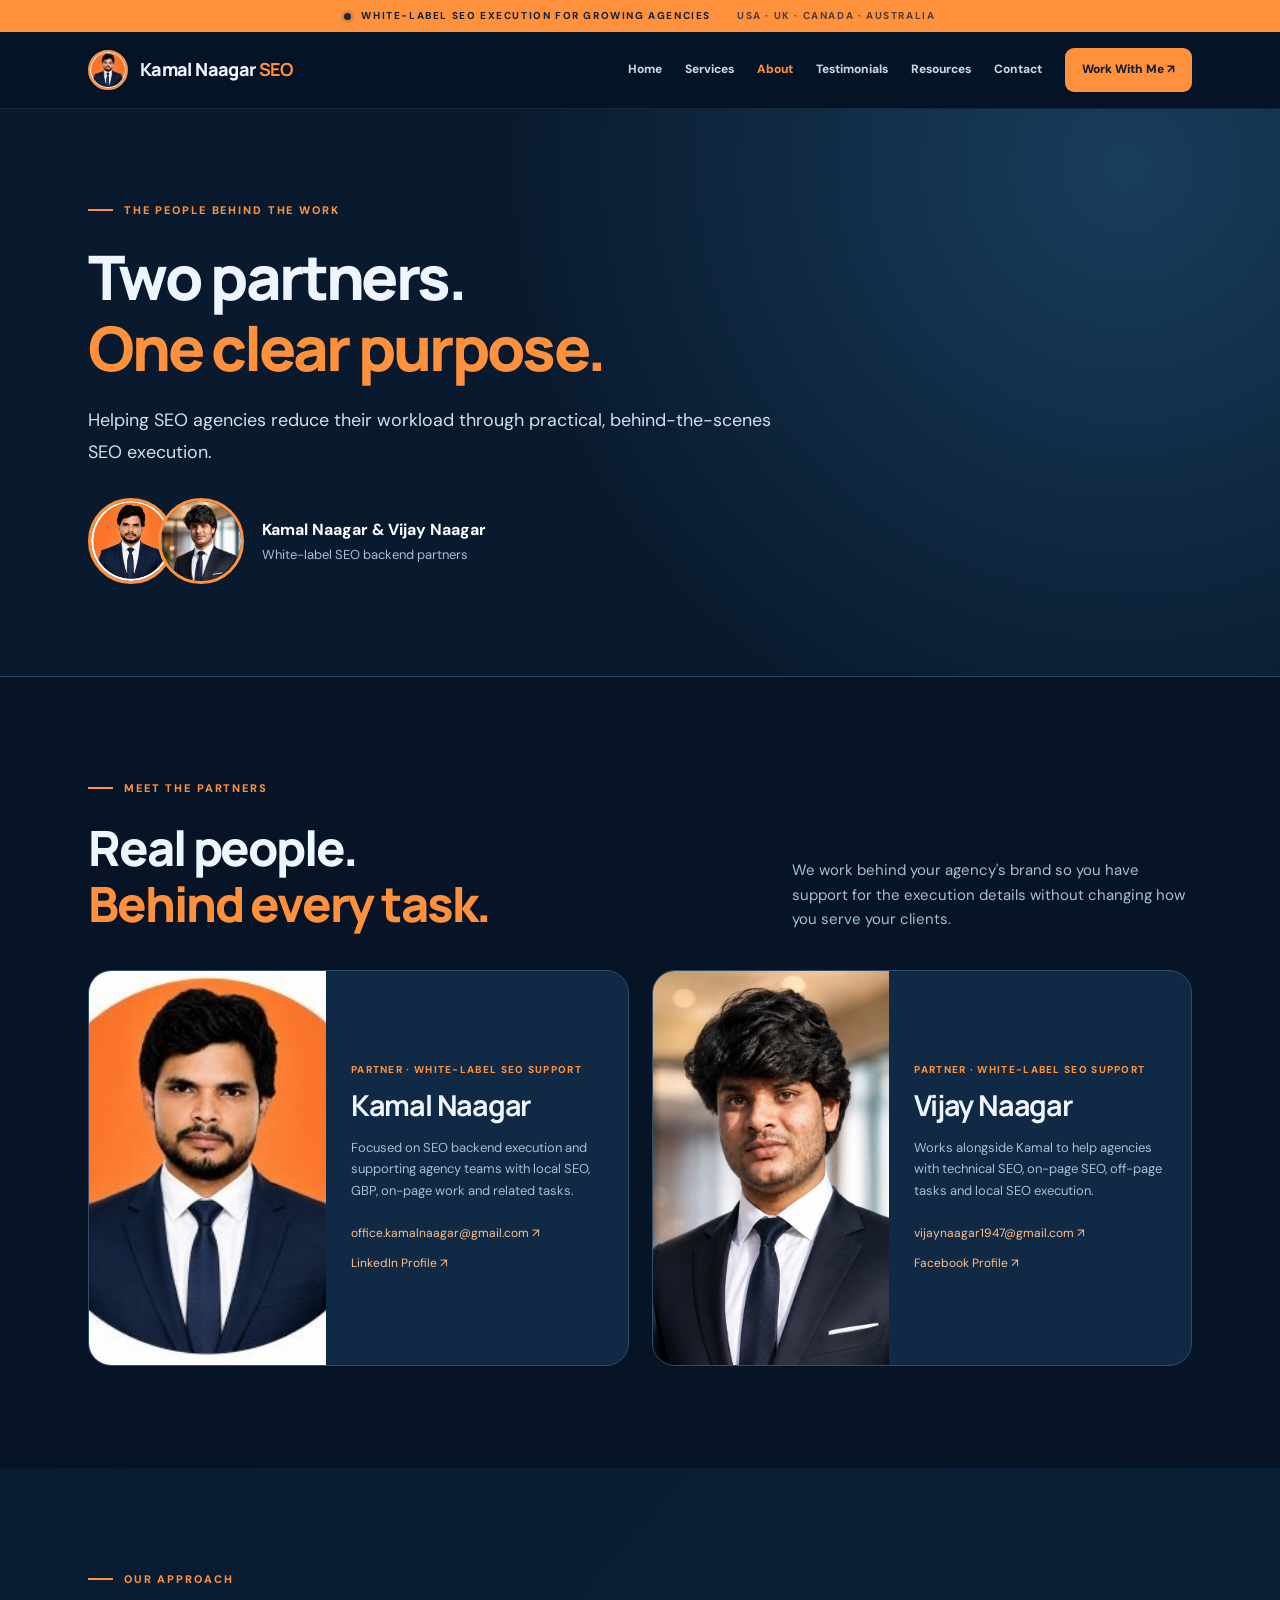
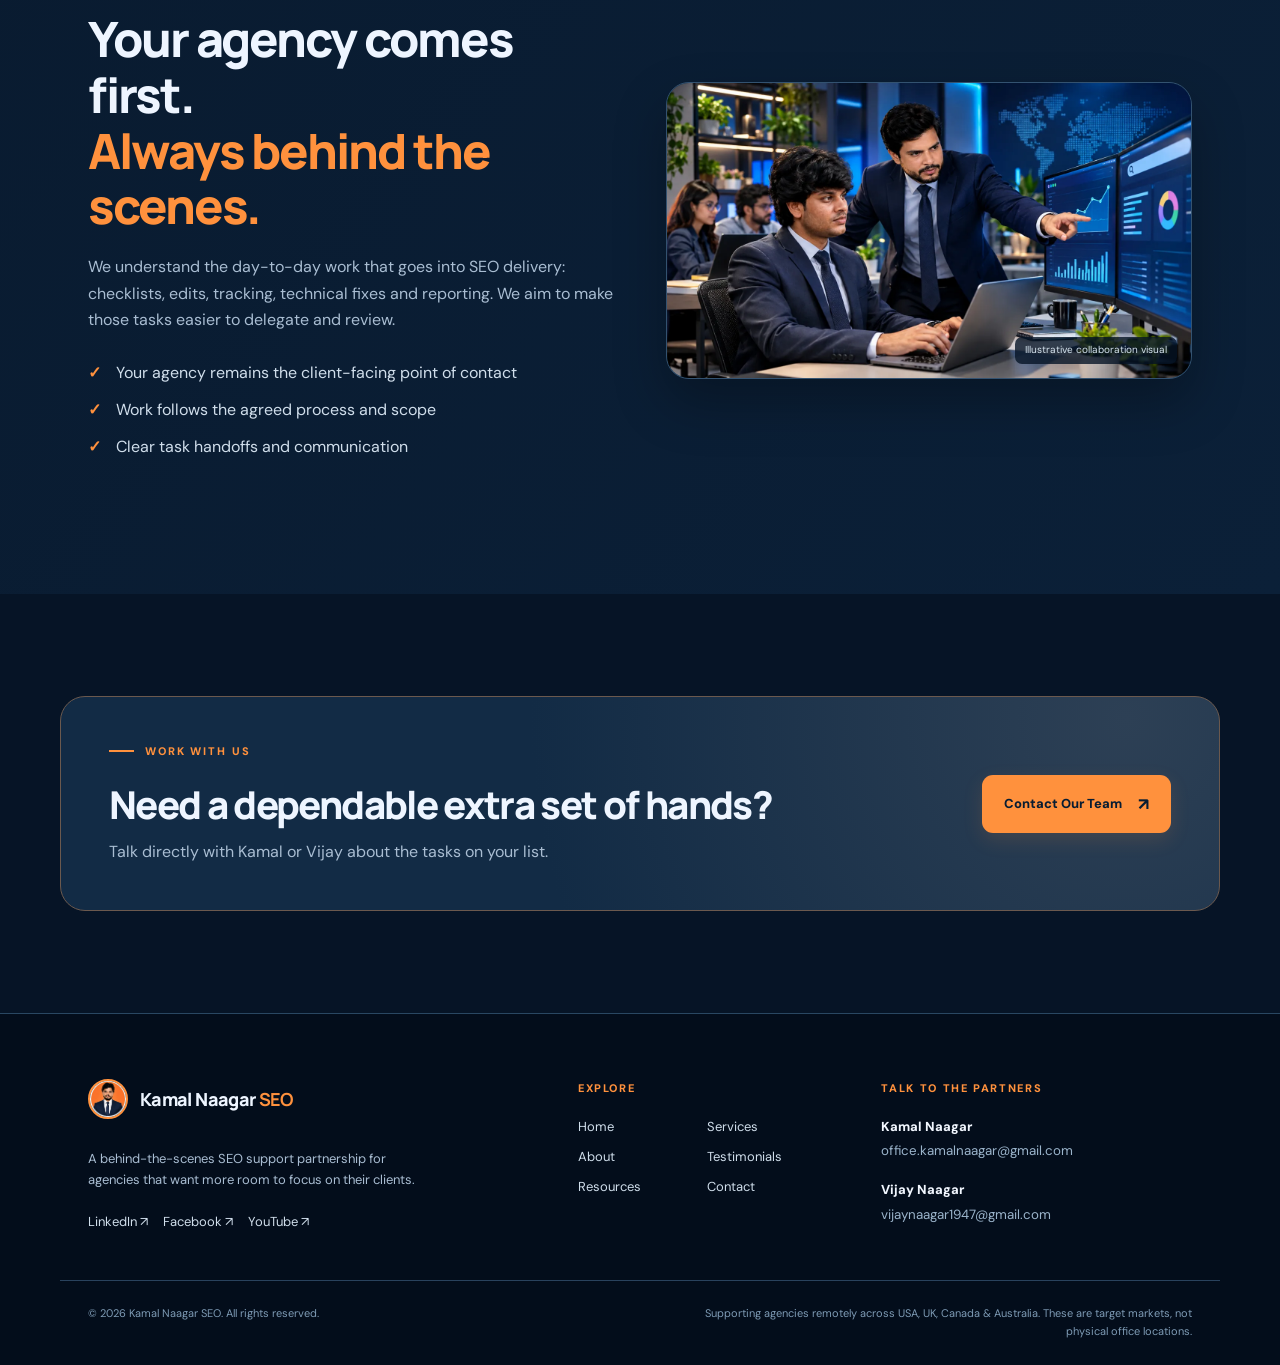
==== commit 4abda486: "Add files via upload" ====
--- a/about.html
+++ b/about.html
@@ -20,4 +20,20 @@
 @media(max-width:980px){.wrap{width:min(100% - 32px,1160px)}.hero-layout,.inner-hero-grid,.feature-row,.contact-grid{grid-template-columns:1fr}.hero-art{max-width:660px}.service-grid{grid-template-columns:repeat(2,minmax(0,1fr))}.team-grid{grid-template-columns:1fr}.testimonial-grid{grid-template-columns:repeat(2,minmax(0,1fr))}}
 @media(max-width:640px){.wrap{width:min(100% - 28px,1160px)}.service-grid,.testimonial-grid,.form-row{grid-template-columns:1fr}.team-card{display:block}.team-photo{height:330px}.team-photo img{min-height:0;height:100%;width:100%}.hero-layout{padding-top:54px}.inner-hero{padding-top:64px}.contact-panel,.contact-side{padding:22px}.hero-art{width:100%}.hero-actions .btn{width:100%}.site-header .logo span{font-size:14px}}
 
-</style><link href="styles.css" rel="stylesheet"/><script defer="" src="site.js"></script></head><body><div class="topline"><span class="pulse"></span> WHITE-LABEL SEO EXECUTION FOR GROWING AGENCIES <span class="topline-right">USA · UK · CANADA · AUSTRALIA</span></div><header class="site-header"><div class="wrap nav-row"><a class="logo" href="index.html"><img alt="Kamal Naagar portrait mark" height="38" src="kamal.jpg" width="38"/><span>Kamal Naagar <b>SEO</b></span></a><button aria-controls="nav-links" aria-expanded="false" aria-label="Open navigation" class="menu-toggle" type="button"><span></span><span></span><span></span></button><nav aria-label="Main navigation" class="nav-links" id="nav-links"><a href="index.html">Home</a><a href="services.html">Services</a><a aria-current="page" href="about.html">About</a><a href="testimonials.html">Testimonials</a><a href="resources.html">Resources</a><a href="contact.html">Contact</a><a class="nav-cta" href="mailto:office.kamalnaagar@gmail.com?subject=White-Label%20SEO%20Backend%20Support%20Inquiry">Work With Me ↗</a></nav></div></header><main><section class="inner-hero about-hero"><div class="wrap"><div class="kicker"><span></span>THE PEOPLE BEHIND THE WORK</div><h1>Two partners.<br/><span>One clear purpose.</span></h1><p class="intro">Helping SEO agencies reduce their workload through practical, behind-the-scenes SEO execution.</p><div class="team-portraits"><img alt="Kamal Naagar" src="kamal.jpg"/><img alt="Vijay Naagar" src="vijay.jpg"/><div><strong>Kamal Naagar &amp; Vijay Naagar</strong><span>White-label SEO backend partners</span></div></div></div></section><section class="section"><div class="wrap"><div class="kicker"><span></span>MEET THE PARTNERS</div><div class="section-heading"><h2>Real people.<br/><em>Behind every task.</em></h2><p>We work behind your agency's brand so you have support for the execution details without changing how you serve your clients.</p></div><div class="team-grid"><article class="team-card"><div class="team-photo"><img alt="Portrait of Kamal Naagar" src="kamal.jpg"/></div><div class="team-body"><span class="role-label">PARTNER · WHITE-LABEL SEO SUPPORT</span><h3>Kamal Naagar</h3><p>Focused on SEO backend execution and supporting agency teams with local SEO, GBP, on-page work and related tasks.</p><a href="mailto:office.kamalnaagar@gmail.com">office.kamalnaagar@gmail.com ↗</a><a href="https://in.linkedin.com/in/kamal-naagar-seo" rel="noopener noreferrer" target="_blank">LinkedIn Profile ↗</a></div></article><article class="team-card"><div class="team-photo"><img alt="Portrait of Vijay Naagar" src="vijay.jpg"/></div><div class="team-body"><span class="role-label">PARTNER · WHITE-LABEL SEO SUPPORT</span><h3>Vijay Naagar</h3><p>Works alongside Kamal to help agencies with technical SEO, on-page SEO, off-page tasks and local SEO execution.</p><a href="mailto:vijaynaagar1947@gmail.com">vijaynaagar1947@gmail.com ↗</a><a href="https://www.facebook.com/vijay.naagar.7" rel="noopener noreferrer" target="_blank">Facebook Profile ↗</a></div></article></div></div></section><section class="section section-alt"><div class="wrap feature-row"><div class="feature-text"><div class="kicker"><span></span>OUR APPROACH</div><h2>Your agency comes first.<br/><em>Always behind the scenes.</em></h2><p>We understand the day-to-day work that goes into SEO delivery: checklists, edits, tracking, technical fixes and reporting. We aim to make those tasks easier to delegate and review.</p><ul class="tick-list"><li>Your agency remains the client-facing point of contact</li><li>Work follows the agreed process and scope</li><li>Clear task handoffs and communication</li></ul></div><div class="feature-image"><img alt="Illustrative team collaboration and SEO dashboards" height="900" loading="lazy" src="workflow.webp" width="1400"/><span class="image-note">Illustrative collaboration visual</span></div></div></section><section class="section"><div class="wrap cta-band"><div><div class="kicker"><span></span>WORK WITH US</div><h2>Need a dependable extra set of hands?</h2><p>Talk directly with Kamal or Vijay about the tasks on your list.</p></div><a class="btn btn-primary" href="mailto:office.kamalnaagar@gmail.com?subject=White-Label%20SEO%20Backend%20Support%20Inquiry">Contact Our Team <span aria-hidden="true">↗</span></a></div></section></main><footer class="site-footer"><div class="wrap footer-main"><div class="foot-about"><a class="logo" href="index.html"><img alt="Kamal Naagar portrait mark" height="38" src="kamal.jpg" width="38"/><span>Kamal Naagar <b>SEO</b></span></a><p>A behind-the-scenes SEO support partnership for agencies that want more room to focus on their clients.</p><div class="social-links"><a href="https://in.linkedin.com/in/kamal-naagar-seo" rel="noopener noreferrer" target="_blank">LinkedIn ↗</a><a href="https://www.facebook.com/kamal.naagar.5" rel="noopener noreferrer" target="_blank">Facebook ↗</a><a href="https://www.youtube.com/@kamalnaagarseo" rel="noopener noreferrer" target="_blank">YouTube ↗</a></div></div><div><span class="foot-label">Explore</span><div class="footer-nav"><a href="index.html">Home</a><a href="services.html">Services</a><a href="about.html">About</a><a href="testimonials.html">Testimonials</a><a href="resources.html">Resources</a><a href="contact.html">Contact</a></div></div><div><span class="foot-label">Talk to the partners</span><a class="foot-email" href="mailto:office.kamalnaagar@gmail.com">Kamal Naagar</a><small>office.kamalnaagar@gmail.com</small><a class="foot-email" href="mailto:vijaynaagar1947@gmail.com">Vijay Naagar</a><small>vijaynaagar1947@gmail.com</small></div></div><div class="wrap bottomline"><span>© 2026 Kamal Naagar SEO. All rights reserved.</span><span>Supporting agencies remotely across USA, UK, Canada &amp; Australia. These are target markets, not physical office locations.</span></div></footer></body></html>+</style><link href="styles.css" rel="stylesheet"/><script defer="" src="site.js"></script><style>
+/* FINAL IMAGE LAYOUT: keep entire original illustrations visible */
+.hero-layout{grid-template-columns:minmax(0,.95fr) minmax(0,1.05fr);gap:54px}
+.hero-art{width:100%;min-width:0;padding-bottom:28px}
+.art-frame{width:100%;overflow:hidden;border-radius:22px}
+.art-frame>img{width:100%;height:auto;aspect-ratio:16/9;object-fit:contain;object-position:center;display:block}
+.editorial-image img,.feature-image img{width:100%;height:auto;aspect-ratio:16/9;object-fit:contain;object-position:center;display:block}
+.inner-hero-image img{width:100%;height:auto;aspect-ratio:16/9;object-fit:contain;object-position:center;display:block;border-radius:13px}
+.hero-partners{right:10px;bottom:0}
+.editorial-image,.feature-image{overflow:hidden}
+.editorial-grid,.feature-row{grid-template-columns:minmax(0,1fr) minmax(0,1fr);gap:52px}
+.image-badge{bottom:12px;left:12px;right:12px}
+.team-photo img{object-position:center 18%}
+.testimonial-visual img{object-fit:cover;object-position:center}
+@media(max-width:980px){.hero-layout,.editorial-grid,.feature-row,.inner-hero-grid{grid-template-columns:minmax(0,1fr)}.hero-art{max-width:720px}.hero-partners{right:5px}.inner-hero-image,.feature-image{max-width:100%;margin:0}}
+@media(max-width:620px){.hero-art{padding-bottom:34px}.art-frame>img,.editorial-image img,.feature-image img,.inner-hero-image img{aspect-ratio:16/9;object-fit:contain}.hero-partners{right:0;bottom:0}.image-badge{padding:10px 12px}.inner-hero-image{padding:7px}}
+</style></head><body><div class="topline"><span class="pulse"></span> WHITE-LABEL SEO EXECUTION FOR GROWING AGENCIES <span class="topline-right">USA · UK · CANADA · AUSTRALIA</span></div><header class="site-header"><div class="wrap nav-row"><a class="logo" href="index.html"><img alt="Kamal Naagar portrait mark" height="38" src="kamal.jpg" width="38"/><span>Kamal Naagar <b>SEO</b></span></a><button aria-controls="nav-links" aria-expanded="false" aria-label="Open navigation" class="menu-toggle" type="button"><span></span><span></span><span></span></button><nav aria-label="Main navigation" class="nav-links" id="nav-links"><a href="index.html">Home</a><a href="services.html">Services</a><a aria-current="page" href="about.html">About</a><a href="testimonials.html">Testimonials</a><a href="resources.html">Resources</a><a href="contact.html">Contact</a><a class="nav-cta" href="mailto:office.kamalnaagar@gmail.com?subject=White-Label%20SEO%20Backend%20Support%20Inquiry">Work With Me ↗</a></nav></div></header><main><section class="inner-hero about-hero"><div class="wrap"><div class="kicker"><span></span>THE PEOPLE BEHIND THE WORK</div><h1>Two partners.<br/><span>One clear purpose.</span></h1><p class="intro">Helping SEO agencies reduce their workload through practical, behind-the-scenes SEO execution.</p><div class="team-portraits"><img alt="Kamal Naagar" src="kamal.jpg"/><img alt="Vijay Naagar" src="vijay.jpg"/><div><strong>Kamal Naagar &amp; Vijay Naagar</strong><span>White-label SEO backend partners</span></div></div></div></section><section class="section"><div class="wrap"><div class="kicker"><span></span>MEET THE PARTNERS</div><div class="section-heading"><h2>Real people.<br/><em>Behind every task.</em></h2><p>We work behind your agency's brand so you have support for the execution details without changing how you serve your clients.</p></div><div class="team-grid"><article class="team-card"><div class="team-photo"><img alt="Portrait of Kamal Naagar" src="kamal.jpg"/></div><div class="team-body"><span class="role-label">PARTNER · WHITE-LABEL SEO SUPPORT</span><h3>Kamal Naagar</h3><p>Focused on SEO backend execution and supporting agency teams with local SEO, GBP, on-page work and related tasks.</p><a href="mailto:office.kamalnaagar@gmail.com">office.kamalnaagar@gmail.com ↗</a><a href="https://in.linkedin.com/in/kamal-naagar-seo" rel="noopener noreferrer" target="_blank">LinkedIn Profile ↗</a></div></article><article class="team-card"><div class="team-photo"><img alt="Portrait of Vijay Naagar" src="vijay.jpg"/></div><div class="team-body"><span class="role-label">PARTNER · WHITE-LABEL SEO SUPPORT</span><h3>Vijay Naagar</h3><p>Works alongside Kamal to help agencies with technical SEO, on-page SEO, off-page tasks and local SEO execution.</p><a href="mailto:vijaynaagar1947@gmail.com">vijaynaagar1947@gmail.com ↗</a><a href="https://www.facebook.com/vijay.naagar.7" rel="noopener noreferrer" target="_blank">Facebook Profile ↗</a></div></article></div></div></section><section class="section section-alt"><div class="wrap feature-row"><div class="feature-text"><div class="kicker"><span></span>OUR APPROACH</div><h2>Your agency comes first.<br/><em>Always behind the scenes.</em></h2><p>We understand the day-to-day work that goes into SEO delivery: checklists, edits, tracking, technical fixes and reporting. We aim to make those tasks easier to delegate and review.</p><ul class="tick-list"><li>Your agency remains the client-facing point of contact</li><li>Work follows the agreed process and scope</li><li>Clear task handoffs and communication</li></ul></div><div class="feature-image"><img alt="Illustrative team collaboration and SEO dashboards" height="900" loading="lazy" src="workflow.webp" width="1400"/><span class="image-note">Illustrative collaboration visual</span></div></div></section><section class="section"><div class="wrap cta-band"><div><div class="kicker"><span></span>WORK WITH US</div><h2>Need a dependable extra set of hands?</h2><p>Talk directly with Kamal or Vijay about the tasks on your list.</p></div><a class="btn btn-primary" href="mailto:office.kamalnaagar@gmail.com?subject=White-Label%20SEO%20Backend%20Support%20Inquiry">Contact Our Team <span aria-hidden="true">↗</span></a></div></section></main><footer class="site-footer"><div class="wrap footer-main"><div class="foot-about"><a class="logo" href="index.html"><img alt="Kamal Naagar portrait mark" height="38" src="kamal.jpg" width="38"/><span>Kamal Naagar <b>SEO</b></span></a><p>A behind-the-scenes SEO support partnership for agencies that want more room to focus on their clients.</p><div class="social-links"><a href="https://in.linkedin.com/in/kamal-naagar-seo" rel="noopener noreferrer" target="_blank">LinkedIn ↗</a><a href="https://www.facebook.com/kamal.naagar.5" rel="noopener noreferrer" target="_blank">Facebook ↗</a><a href="https://www.youtube.com/@kamalnaagarseo" rel="noopener noreferrer" target="_blank">YouTube ↗</a></div></div><div><span class="foot-label">Explore</span><div class="footer-nav"><a href="index.html">Home</a><a href="services.html">Services</a><a href="about.html">About</a><a href="testimonials.html">Testimonials</a><a href="resources.html">Resources</a><a href="contact.html">Contact</a></div></div><div><span class="foot-label">Talk to the partners</span><a class="foot-email" href="mailto:office.kamalnaagar@gmail.com">Kamal Naagar</a><small>office.kamalnaagar@gmail.com</small><a class="foot-email" href="mailto:vijaynaagar1947@gmail.com">Vijay Naagar</a><small>vijaynaagar1947@gmail.com</small></div></div><div class="wrap bottomline"><span>© 2026 Kamal Naagar SEO. All rights reserved.</span><span>Supporting agencies remotely across USA, UK, Canada &amp; Australia. These are target markets, not physical office locations.</span></div></footer></body></html>
--- a/styles.css
+++ b/styles.css
@@ -16,3 +16,59 @@
 .testimonial-visual img{width:100%;height:100%;object-fit:cover}
 @media(max-width:980px){.wrap{width:min(100% - 32px,1160px)}.hero-layout,.inner-hero-grid,.feature-row,.contact-grid{grid-template-columns:1fr}.hero-art{max-width:660px}.service-grid{grid-template-columns:repeat(2,minmax(0,1fr))}.team-grid{grid-template-columns:1fr}.testimonial-grid{grid-template-columns:repeat(2,minmax(0,1fr))}}
 @media(max-width:640px){.wrap{width:min(100% - 28px,1160px)}.service-grid,.testimonial-grid,.form-row{grid-template-columns:1fr}.team-card{display:block}.team-photo{height:330px}.team-photo img{min-height:0;height:100%;width:100%}.hero-layout{padding-top:54px}.inner-hero{padding-top:64px}.contact-panel,.contact-side{padding:22px}.hero-art{width:100%}.hero-actions .btn{width:100%}.site-header .logo span{font-size:14px}}
+
+
+/* --- services-page image refinements --- */
+.inner-hero-image{
+  max-width:560px;
+  margin-left:auto;
+  box-shadow:0 26px 60px rgba(0,0,0,.34);
+}
+.inner-hero-image img{
+  width:100%;
+  height:auto;
+  aspect-ratio:16/10;
+  object-fit:cover;
+  object-position:center center;
+}
+.feature-row{
+  grid-template-columns:minmax(0,.95fr) minmax(0,1.05fr);
+}
+.feature-image{
+  max-width:560px;
+  margin-left:auto;
+  box-shadow:0 24px 52px rgba(0,0,0,.28);
+}
+.feature-image img{
+  width:100%;
+  height:auto;
+  aspect-ratio:16/10;
+  object-fit:cover;
+  object-position:center center;
+}
+@media(max-width:980px){
+  .inner-hero-image,.feature-image{
+    max-width:100%;
+    margin-left:0;
+  }
+  .feature-row{
+    grid-template-columns:1fr;
+  }
+}
+
+
+/* FINAL IMAGE LAYOUT: keep entire original illustrations visible */
+.hero-layout{grid-template-columns:minmax(0,.95fr) minmax(0,1.05fr);gap:54px}
+.hero-art{width:100%;min-width:0;padding-bottom:28px}
+.art-frame{width:100%;overflow:hidden;border-radius:22px}
+.art-frame>img{width:100%;height:auto;aspect-ratio:16/9;object-fit:contain;object-position:center;display:block}
+.editorial-image img,.feature-image img{width:100%;height:auto;aspect-ratio:16/9;object-fit:contain;object-position:center;display:block}
+.inner-hero-image img{width:100%;height:auto;aspect-ratio:16/9;object-fit:contain;object-position:center;display:block;border-radius:13px}
+.hero-partners{right:10px;bottom:0}
+.editorial-image,.feature-image{overflow:hidden}
+.editorial-grid,.feature-row{grid-template-columns:minmax(0,1fr) minmax(0,1fr);gap:52px}
+.image-badge{bottom:12px;left:12px;right:12px}
+.team-photo img{object-position:center 18%}
+.testimonial-visual img{object-fit:cover;object-position:center}
+@media(max-width:980px){.hero-layout,.editorial-grid,.feature-row,.inner-hero-grid{grid-template-columns:minmax(0,1fr)}.hero-art{max-width:720px}.hero-partners{right:5px}.inner-hero-image,.feature-image{max-width:100%;margin:0}}
+@media(max-width:620px){.hero-art{padding-bottom:34px}.art-frame>img,.editorial-image img,.feature-image img,.inner-hero-image img{aspect-ratio:16/9;object-fit:contain}.hero-partners{right:0;bottom:0}.image-badge{padding:10px 12px}.inner-hero-image{padding:7px}}
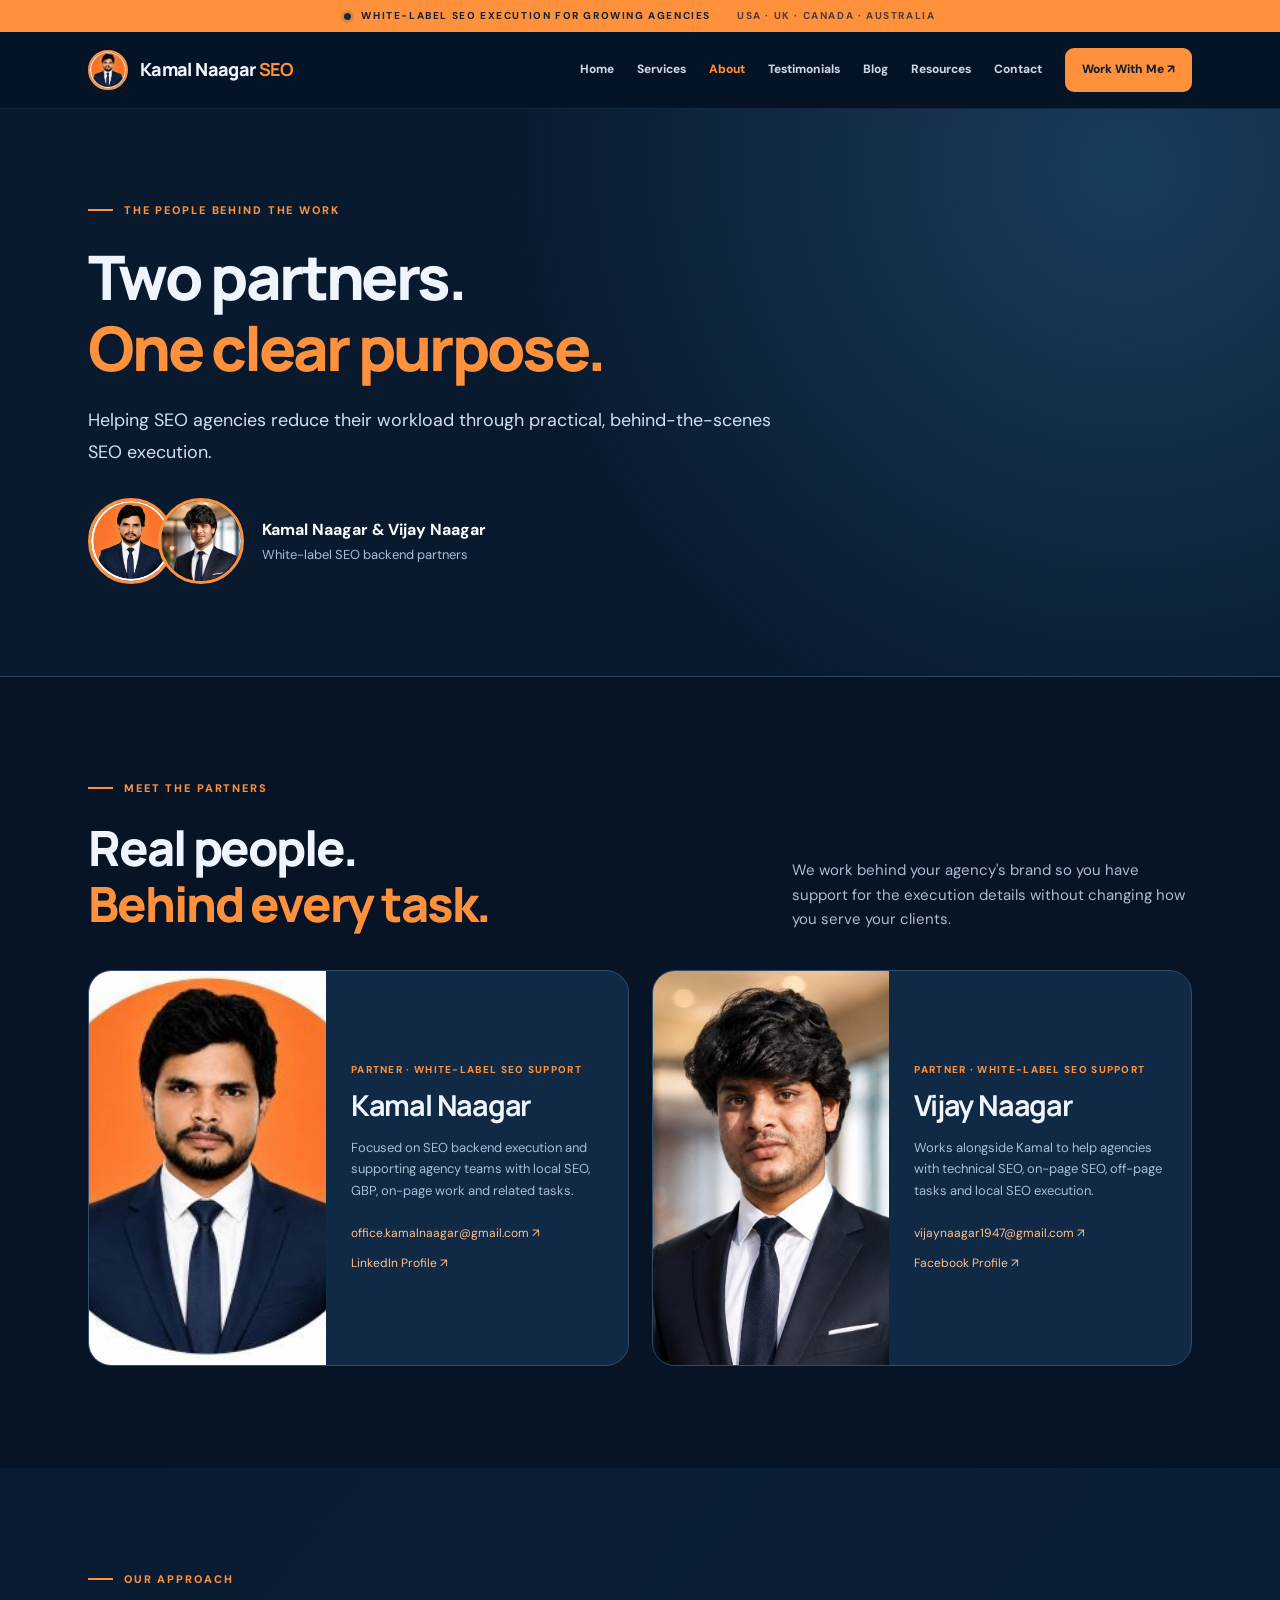
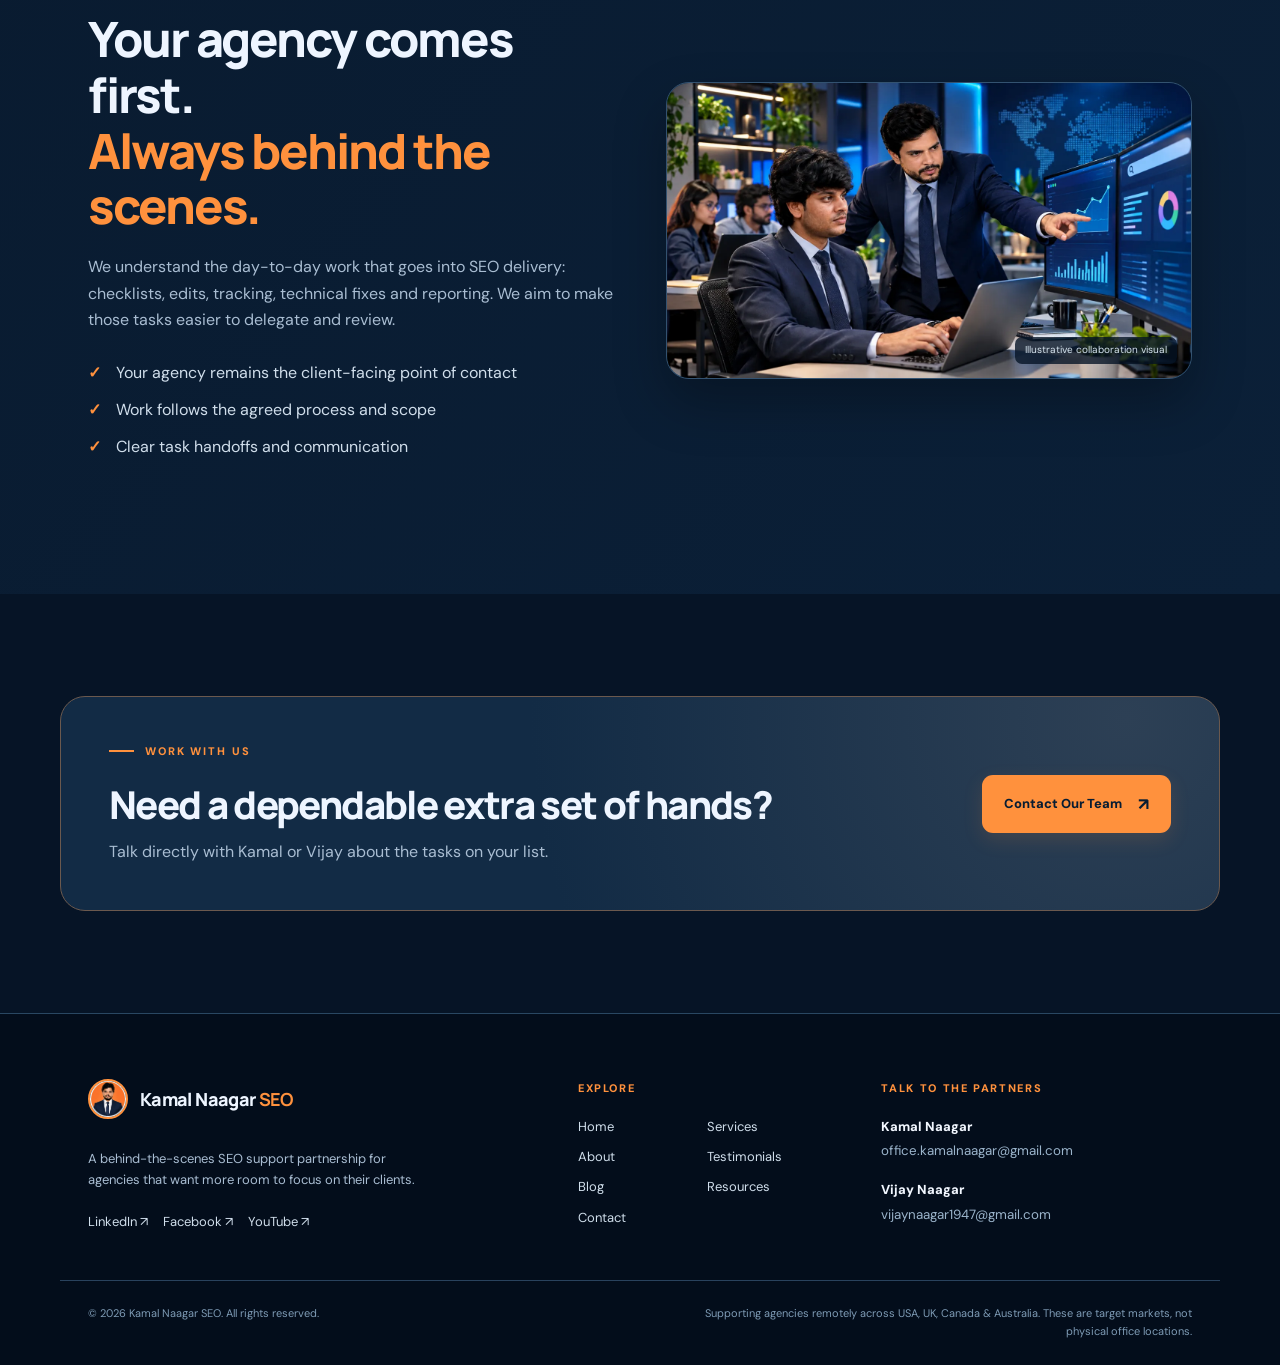
==== commit c363ec99: "Add files via upload" ====
--- a/about.html
+++ b/about.html
@@ -36,4 +36,4 @@
 .testimonial-visual img{object-fit:cover;object-position:center}
 @media(max-width:980px){.hero-layout,.editorial-grid,.feature-row,.inner-hero-grid{grid-template-columns:minmax(0,1fr)}.hero-art{max-width:720px}.hero-partners{right:5px}.inner-hero-image,.feature-image{max-width:100%;margin:0}}
 @media(max-width:620px){.hero-art{padding-bottom:34px}.art-frame>img,.editorial-image img,.feature-image img,.inner-hero-image img{aspect-ratio:16/9;object-fit:contain}.hero-partners{right:0;bottom:0}.image-badge{padding:10px 12px}.inner-hero-image{padding:7px}}
-</style></head><body><div class="topline"><span class="pulse"></span> WHITE-LABEL SEO EXECUTION FOR GROWING AGENCIES <span class="topline-right">USA · UK · CANADA · AUSTRALIA</span></div><header class="site-header"><div class="wrap nav-row"><a class="logo" href="index.html"><img alt="Kamal Naagar portrait mark" height="38" src="kamal.jpg" width="38"/><span>Kamal Naagar <b>SEO</b></span></a><button aria-controls="nav-links" aria-expanded="false" aria-label="Open navigation" class="menu-toggle" type="button"><span></span><span></span><span></span></button><nav aria-label="Main navigation" class="nav-links" id="nav-links"><a href="index.html">Home</a><a href="services.html">Services</a><a aria-current="page" href="about.html">About</a><a href="testimonials.html">Testimonials</a><a href="resources.html">Resources</a><a href="contact.html">Contact</a><a class="nav-cta" href="mailto:office.kamalnaagar@gmail.com?subject=White-Label%20SEO%20Backend%20Support%20Inquiry">Work With Me ↗</a></nav></div></header><main><section class="inner-hero about-hero"><div class="wrap"><div class="kicker"><span></span>THE PEOPLE BEHIND THE WORK</div><h1>Two partners.<br/><span>One clear purpose.</span></h1><p class="intro">Helping SEO agencies reduce their workload through practical, behind-the-scenes SEO execution.</p><div class="team-portraits"><img alt="Kamal Naagar" src="kamal.jpg"/><img alt="Vijay Naagar" src="vijay.jpg"/><div><strong>Kamal Naagar &amp; Vijay Naagar</strong><span>White-label SEO backend partners</span></div></div></div></section><section class="section"><div class="wrap"><div class="kicker"><span></span>MEET THE PARTNERS</div><div class="section-heading"><h2>Real people.<br/><em>Behind every task.</em></h2><p>We work behind your agency's brand so you have support for the execution details without changing how you serve your clients.</p></div><div class="team-grid"><article class="team-card"><div class="team-photo"><img alt="Portrait of Kamal Naagar" src="kamal.jpg"/></div><div class="team-body"><span class="role-label">PARTNER · WHITE-LABEL SEO SUPPORT</span><h3>Kamal Naagar</h3><p>Focused on SEO backend execution and supporting agency teams with local SEO, GBP, on-page work and related tasks.</p><a href="mailto:office.kamalnaagar@gmail.com">office.kamalnaagar@gmail.com ↗</a><a href="https://in.linkedin.com/in/kamal-naagar-seo" rel="noopener noreferrer" target="_blank">LinkedIn Profile ↗</a></div></article><article class="team-card"><div class="team-photo"><img alt="Portrait of Vijay Naagar" src="vijay.jpg"/></div><div class="team-body"><span class="role-label">PARTNER · WHITE-LABEL SEO SUPPORT</span><h3>Vijay Naagar</h3><p>Works alongside Kamal to help agencies with technical SEO, on-page SEO, off-page tasks and local SEO execution.</p><a href="mailto:vijaynaagar1947@gmail.com">vijaynaagar1947@gmail.com ↗</a><a href="https://www.facebook.com/vijay.naagar.7" rel="noopener noreferrer" target="_blank">Facebook Profile ↗</a></div></article></div></div></section><section class="section section-alt"><div class="wrap feature-row"><div class="feature-text"><div class="kicker"><span></span>OUR APPROACH</div><h2>Your agency comes first.<br/><em>Always behind the scenes.</em></h2><p>We understand the day-to-day work that goes into SEO delivery: checklists, edits, tracking, technical fixes and reporting. We aim to make those tasks easier to delegate and review.</p><ul class="tick-list"><li>Your agency remains the client-facing point of contact</li><li>Work follows the agreed process and scope</li><li>Clear task handoffs and communication</li></ul></div><div class="feature-image"><img alt="Illustrative team collaboration and SEO dashboards" height="900" loading="lazy" src="workflow.webp" width="1400"/><span class="image-note">Illustrative collaboration visual</span></div></div></section><section class="section"><div class="wrap cta-band"><div><div class="kicker"><span></span>WORK WITH US</div><h2>Need a dependable extra set of hands?</h2><p>Talk directly with Kamal or Vijay about the tasks on your list.</p></div><a class="btn btn-primary" href="mailto:office.kamalnaagar@gmail.com?subject=White-Label%20SEO%20Backend%20Support%20Inquiry">Contact Our Team <span aria-hidden="true">↗</span></a></div></section></main><footer class="site-footer"><div class="wrap footer-main"><div class="foot-about"><a class="logo" href="index.html"><img alt="Kamal Naagar portrait mark" height="38" src="kamal.jpg" width="38"/><span>Kamal Naagar <b>SEO</b></span></a><p>A behind-the-scenes SEO support partnership for agencies that want more room to focus on their clients.</p><div class="social-links"><a href="https://in.linkedin.com/in/kamal-naagar-seo" rel="noopener noreferrer" target="_blank">LinkedIn ↗</a><a href="https://www.facebook.com/kamal.naagar.5" rel="noopener noreferrer" target="_blank">Facebook ↗</a><a href="https://www.youtube.com/@kamalnaagarseo" rel="noopener noreferrer" target="_blank">YouTube ↗</a></div></div><div><span class="foot-label">Explore</span><div class="footer-nav"><a href="index.html">Home</a><a href="services.html">Services</a><a href="about.html">About</a><a href="testimonials.html">Testimonials</a><a href="resources.html">Resources</a><a href="contact.html">Contact</a></div></div><div><span class="foot-label">Talk to the partners</span><a class="foot-email" href="mailto:office.kamalnaagar@gmail.com">Kamal Naagar</a><small>office.kamalnaagar@gmail.com</small><a class="foot-email" href="mailto:vijaynaagar1947@gmail.com">Vijay Naagar</a><small>vijaynaagar1947@gmail.com</small></div></div><div class="wrap bottomline"><span>© 2026 Kamal Naagar SEO. All rights reserved.</span><span>Supporting agencies remotely across USA, UK, Canada &amp; Australia. These are target markets, not physical office locations.</span></div></footer></body></html>+</style></head><body><div class="topline"><span class="pulse"></span> WHITE-LABEL SEO EXECUTION FOR GROWING AGENCIES <span class="topline-right">USA · UK · CANADA · AUSTRALIA</span></div><header class="site-header"><div class="wrap nav-row"><a class="logo" href="index.html"><img alt="Kamal Naagar portrait mark" height="38" src="kamal.jpg" width="38"/><span>Kamal Naagar <b>SEO</b></span></a><button aria-controls="nav-links" aria-expanded="false" aria-label="Open navigation" class="menu-toggle" type="button"><span></span><span></span><span></span></button><nav aria-label="Main navigation" class="nav-links" id="nav-links"><a href="index.html">Home</a><a href="services.html">Services</a><a aria-current="page" href="about.html">About</a><a href="testimonials.html">Testimonials</a><a href="blog.html">Blog</a><a href="resources.html">Resources</a><a href="contact.html">Contact</a><a class="nav-cta" href="mailto:office.kamalnaagar@gmail.com?subject=White-Label%20SEO%20Backend%20Support%20Inquiry">Work With Me ↗</a></nav></div></header><main><section class="inner-hero about-hero"><div class="wrap"><div class="kicker"><span></span>THE PEOPLE BEHIND THE WORK</div><h1>Two partners.<br/><span>One clear purpose.</span></h1><p class="intro">Helping SEO agencies reduce their workload through practical, behind-the-scenes SEO execution.</p><div class="team-portraits"><img alt="Kamal Naagar" src="kamal.jpg"/><img alt="Vijay Naagar" src="vijay.jpg"/><div><strong>Kamal Naagar &amp; Vijay Naagar</strong><span>White-label SEO backend partners</span></div></div></div></section><section class="section"><div class="wrap"><div class="kicker"><span></span>MEET THE PARTNERS</div><div class="section-heading"><h2>Real people.<br/><em>Behind every task.</em></h2><p>We work behind your agency's brand so you have support for the execution details without changing how you serve your clients.</p></div><div class="team-grid"><article class="team-card"><div class="team-photo"><img alt="Portrait of Kamal Naagar" src="kamal.jpg"/></div><div class="team-body"><span class="role-label">PARTNER · WHITE-LABEL SEO SUPPORT</span><h3>Kamal Naagar</h3><p>Focused on SEO backend execution and supporting agency teams with local SEO, GBP, on-page work and related tasks.</p><a href="mailto:office.kamalnaagar@gmail.com">office.kamalnaagar@gmail.com ↗</a><a href="https://in.linkedin.com/in/kamal-naagar-seo" rel="noopener noreferrer" target="_blank">LinkedIn Profile ↗</a></div></article><article class="team-card"><div class="team-photo"><img alt="Portrait of Vijay Naagar" src="vijay.jpg"/></div><div class="team-body"><span class="role-label">PARTNER · WHITE-LABEL SEO SUPPORT</span><h3>Vijay Naagar</h3><p>Works alongside Kamal to help agencies with technical SEO, on-page SEO, off-page tasks and local SEO execution.</p><a href="mailto:vijaynaagar1947@gmail.com">vijaynaagar1947@gmail.com ↗</a><a href="https://www.facebook.com/vijay.naagar.7" rel="noopener noreferrer" target="_blank">Facebook Profile ↗</a></div></article></div></div></section><section class="section section-alt"><div class="wrap feature-row"><div class="feature-text"><div class="kicker"><span></span>OUR APPROACH</div><h2>Your agency comes first.<br/><em>Always behind the scenes.</em></h2><p>We understand the day-to-day work that goes into SEO delivery: checklists, edits, tracking, technical fixes and reporting. We aim to make those tasks easier to delegate and review.</p><ul class="tick-list"><li>Your agency remains the client-facing point of contact</li><li>Work follows the agreed process and scope</li><li>Clear task handoffs and communication</li></ul></div><div class="feature-image"><img alt="Illustrative team collaboration and SEO dashboards" height="900" loading="lazy" src="workflow.webp" width="1400"/><span class="image-note">Illustrative collaboration visual</span></div></div></section><section class="section"><div class="wrap cta-band"><div><div class="kicker"><span></span>WORK WITH US</div><h2>Need a dependable extra set of hands?</h2><p>Talk directly with Kamal or Vijay about the tasks on your list.</p></div><a class="btn btn-primary" href="mailto:office.kamalnaagar@gmail.com?subject=White-Label%20SEO%20Backend%20Support%20Inquiry">Contact Our Team <span aria-hidden="true">↗</span></a></div></section></main><footer class="site-footer"><div class="wrap footer-main"><div class="foot-about"><a class="logo" href="index.html"><img alt="Kamal Naagar portrait mark" height="38" src="kamal.jpg" width="38"/><span>Kamal Naagar <b>SEO</b></span></a><p>A behind-the-scenes SEO support partnership for agencies that want more room to focus on their clients.</p><div class="social-links"><a href="https://in.linkedin.com/in/kamal-naagar-seo" rel="noopener noreferrer" target="_blank">LinkedIn ↗</a><a href="https://www.facebook.com/kamal.naagar.5" rel="noopener noreferrer" target="_blank">Facebook ↗</a><a href="https://www.youtube.com/@kamalnaagarseo" rel="noopener noreferrer" target="_blank">YouTube ↗</a></div></div><div><span class="foot-label">Explore</span><div class="footer-nav"><a href="index.html">Home</a><a href="services.html">Services</a><a href="about.html">About</a><a href="testimonials.html">Testimonials</a><a href="blog.html">Blog</a><a href="resources.html">Resources</a><a href="contact.html">Contact</a></div></div><div><span class="foot-label">Talk to the partners</span><a class="foot-email" href="mailto:office.kamalnaagar@gmail.com">Kamal Naagar</a><small>office.kamalnaagar@gmail.com</small><a class="foot-email" href="mailto:vijaynaagar1947@gmail.com">Vijay Naagar</a><small>vijaynaagar1947@gmail.com</small></div></div><div class="wrap bottomline"><span>© 2026 Kamal Naagar SEO. All rights reserved.</span><span>Supporting agencies remotely across USA, UK, Canada &amp; Australia. These are target markets, not physical office locations.</span></div></footer></body></html>
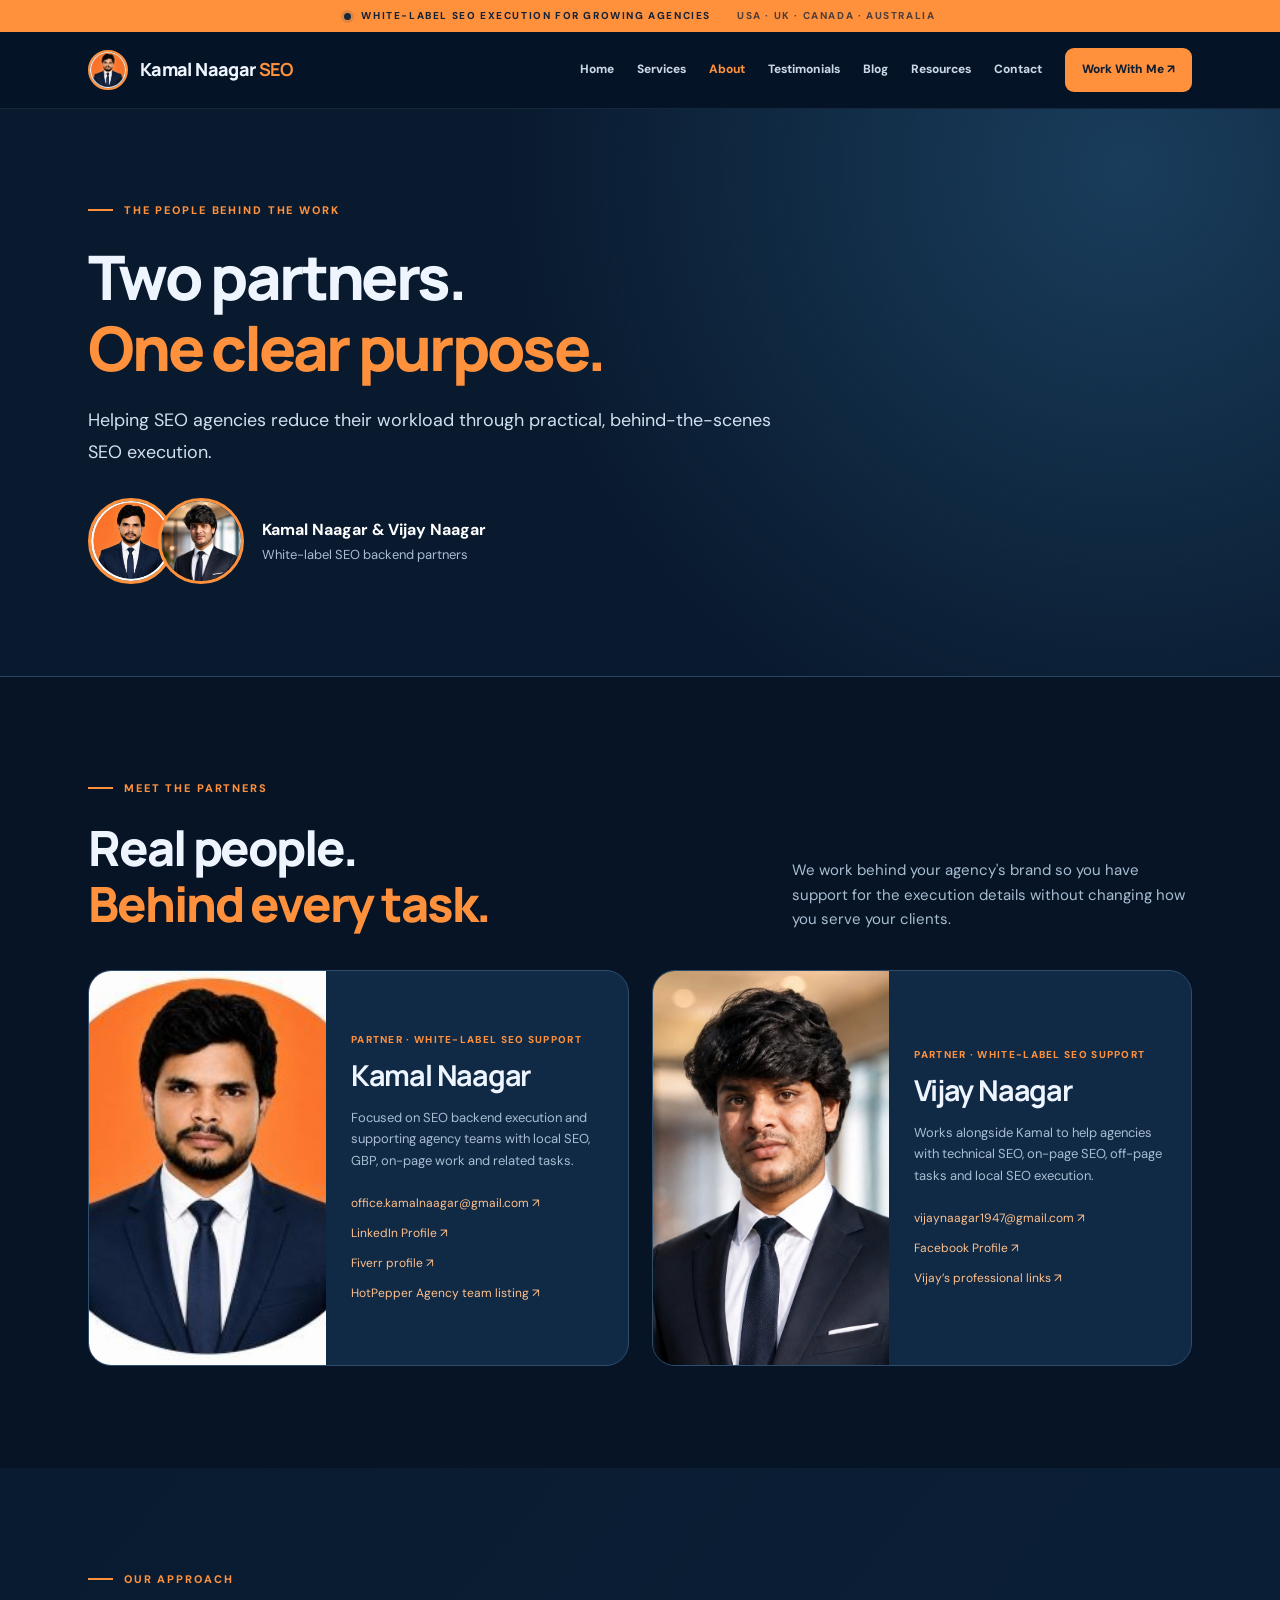
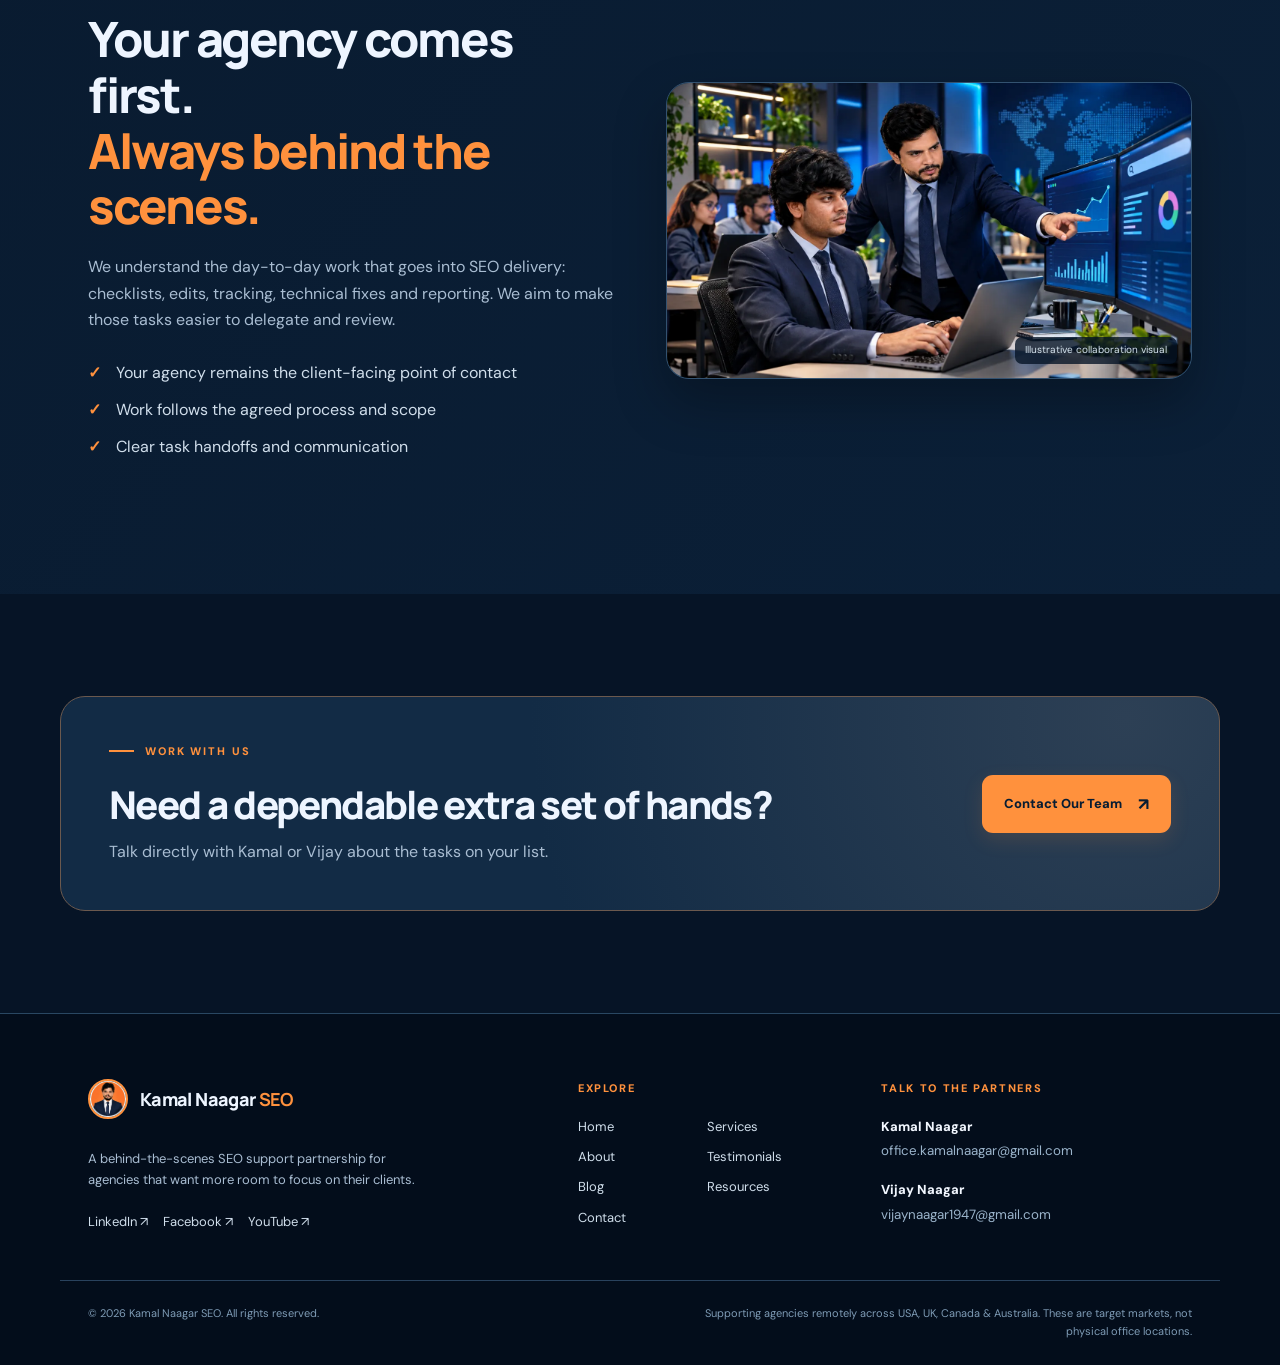
==== commit be5130a9: "Add files via upload" ====
--- a/about.html
+++ b/about.html
@@ -36,4 +36,105 @@
 .testimonial-visual img{object-fit:cover;object-position:center}
 @media(max-width:980px){.hero-layout,.editorial-grid,.feature-row,.inner-hero-grid{grid-template-columns:minmax(0,1fr)}.hero-art{max-width:720px}.hero-partners{right:5px}.inner-hero-image,.feature-image{max-width:100%;margin:0}}
 @media(max-width:620px){.hero-art{padding-bottom:34px}.art-frame>img,.editorial-image img,.feature-image img,.inner-hero-image img{aspect-ratio:16/9;object-fit:contain}.hero-partners{right:0;bottom:0}.image-badge{padding:10px 12px}.inner-hero-image{padding:7px}}
-</style></head><body><div class="topline"><span class="pulse"></span> WHITE-LABEL SEO EXECUTION FOR GROWING AGENCIES <span class="topline-right">USA · UK · CANADA · AUSTRALIA</span></div><header class="site-header"><div class="wrap nav-row"><a class="logo" href="index.html"><img alt="Kamal Naagar portrait mark" height="38" src="kamal.jpg" width="38"/><span>Kamal Naagar <b>SEO</b></span></a><button aria-controls="nav-links" aria-expanded="false" aria-label="Open navigation" class="menu-toggle" type="button"><span></span><span></span><span></span></button><nav aria-label="Main navigation" class="nav-links" id="nav-links"><a href="index.html">Home</a><a href="services.html">Services</a><a aria-current="page" href="about.html">About</a><a href="testimonials.html">Testimonials</a><a href="blog.html">Blog</a><a href="resources.html">Resources</a><a href="contact.html">Contact</a><a class="nav-cta" href="mailto:office.kamalnaagar@gmail.com?subject=White-Label%20SEO%20Backend%20Support%20Inquiry">Work With Me ↗</a></nav></div></header><main><section class="inner-hero about-hero"><div class="wrap"><div class="kicker"><span></span>THE PEOPLE BEHIND THE WORK</div><h1>Two partners.<br/><span>One clear purpose.</span></h1><p class="intro">Helping SEO agencies reduce their workload through practical, behind-the-scenes SEO execution.</p><div class="team-portraits"><img alt="Kamal Naagar" src="kamal.jpg"/><img alt="Vijay Naagar" src="vijay.jpg"/><div><strong>Kamal Naagar &amp; Vijay Naagar</strong><span>White-label SEO backend partners</span></div></div></div></section><section class="section"><div class="wrap"><div class="kicker"><span></span>MEET THE PARTNERS</div><div class="section-heading"><h2>Real people.<br/><em>Behind every task.</em></h2><p>We work behind your agency's brand so you have support for the execution details without changing how you serve your clients.</p></div><div class="team-grid"><article class="team-card"><div class="team-photo"><img alt="Portrait of Kamal Naagar" src="kamal.jpg"/></div><div class="team-body"><span class="role-label">PARTNER · WHITE-LABEL SEO SUPPORT</span><h3>Kamal Naagar</h3><p>Focused on SEO backend execution and supporting agency teams with local SEO, GBP, on-page work and related tasks.</p><a href="mailto:office.kamalnaagar@gmail.com">office.kamalnaagar@gmail.com ↗</a><a href="https://in.linkedin.com/in/kamal-naagar-seo" rel="noopener noreferrer" target="_blank">LinkedIn Profile ↗</a></div></article><article class="team-card"><div class="team-photo"><img alt="Portrait of Vijay Naagar" src="vijay.jpg"/></div><div class="team-body"><span class="role-label">PARTNER · WHITE-LABEL SEO SUPPORT</span><h3>Vijay Naagar</h3><p>Works alongside Kamal to help agencies with technical SEO, on-page SEO, off-page tasks and local SEO execution.</p><a href="mailto:vijaynaagar1947@gmail.com">vijaynaagar1947@gmail.com ↗</a><a href="https://www.facebook.com/vijay.naagar.7" rel="noopener noreferrer" target="_blank">Facebook Profile ↗</a></div></article></div></div></section><section class="section section-alt"><div class="wrap feature-row"><div class="feature-text"><div class="kicker"><span></span>OUR APPROACH</div><h2>Your agency comes first.<br/><em>Always behind the scenes.</em></h2><p>We understand the day-to-day work that goes into SEO delivery: checklists, edits, tracking, technical fixes and reporting. We aim to make those tasks easier to delegate and review.</p><ul class="tick-list"><li>Your agency remains the client-facing point of contact</li><li>Work follows the agreed process and scope</li><li>Clear task handoffs and communication</li></ul></div><div class="feature-image"><img alt="Illustrative team collaboration and SEO dashboards" height="900" loading="lazy" src="workflow.webp" width="1400"/><span class="image-note">Illustrative collaboration visual</span></div></div></section><section class="section"><div class="wrap cta-band"><div><div class="kicker"><span></span>WORK WITH US</div><h2>Need a dependable extra set of hands?</h2><p>Talk directly with Kamal or Vijay about the tasks on your list.</p></div><a class="btn btn-primary" href="mailto:office.kamalnaagar@gmail.com?subject=White-Label%20SEO%20Backend%20Support%20Inquiry">Contact Our Team <span aria-hidden="true">↗</span></a></div></section></main><footer class="site-footer"><div class="wrap footer-main"><div class="foot-about"><a class="logo" href="index.html"><img alt="Kamal Naagar portrait mark" height="38" src="kamal.jpg" width="38"/><span>Kamal Naagar <b>SEO</b></span></a><p>A behind-the-scenes SEO support partnership for agencies that want more room to focus on their clients.</p><div class="social-links"><a href="https://in.linkedin.com/in/kamal-naagar-seo" rel="noopener noreferrer" target="_blank">LinkedIn ↗</a><a href="https://www.facebook.com/kamal.naagar.5" rel="noopener noreferrer" target="_blank">Facebook ↗</a><a href="https://www.youtube.com/@kamalnaagarseo" rel="noopener noreferrer" target="_blank">YouTube ↗</a></div></div><div><span class="foot-label">Explore</span><div class="footer-nav"><a href="index.html">Home</a><a href="services.html">Services</a><a href="about.html">About</a><a href="testimonials.html">Testimonials</a><a href="blog.html">Blog</a><a href="resources.html">Resources</a><a href="contact.html">Contact</a></div></div><div><span class="foot-label">Talk to the partners</span><a class="foot-email" href="mailto:office.kamalnaagar@gmail.com">Kamal Naagar</a><small>office.kamalnaagar@gmail.com</small><a class="foot-email" href="mailto:vijaynaagar1947@gmail.com">Vijay Naagar</a><small>vijaynaagar1947@gmail.com</small></div></div><div class="wrap bottomline"><span>© 2026 Kamal Naagar SEO. All rights reserved.</span><span>Supporting agencies remotely across USA, UK, Canada &amp; Australia. These are target markets, not physical office locations.</span></div></footer></body></html>+</style><script type="application/ld+json">{
+  "@context": "https://schema.org",
+  "@graph": [
+    {
+      "@type": "Organization",
+      "@id": "https://kamalnaagarseo.github.io/#organization",
+      "name": "Kamal Naagar SEO",
+      "url": "https://kamalnaagarseo.github.io/",
+      "description": "White-label SEO backend support for SEO and digital marketing agencies, including local SEO, Google Business Profile, on-page SEO, technical tasks, citations and reporting.",
+      "email": "office.kamalnaagar@gmail.com",
+      "logo": {
+        "@type": "ImageObject",
+        "@id": "https://kamalnaagarseo.github.io/#logo",
+        "url": "https://kamalnaagarseo.github.io/kamal.jpg"
+      },
+      "sameAs": [
+        "https://in.linkedin.com/in/kamal-naagar-seo",
+        "https://www.facebook.com/kamal.naagar.5",
+        "https://www.youtube.com/@kamalnaagarseo",
+        "https://github.com/kamalnaagarseo"
+      ],
+      "member": [
+        {
+          "@id": "https://kamalnaagarseo.github.io/#kamal"
+        },
+        {
+          "@id": "https://kamalnaagarseo.github.io/#vijay"
+        }
+      ]
+    },
+    {
+      "@type": "Person",
+      "@id": "https://kamalnaagarseo.github.io/#kamal",
+      "name": "Kamal Naagar",
+      "url": "https://kamalnaagarseo.github.io/about.html",
+      "image": "https://kamalnaagarseo.github.io/kamal.jpg",
+      "email": "office.kamalnaagar@gmail.com",
+      "jobTitle": "White-Label SEO Backend Specialist",
+      "worksFor": {
+        "@id": "https://kamalnaagarseo.github.io/#organization"
+      },
+      "sameAs": [
+        "https://in.linkedin.com/in/kamal-naagar-seo",
+        "https://www.facebook.com/kamal.naagar.5",
+        "https://www.fiverr.com/kamalnaagar",
+        "https://github.com/kamalnaagarseo"
+      ],
+      "subjectOf": {
+        "@type": "WebPage",
+        "url": "https://www.hotpepper.agency/about",
+        "name": "HotPepper Agency team listing featuring Kamal Naagar as Link Building Specialist"
+      }
+    },
+    {
+      "@type": "Person",
+      "@id": "https://kamalnaagarseo.github.io/#vijay",
+      "name": "Vijay Naagar",
+      "url": "https://kamalnaagarseo.github.io/about.html",
+      "image": "https://kamalnaagarseo.github.io/vijay.jpg",
+      "email": "vijaynaagar1947@gmail.com",
+      "jobTitle": "SEO Backend Support Partner",
+      "worksFor": {
+        "@id": "https://kamalnaagarseo.github.io/#organization"
+      },
+      "sameAs": [
+        "https://linktr.ee/vijaynaagar_",
+        "https://www.facebook.com/vijay.naagar.7"
+      ]
+    },
+    {
+      "@type": "AboutPage",
+      "@id": "https://kamalnaagarseo.github.io/about.html#webpage",
+      "url": "https://kamalnaagarseo.github.io/about.html",
+      "isPartOf": {
+        "@id": "https://kamalnaagarseo.github.io/#website"
+      },
+      "inLanguage": "en",
+      "publisher": {
+        "@id": "https://kamalnaagarseo.github.io/#organization"
+      },
+      "description": "Meet Kamal Naagar and Vijay Naagar, partners providing white-label SEO backend support for agencies."
+    },
+    {
+      "@type": "BreadcrumbList",
+      "@id": "https://kamalnaagarseo.github.io/about.html#breadcrumb",
+      "itemListElement": [
+        {
+          "@type": "ListItem",
+          "position": 1,
+          "name": "Home",
+          "item": "https://kamalnaagarseo.github.io/"
+        },
+        {
+          "@type": "ListItem",
+          "position": 2,
+          "name": "About",
+          "item": "https://kamalnaagarseo.github.io/about.html"
+        }
+      ]
+    }
+  ]
+}</script></head><body><div class="topline"><span class="pulse"></span> WHITE-LABEL SEO EXECUTION FOR GROWING AGENCIES <span class="topline-right">USA · UK · CANADA · AUSTRALIA</span></div><header class="site-header"><div class="wrap nav-row"><a class="logo" href="index.html"><img alt="Kamal Naagar portrait mark" height="38" src="kamal.jpg" width="38"/><span>Kamal Naagar <b>SEO</b></span></a><button aria-controls="nav-links" aria-expanded="false" aria-label="Open navigation" class="menu-toggle" type="button"><span></span><span></span><span></span></button><nav aria-label="Main navigation" class="nav-links" id="nav-links"><a href="index.html">Home</a><a href="services.html">Services</a><a aria-current="page" href="about.html">About</a><a href="testimonials.html">Testimonials</a><a href="blog.html">Blog</a><a href="resources.html">Resources</a><a href="contact.html">Contact</a><a class="nav-cta" href="mailto:office.kamalnaagar@gmail.com?subject=White-Label%20SEO%20Backend%20Support%20Inquiry">Work With Me ↗</a></nav></div></header><main><section class="inner-hero about-hero"><div class="wrap"><div class="kicker"><span></span>THE PEOPLE BEHIND THE WORK</div><h1>Two partners.<br/><span>One clear purpose.</span></h1><p class="intro">Helping SEO agencies reduce their workload through practical, behind-the-scenes SEO execution.</p><div class="team-portraits"><img alt="Kamal Naagar" src="kamal.jpg"/><img alt="Vijay Naagar" src="vijay.jpg"/><div><strong>Kamal Naagar &amp; Vijay Naagar</strong><span>White-label SEO backend partners</span></div></div></div></section><section class="section"><div class="wrap"><div class="kicker"><span></span>MEET THE PARTNERS</div><div class="section-heading"><h2>Real people.<br/><em>Behind every task.</em></h2><p>We work behind your agency's brand so you have support for the execution details without changing how you serve your clients.</p></div><div class="team-grid"><article class="team-card"><div class="team-photo"><img alt="Portrait of Kamal Naagar" src="kamal.jpg"/></div><div class="team-body"><span class="role-label">PARTNER · WHITE-LABEL SEO SUPPORT</span><h3>Kamal Naagar</h3><p>Focused on SEO backend execution and supporting agency teams with local SEO, GBP, on-page work and related tasks.</p><a href="mailto:office.kamalnaagar@gmail.com">office.kamalnaagar@gmail.com ↗</a><a href="https://in.linkedin.com/in/kamal-naagar-seo" rel="noopener noreferrer" target="_blank">LinkedIn Profile ↗</a><a href="https://www.fiverr.com/kamalnaagar" rel="noopener noreferrer" target="_blank">Fiverr profile ↗</a><a href="https://www.hotpepper.agency/about" rel="noopener noreferrer" target="_blank">HotPepper Agency team listing ↗</a></div></article><article class="team-card"><div class="team-photo"><img alt="Portrait of Vijay Naagar" src="vijay.jpg"/></div><div class="team-body"><span class="role-label">PARTNER · WHITE-LABEL SEO SUPPORT</span><h3>Vijay Naagar</h3><p>Works alongside Kamal to help agencies with technical SEO, on-page SEO, off-page tasks and local SEO execution.</p><a href="mailto:vijaynaagar1947@gmail.com">vijaynaagar1947@gmail.com ↗</a><a href="https://www.facebook.com/vijay.naagar.7" rel="noopener noreferrer" target="_blank">Facebook Profile ↗</a><a href="https://linktr.ee/vijaynaagar_" rel="noopener noreferrer" target="_blank">Vijay’s professional links ↗</a></div></article></div></div></section><section class="section section-alt"><div class="wrap feature-row"><div class="feature-text"><div class="kicker"><span></span>OUR APPROACH</div><h2>Your agency comes first.<br/><em>Always behind the scenes.</em></h2><p>We understand the day-to-day work that goes into SEO delivery: checklists, edits, tracking, technical fixes and reporting. We aim to make those tasks easier to delegate and review.</p><ul class="tick-list"><li>Your agency remains the client-facing point of contact</li><li>Work follows the agreed process and scope</li><li>Clear task handoffs and communication</li></ul></div><div class="feature-image"><img alt="Illustrative team collaboration and SEO dashboards" height="900" loading="lazy" src="workflow.webp" width="1400"/><span class="image-note">Illustrative collaboration visual</span></div></div></section><section class="section"><div class="wrap cta-band"><div><div class="kicker"><span></span>WORK WITH US</div><h2>Need a dependable extra set of hands?</h2><p>Talk directly with Kamal or Vijay about the tasks on your list.</p></div><a class="btn btn-primary" href="mailto:office.kamalnaagar@gmail.com?subject=White-Label%20SEO%20Backend%20Support%20Inquiry">Contact Our Team <span aria-hidden="true">↗</span></a></div></section></main><footer class="site-footer"><div class="wrap footer-main"><div class="foot-about"><a class="logo" href="index.html"><img alt="Kamal Naagar portrait mark" height="38" src="kamal.jpg" width="38"/><span>Kamal Naagar <b>SEO</b></span></a><p>A behind-the-scenes SEO support partnership for agencies that want more room to focus on their clients.</p><div class="social-links"><a href="https://in.linkedin.com/in/kamal-naagar-seo" rel="noopener noreferrer" target="_blank">LinkedIn ↗</a><a href="https://www.facebook.com/kamal.naagar.5" rel="noopener noreferrer" target="_blank">Facebook ↗</a><a href="https://www.youtube.com/@kamalnaagarseo" rel="noopener noreferrer" target="_blank">YouTube ↗</a></div></div><div><span class="foot-label">Explore</span><div class="footer-nav"><a href="index.html">Home</a><a href="services.html">Services</a><a href="about.html">About</a><a href="testimonials.html">Testimonials</a><a href="blog.html">Blog</a><a href="resources.html">Resources</a><a href="contact.html">Contact</a></div></div><div><span class="foot-label">Talk to the partners</span><a class="foot-email" href="mailto:office.kamalnaagar@gmail.com">Kamal Naagar</a><small>office.kamalnaagar@gmail.com</small><a class="foot-email" href="mailto:vijaynaagar1947@gmail.com">Vijay Naagar</a><small>vijaynaagar1947@gmail.com</small></div></div><div class="wrap bottomline"><span>© 2026 Kamal Naagar SEO. All rights reserved.</span><span>Supporting agencies remotely across USA, UK, Canada &amp; Australia. These are target markets, not physical office locations.</span></div></footer></body></html>
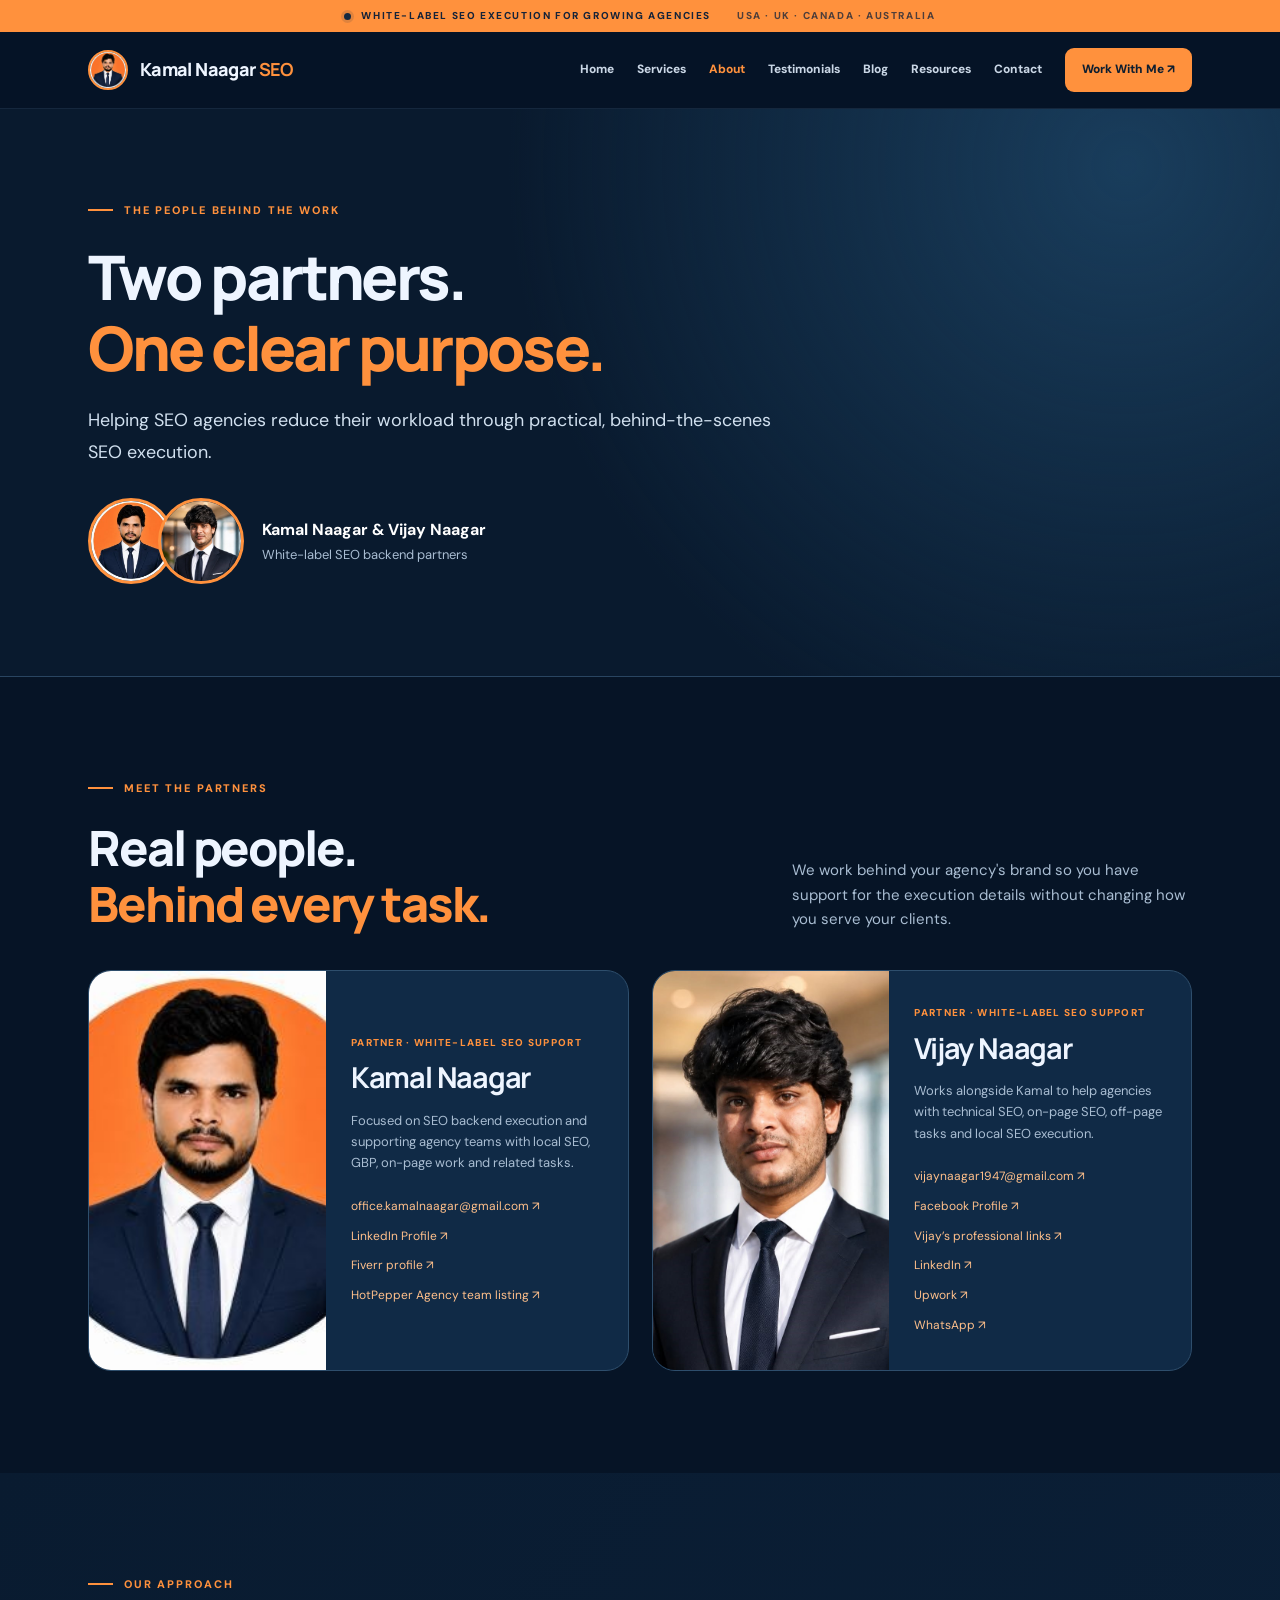
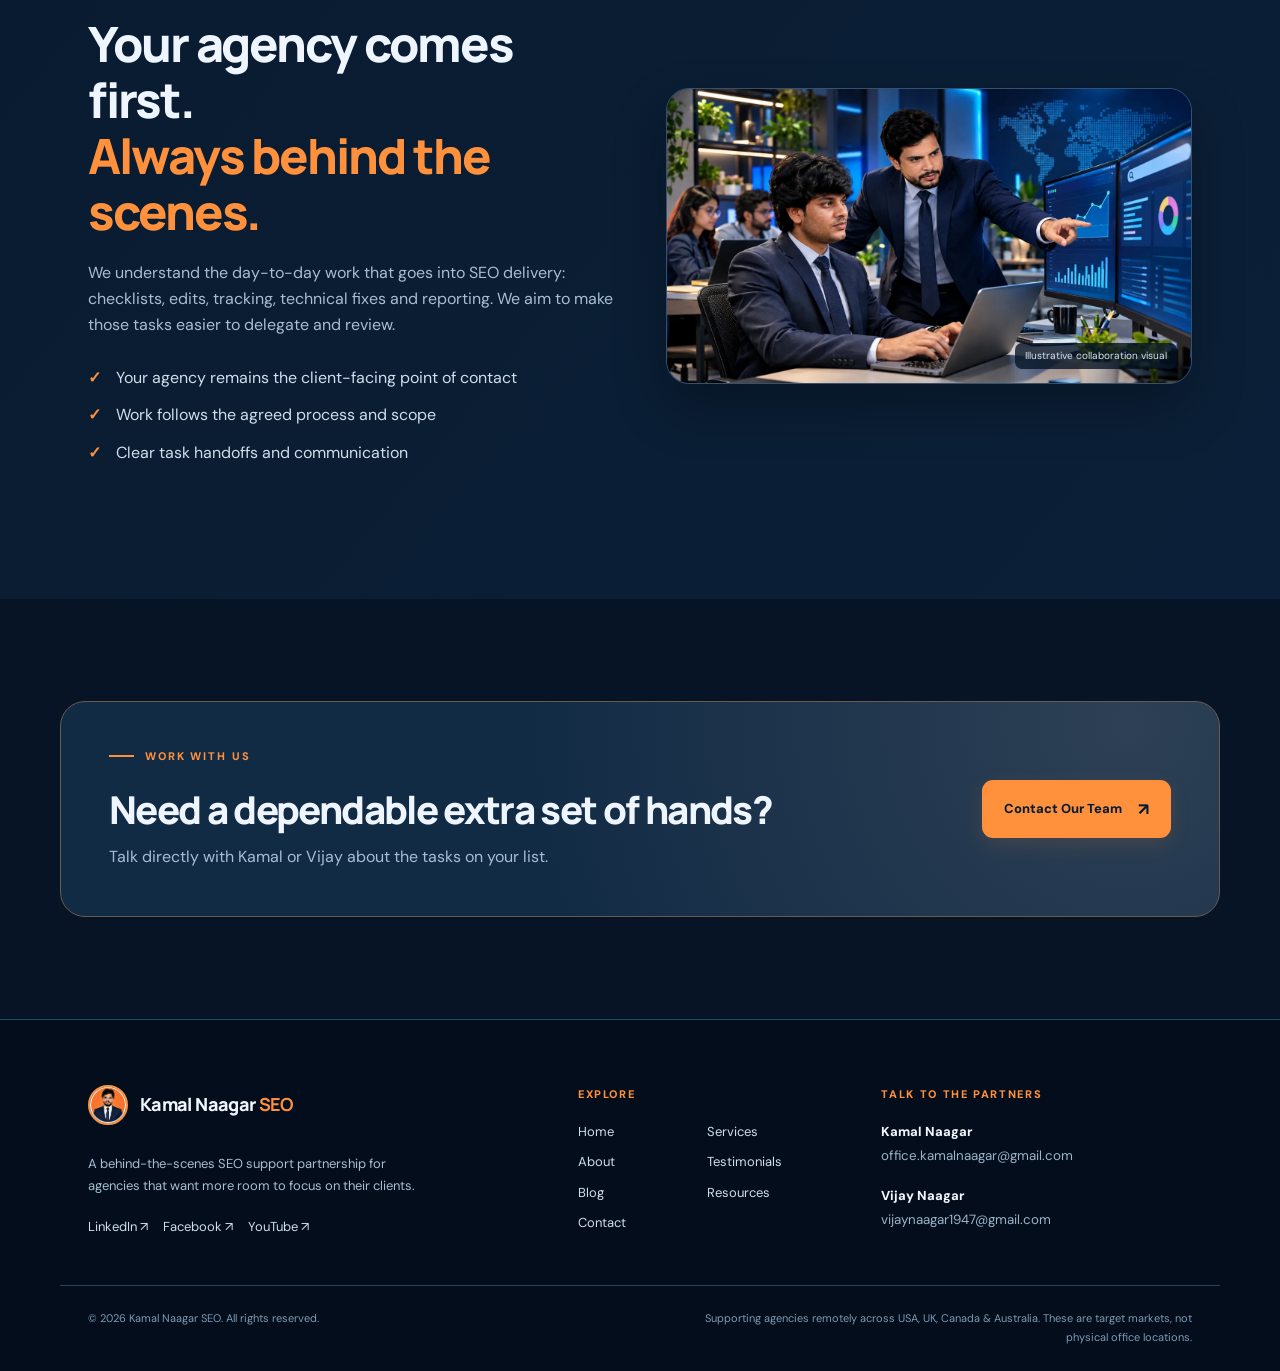
==== commit da3239e9: "Add files via upload" ====
--- a/about.html
+++ b/about.html
@@ -101,9 +101,20 @@
         "@id": "https://kamalnaagarseo.github.io/#organization"
       },
       "sameAs": [
-        "https://linktr.ee/vijaynaagar_",
-        "https://www.facebook.com/vijay.naagar.7"
-      ]
+        "https://linktr.ee/vijaynaagarseo",
+        "https://www.instagram.com/who_francis",
+        "https://www.facebook.com/vijay.naagar.7",
+        "https://www.linkedin.com/in/vijay-naagar-seo",
+        "https://www.upwork.com/freelancers/~017038b271f5c2be24",
+        "https://x.com/vijay_naagar_seo",
+        "https://www.snapchat.com/@who_francis",
+        "https://in.pinterest.com/vijaynaagarseo"
+      ],
+      "contactPoint": {
+        "@type": "ContactPoint",
+        "contactType": "WhatsApp",
+        "url": "https://wa.me/7404448144"
+      }
     },
     {
       "@type": "AboutPage",
@@ -137,4 +148,4 @@
       ]
     }
   ]
-}</script></head><body><div class="topline"><span class="pulse"></span> WHITE-LABEL SEO EXECUTION FOR GROWING AGENCIES <span class="topline-right">USA · UK · CANADA · AUSTRALIA</span></div><header class="site-header"><div class="wrap nav-row"><a class="logo" href="index.html"><img alt="Kamal Naagar portrait mark" height="38" src="kamal.jpg" width="38"/><span>Kamal Naagar <b>SEO</b></span></a><button aria-controls="nav-links" aria-expanded="false" aria-label="Open navigation" class="menu-toggle" type="button"><span></span><span></span><span></span></button><nav aria-label="Main navigation" class="nav-links" id="nav-links"><a href="index.html">Home</a><a href="services.html">Services</a><a aria-current="page" href="about.html">About</a><a href="testimonials.html">Testimonials</a><a href="blog.html">Blog</a><a href="resources.html">Resources</a><a href="contact.html">Contact</a><a class="nav-cta" href="mailto:office.kamalnaagar@gmail.com?subject=White-Label%20SEO%20Backend%20Support%20Inquiry">Work With Me ↗</a></nav></div></header><main><section class="inner-hero about-hero"><div class="wrap"><div class="kicker"><span></span>THE PEOPLE BEHIND THE WORK</div><h1>Two partners.<br/><span>One clear purpose.</span></h1><p class="intro">Helping SEO agencies reduce their workload through practical, behind-the-scenes SEO execution.</p><div class="team-portraits"><img alt="Kamal Naagar" src="kamal.jpg"/><img alt="Vijay Naagar" src="vijay.jpg"/><div><strong>Kamal Naagar &amp; Vijay Naagar</strong><span>White-label SEO backend partners</span></div></div></div></section><section class="section"><div class="wrap"><div class="kicker"><span></span>MEET THE PARTNERS</div><div class="section-heading"><h2>Real people.<br/><em>Behind every task.</em></h2><p>We work behind your agency's brand so you have support for the execution details without changing how you serve your clients.</p></div><div class="team-grid"><article class="team-card"><div class="team-photo"><img alt="Portrait of Kamal Naagar" src="kamal.jpg"/></div><div class="team-body"><span class="role-label">PARTNER · WHITE-LABEL SEO SUPPORT</span><h3>Kamal Naagar</h3><p>Focused on SEO backend execution and supporting agency teams with local SEO, GBP, on-page work and related tasks.</p><a href="mailto:office.kamalnaagar@gmail.com">office.kamalnaagar@gmail.com ↗</a><a href="https://in.linkedin.com/in/kamal-naagar-seo" rel="noopener noreferrer" target="_blank">LinkedIn Profile ↗</a><a href="https://www.fiverr.com/kamalnaagar" rel="noopener noreferrer" target="_blank">Fiverr profile ↗</a><a href="https://www.hotpepper.agency/about" rel="noopener noreferrer" target="_blank">HotPepper Agency team listing ↗</a></div></article><article class="team-card"><div class="team-photo"><img alt="Portrait of Vijay Naagar" src="vijay.jpg"/></div><div class="team-body"><span class="role-label">PARTNER · WHITE-LABEL SEO SUPPORT</span><h3>Vijay Naagar</h3><p>Works alongside Kamal to help agencies with technical SEO, on-page SEO, off-page tasks and local SEO execution.</p><a href="mailto:vijaynaagar1947@gmail.com">vijaynaagar1947@gmail.com ↗</a><a href="https://www.facebook.com/vijay.naagar.7" rel="noopener noreferrer" target="_blank">Facebook Profile ↗</a><a href="https://linktr.ee/vijaynaagar_" rel="noopener noreferrer" target="_blank">Vijay’s professional links ↗</a></div></article></div></div></section><section class="section section-alt"><div class="wrap feature-row"><div class="feature-text"><div class="kicker"><span></span>OUR APPROACH</div><h2>Your agency comes first.<br/><em>Always behind the scenes.</em></h2><p>We understand the day-to-day work that goes into SEO delivery: checklists, edits, tracking, technical fixes and reporting. We aim to make those tasks easier to delegate and review.</p><ul class="tick-list"><li>Your agency remains the client-facing point of contact</li><li>Work follows the agreed process and scope</li><li>Clear task handoffs and communication</li></ul></div><div class="feature-image"><img alt="Illustrative team collaboration and SEO dashboards" height="900" loading="lazy" src="workflow.webp" width="1400"/><span class="image-note">Illustrative collaboration visual</span></div></div></section><section class="section"><div class="wrap cta-band"><div><div class="kicker"><span></span>WORK WITH US</div><h2>Need a dependable extra set of hands?</h2><p>Talk directly with Kamal or Vijay about the tasks on your list.</p></div><a class="btn btn-primary" href="mailto:office.kamalnaagar@gmail.com?subject=White-Label%20SEO%20Backend%20Support%20Inquiry">Contact Our Team <span aria-hidden="true">↗</span></a></div></section></main><footer class="site-footer"><div class="wrap footer-main"><div class="foot-about"><a class="logo" href="index.html"><img alt="Kamal Naagar portrait mark" height="38" src="kamal.jpg" width="38"/><span>Kamal Naagar <b>SEO</b></span></a><p>A behind-the-scenes SEO support partnership for agencies that want more room to focus on their clients.</p><div class="social-links"><a href="https://in.linkedin.com/in/kamal-naagar-seo" rel="noopener noreferrer" target="_blank">LinkedIn ↗</a><a href="https://www.facebook.com/kamal.naagar.5" rel="noopener noreferrer" target="_blank">Facebook ↗</a><a href="https://www.youtube.com/@kamalnaagarseo" rel="noopener noreferrer" target="_blank">YouTube ↗</a></div></div><div><span class="foot-label">Explore</span><div class="footer-nav"><a href="index.html">Home</a><a href="services.html">Services</a><a href="about.html">About</a><a href="testimonials.html">Testimonials</a><a href="blog.html">Blog</a><a href="resources.html">Resources</a><a href="contact.html">Contact</a></div></div><div><span class="foot-label">Talk to the partners</span><a class="foot-email" href="mailto:office.kamalnaagar@gmail.com">Kamal Naagar</a><small>office.kamalnaagar@gmail.com</small><a class="foot-email" href="mailto:vijaynaagar1947@gmail.com">Vijay Naagar</a><small>vijaynaagar1947@gmail.com</small></div></div><div class="wrap bottomline"><span>© 2026 Kamal Naagar SEO. All rights reserved.</span><span>Supporting agencies remotely across USA, UK, Canada &amp; Australia. These are target markets, not physical office locations.</span></div></footer></body></html>+}</script></head><body><div class="topline"><span class="pulse"></span> WHITE-LABEL SEO EXECUTION FOR GROWING AGENCIES <span class="topline-right">USA · UK · CANADA · AUSTRALIA</span></div><header class="site-header"><div class="wrap nav-row"><a class="logo" href="index.html"><img alt="Kamal Naagar portrait mark" height="38" src="kamal.jpg" width="38"/><span>Kamal Naagar <b>SEO</b></span></a><button aria-controls="nav-links" aria-expanded="false" aria-label="Open navigation" class="menu-toggle" type="button"><span></span><span></span><span></span></button><nav aria-label="Main navigation" class="nav-links" id="nav-links"><a href="index.html">Home</a><a href="services.html">Services</a><a aria-current="page" href="about.html">About</a><a href="testimonials.html">Testimonials</a><a href="blog.html">Blog</a><a href="resources.html">Resources</a><a href="contact.html">Contact</a><a class="nav-cta" href="mailto:office.kamalnaagar@gmail.com?subject=White-Label%20SEO%20Backend%20Support%20Inquiry">Work With Me ↗</a></nav></div></header><main><section class="inner-hero about-hero"><div class="wrap"><div class="kicker"><span></span>THE PEOPLE BEHIND THE WORK</div><h1>Two partners.<br/><span>One clear purpose.</span></h1><p class="intro">Helping SEO agencies reduce their workload through practical, behind-the-scenes SEO execution.</p><div class="team-portraits"><img alt="Kamal Naagar" src="kamal.jpg"/><img alt="Vijay Naagar" src="vijay.jpg"/><div><strong>Kamal Naagar &amp; Vijay Naagar</strong><span>White-label SEO backend partners</span></div></div></div></section><section class="section"><div class="wrap"><div class="kicker"><span></span>MEET THE PARTNERS</div><div class="section-heading"><h2>Real people.<br/><em>Behind every task.</em></h2><p>We work behind your agency's brand so you have support for the execution details without changing how you serve your clients.</p></div><div class="team-grid"><article class="team-card"><div class="team-photo"><img alt="Portrait of Kamal Naagar" src="kamal.jpg"/></div><div class="team-body"><span class="role-label">PARTNER · WHITE-LABEL SEO SUPPORT</span><h3>Kamal Naagar</h3><p>Focused on SEO backend execution and supporting agency teams with local SEO, GBP, on-page work and related tasks.</p><a href="mailto:office.kamalnaagar@gmail.com">office.kamalnaagar@gmail.com ↗</a><a href="https://in.linkedin.com/in/kamal-naagar-seo" rel="noopener noreferrer" target="_blank">LinkedIn Profile ↗</a><a href="https://www.fiverr.com/kamalnaagar" rel="noopener noreferrer" target="_blank">Fiverr profile ↗</a><a href="https://www.hotpepper.agency/about" rel="noopener noreferrer" target="_blank">HotPepper Agency team listing ↗</a></div></article><article class="team-card"><div class="team-photo"><img alt="Portrait of Vijay Naagar" src="vijay.jpg"/></div><div class="team-body"><span class="role-label">PARTNER · WHITE-LABEL SEO SUPPORT</span><h3>Vijay Naagar</h3><p>Works alongside Kamal to help agencies with technical SEO, on-page SEO, off-page tasks and local SEO execution.</p><a href="mailto:vijaynaagar1947@gmail.com">vijaynaagar1947@gmail.com ↗</a><a href="https://www.facebook.com/vijay.naagar.7" rel="noopener noreferrer" target="_blank">Facebook Profile ↗</a><a href="https://linktr.ee/vijaynaagarseo" rel="noopener noreferrer" target="_blank">Vijay’s professional links ↗</a> <a href="https://www.linkedin.com/in/vijay-naagar-seo" rel="noopener noreferrer" target="_blank">LinkedIn ↗</a><a href="https://www.upwork.com/freelancers/~017038b271f5c2be24" rel="noopener noreferrer" target="_blank">Upwork ↗</a><a href="https://wa.me/7404448144" rel="noopener noreferrer" target="_blank">WhatsApp ↗</a></div></article></div></div></section><section class="section section-alt"><div class="wrap feature-row"><div class="feature-text"><div class="kicker"><span></span>OUR APPROACH</div><h2>Your agency comes first.<br/><em>Always behind the scenes.</em></h2><p>We understand the day-to-day work that goes into SEO delivery: checklists, edits, tracking, technical fixes and reporting. We aim to make those tasks easier to delegate and review.</p><ul class="tick-list"><li>Your agency remains the client-facing point of contact</li><li>Work follows the agreed process and scope</li><li>Clear task handoffs and communication</li></ul></div><div class="feature-image"><img alt="Illustrative team collaboration and SEO dashboards" height="900" loading="lazy" src="workflow.webp" width="1400"/><span class="image-note">Illustrative collaboration visual</span></div></div></section><section class="section"><div class="wrap cta-band"><div><div class="kicker"><span></span>WORK WITH US</div><h2>Need a dependable extra set of hands?</h2><p>Talk directly with Kamal or Vijay about the tasks on your list.</p></div><a class="btn btn-primary" href="mailto:office.kamalnaagar@gmail.com?subject=White-Label%20SEO%20Backend%20Support%20Inquiry">Contact Our Team <span aria-hidden="true">↗</span></a></div></section></main><footer class="site-footer"><div class="wrap footer-main"><div class="foot-about"><a class="logo" href="index.html"><img alt="Kamal Naagar portrait mark" height="38" src="kamal.jpg" width="38"/><span>Kamal Naagar <b>SEO</b></span></a><p>A behind-the-scenes SEO support partnership for agencies that want more room to focus on their clients.</p><div class="social-links"><a href="https://in.linkedin.com/in/kamal-naagar-seo" rel="noopener noreferrer" target="_blank">LinkedIn ↗</a><a href="https://www.facebook.com/kamal.naagar.5" rel="noopener noreferrer" target="_blank">Facebook ↗</a><a href="https://www.youtube.com/@kamalnaagarseo" rel="noopener noreferrer" target="_blank">YouTube ↗</a></div></div><div><span class="foot-label">Explore</span><div class="footer-nav"><a href="index.html">Home</a><a href="services.html">Services</a><a href="about.html">About</a><a href="testimonials.html">Testimonials</a><a href="blog.html">Blog</a><a href="resources.html">Resources</a><a href="contact.html">Contact</a></div></div><div><span class="foot-label">Talk to the partners</span><a class="foot-email" href="mailto:office.kamalnaagar@gmail.com">Kamal Naagar</a><small>office.kamalnaagar@gmail.com</small><a class="foot-email" href="mailto:vijaynaagar1947@gmail.com">Vijay Naagar</a><small>vijaynaagar1947@gmail.com</small></div></div><div class="wrap bottomline"><span>© 2026 Kamal Naagar SEO. All rights reserved.</span><span>Supporting agencies remotely across USA, UK, Canada &amp; Australia. These are target markets, not physical office locations.</span></div></footer></body></html>
--- a/styles.css
+++ b/styles.css
@@ -72,3 +72,24 @@
 .testimonial-visual img{object-fit:cover;object-position:center}
 @media(max-width:980px){.hero-layout,.editorial-grid,.feature-row,.inner-hero-grid{grid-template-columns:minmax(0,1fr)}.hero-art{max-width:720px}.hero-partners{right:5px}.inner-hero-image,.feature-image{max-width:100%;margin:0}}
 @media(max-width:620px){.hero-art{padding-bottom:34px}.art-frame>img,.editorial-image img,.feature-image img,.inner-hero-image img{aspect-ratio:16/9;object-fit:contain}.hero-partners{right:0;bottom:0}.image-badge{padding:10px 12px}.inner-hero-image{padding:7px}}
+
+
+/* Approved client testimonials — responsive live-feed cards */
+.live-review-section{background:linear-gradient(135deg,#0a1e35,#102d4b);border-top:1px solid #254665;border-bottom:1px solid #254665}
+.live-review-header{display:flex;align-items:flex-end;justify-content:space-between;gap:24px;margin-bottom:25px}
+.live-review-header h2{margin:0 0 12px}
+.live-review-header p{max-width:620px}
+.live-review-actions{display:flex;flex-wrap:wrap;gap:12px}
+.live-review-wrap{border:1px solid #2b5070;border-radius:20px;padding:26px;background:#06182b99}
+.live-review-grid{display:grid;grid-template-columns:repeat(3,minmax(0,1fr));gap:18px}
+.live-review-card{min-width:0;display:flex;flex-direction:column;gap:15px;padding:23px;border:1px solid #345779;border-radius:16px;background:linear-gradient(155deg,#173550,#0d253f)}
+.live-review-stars{color:#ffb45a;letter-spacing:3px;font-size:21px;line-height:1.15}
+.live-review-quote{color:#f1f6fc;line-height:1.75;font-size:15px;overflow-wrap:anywhere;white-space:pre-wrap}
+.live-review-author{margin-top:auto;border-top:1px solid #385572;padding-top:15px}
+.live-review-author b{display:block;color:#fff;font-size:14px}
+.live-review-author small{display:block;color:#abc0d5;font-size:12px;margin-top:5px}
+.live-review-info{color:#b6cadf;font-size:14px;line-height:1.65}
+.live-review-info[hidden],.live-review-grid[hidden]{display:none}
+.live-review-fallback{display:none;color:#abc0d5;font-size:13px;margin-top:17px}
+@media(max-width:900px){.live-review-header{align-items:flex-start;flex-direction:column}.live-review-grid{grid-template-columns:repeat(2,minmax(0,1fr))}}
+@media(max-width:620px){.live-review-wrap{padding:16px}.live-review-grid{grid-template-columns:1fr}.live-review-card{padding:19px}.live-review-header .btn{width:100%}}
